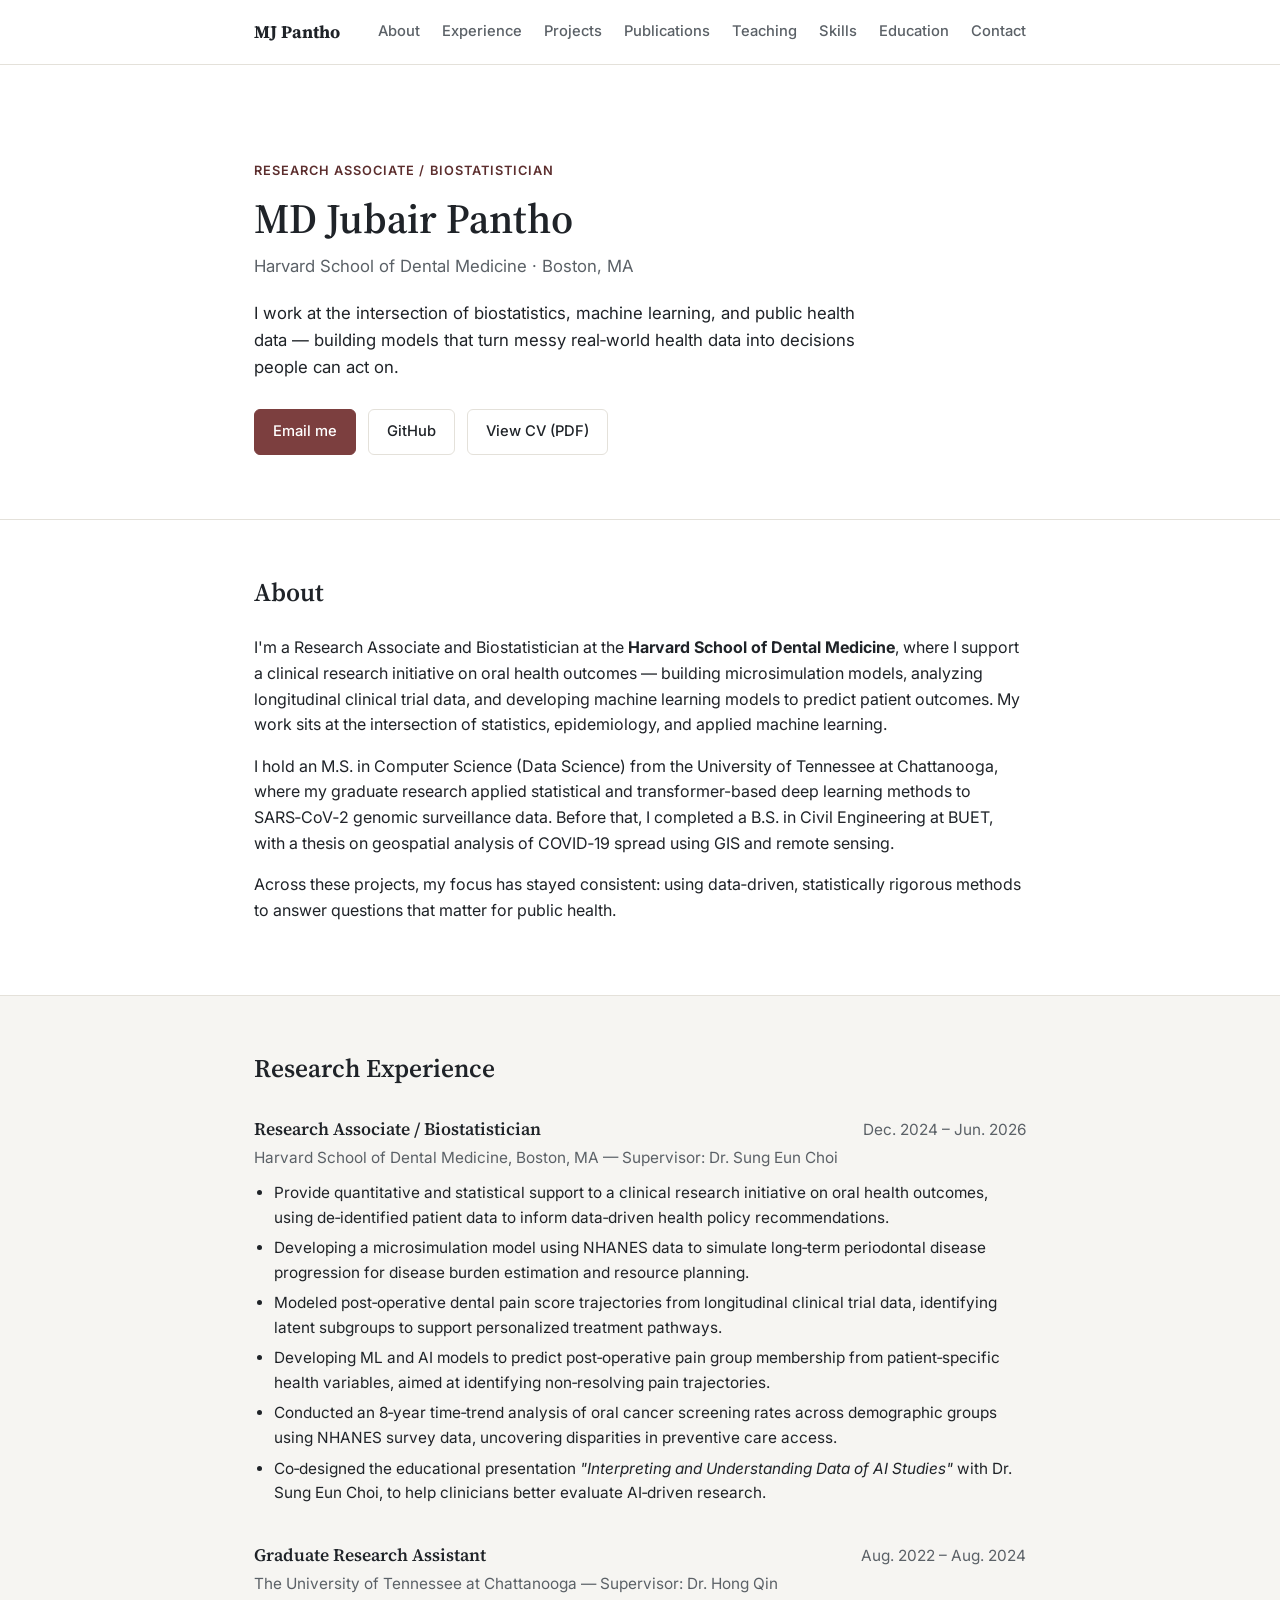
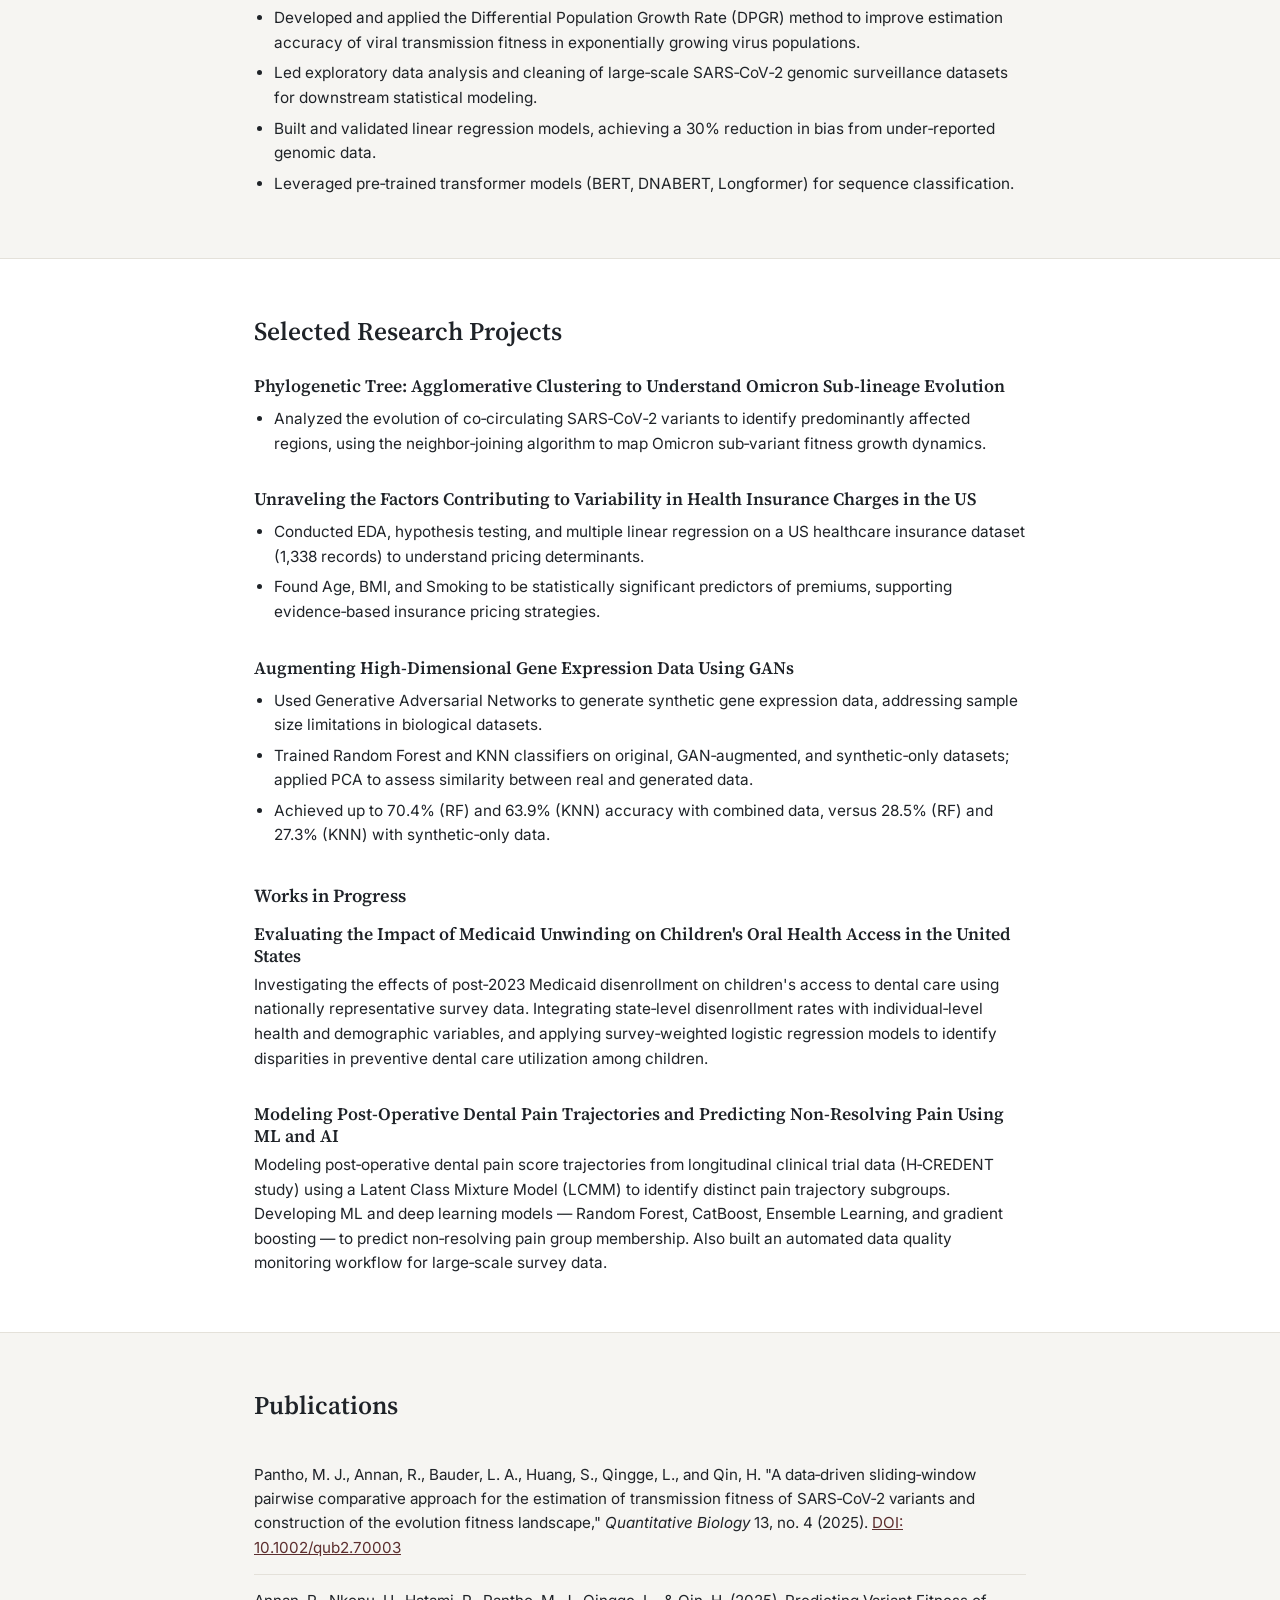
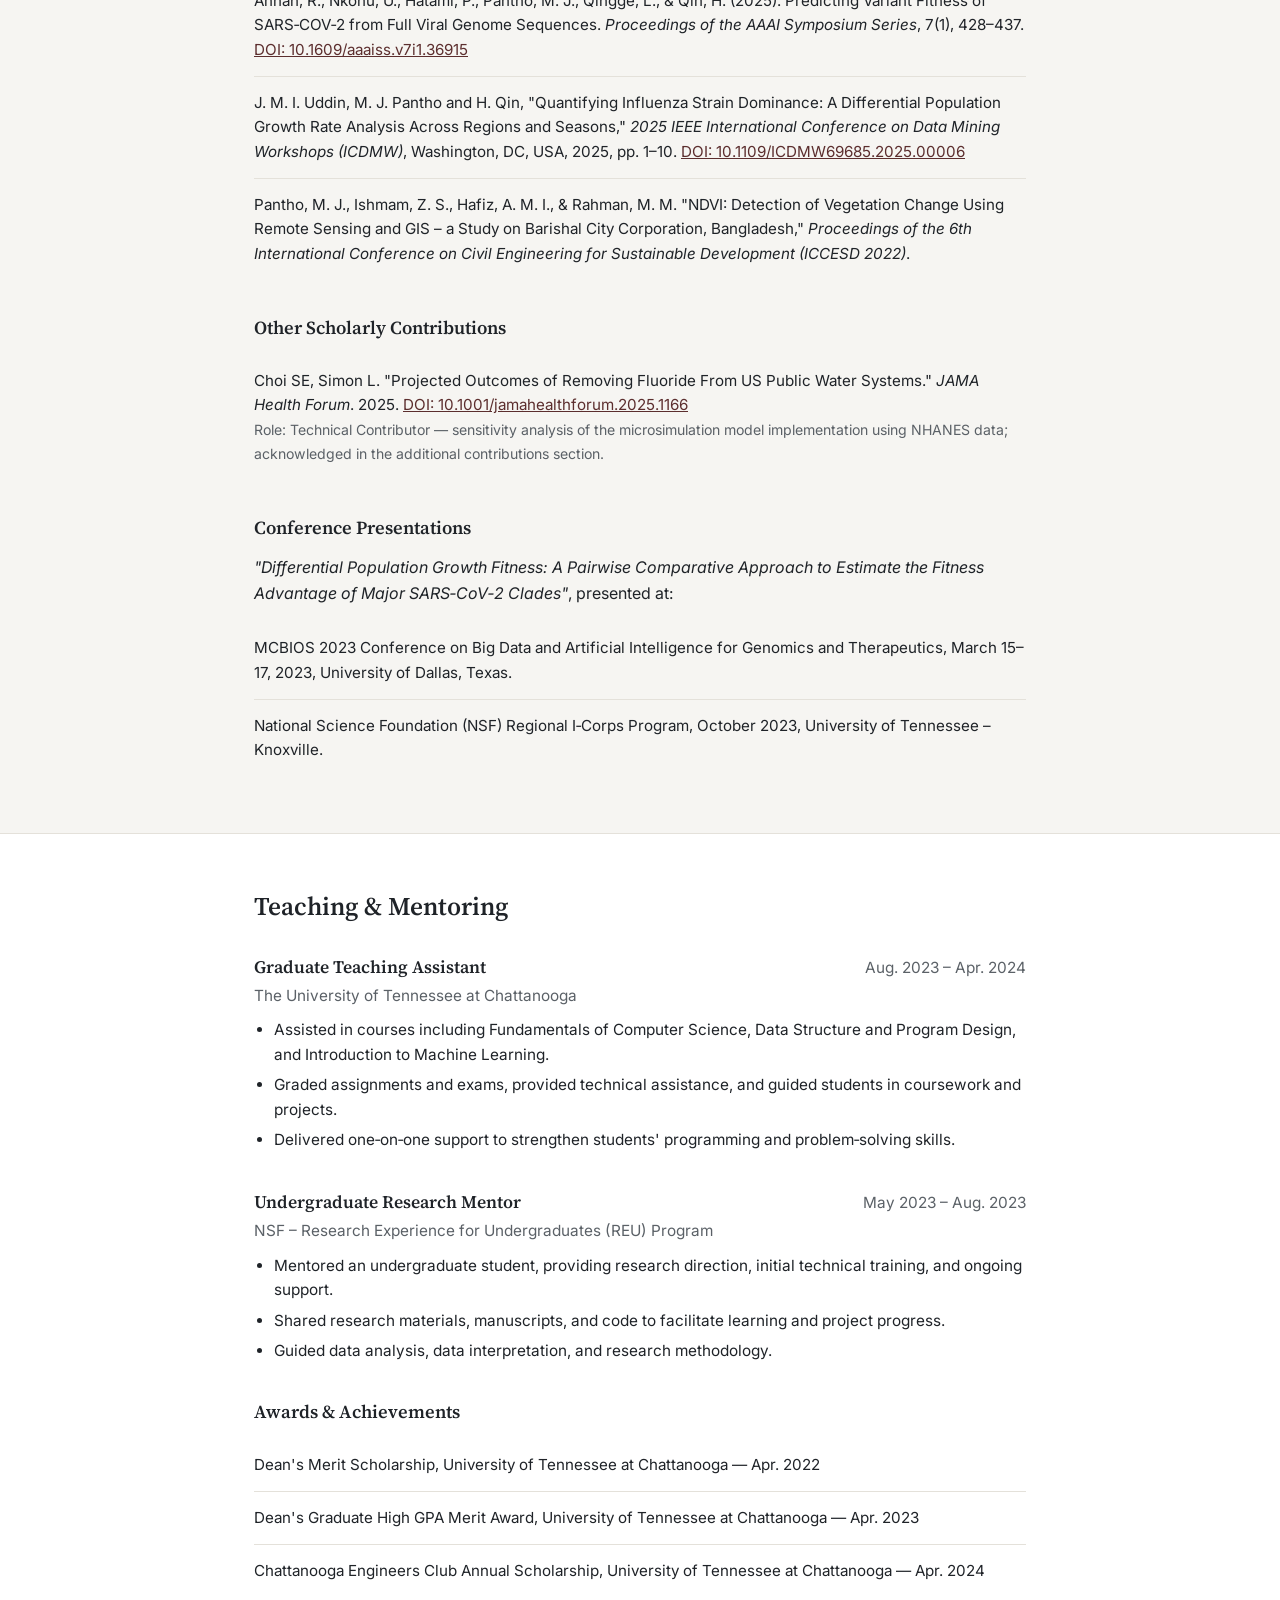
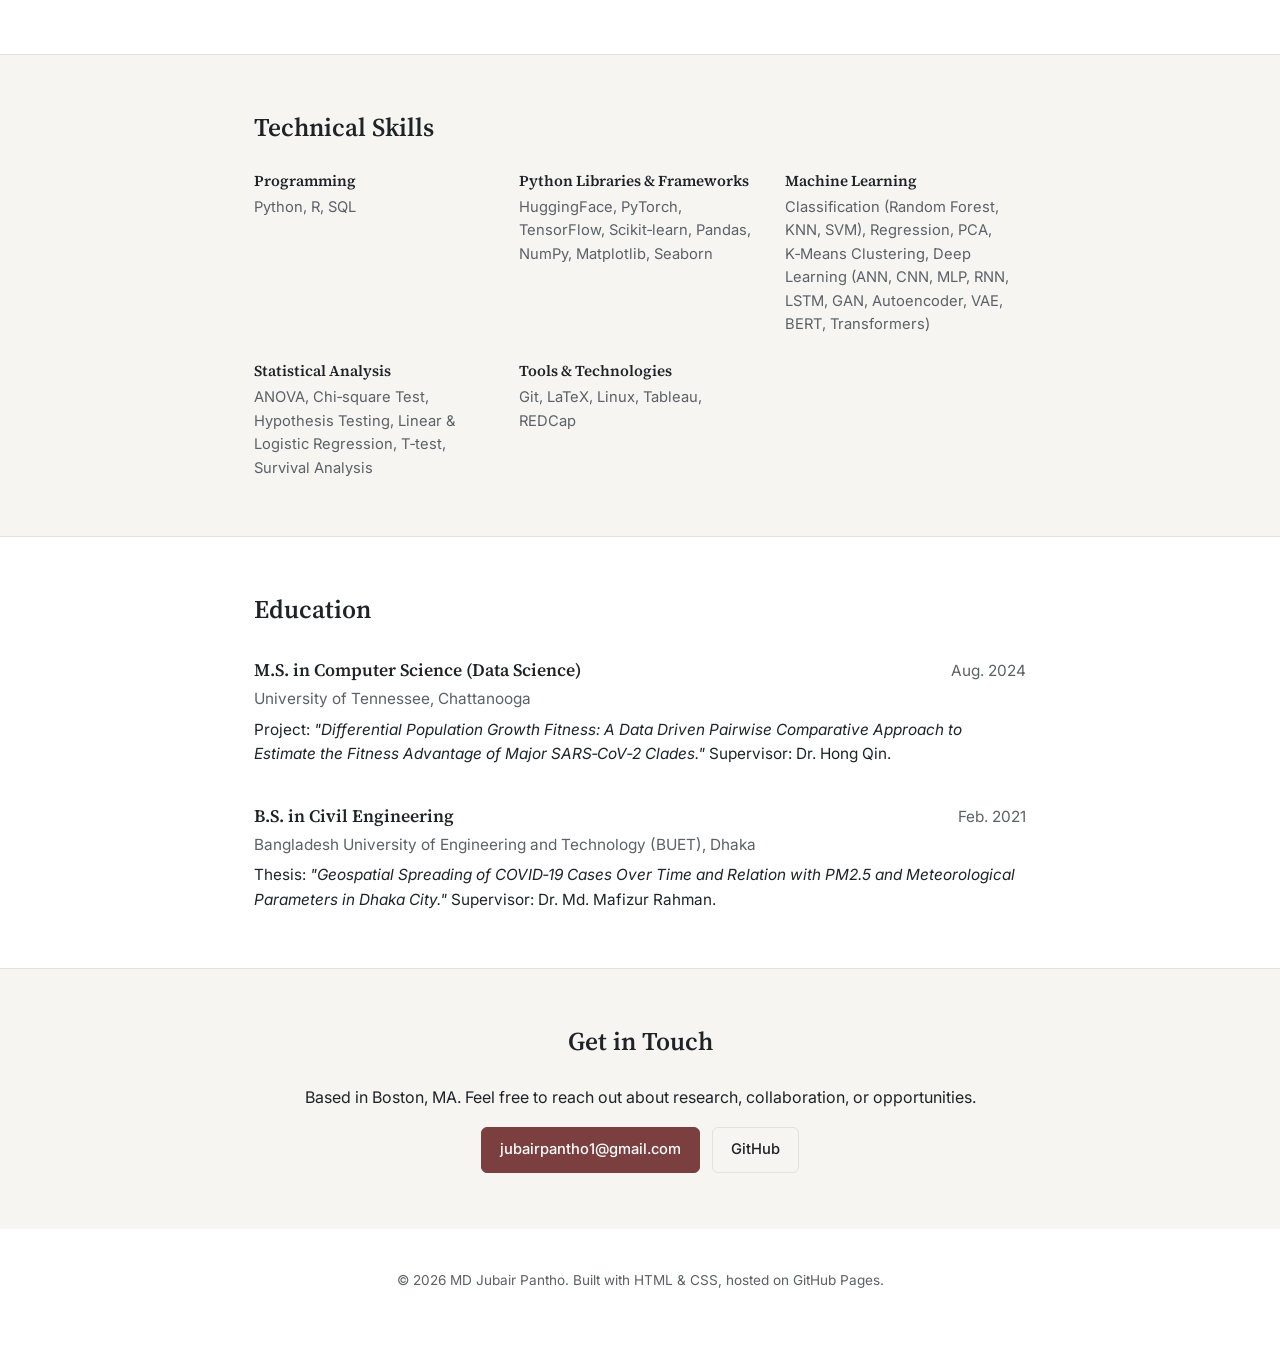
==== index.html @ 078a3878 "Add personal academic portfolio site Co-Authored-By: Claude Sonnet 5 <noreply@anthropic.com>" ====
<!DOCTYPE html>
<html lang="en">
<head>
<meta charset="UTF-8">
<meta name="viewport" content="width=device-width, initial-scale=1.0">
<title>MD Jubair Pantho</title>
<meta name="description" content="MD Jubair Pantho — Research Associate/Biostatistician at Harvard School of Dental Medicine. Data science, biostatistics, and machine learning.">
<link rel="preconnect" href="https://fonts.googleapis.com">
<link rel="preconnect" href="https://fonts.gstatic.com" crossorigin>
<link href="https://fonts.googleapis.com/css2?family=Source+Serif+4:wght@400;600;700&family=Inter:wght@400;500;600;700&display=swap" rel="stylesheet">
<link rel="stylesheet" href="style.css">
</head>
<body>

<header class="site-header">
  <div class="wrap header-inner">
    <a class="brand" href="#top">MJ Pantho</a>
    <button class="nav-toggle" id="navToggle" aria-label="Toggle menu" aria-expanded="false">
      <span></span><span></span><span></span>
    </button>
    <nav id="siteNav">
      <a href="#about">About</a>
      <a href="#experience">Experience</a>
      <a href="#projects">Projects</a>
      <a href="#publications">Publications</a>
      <a href="#teaching">Teaching</a>
      <a href="#skills">Skills</a>
      <a href="#education">Education</a>
      <a href="#contact">Contact</a>
    </nav>
  </div>
</header>

<main>

  <section id="top" class="hero">
    <div class="wrap">
      <p class="eyebrow">Research Associate / Biostatistician</p>
      <h1>MD Jubair Pantho</h1>
      <p class="hero-sub">Harvard School of Dental Medicine · Boston, MA</p>
      <p class="hero-tagline">I work at the intersection of biostatistics, machine learning, and public health data — building models that turn messy real‑world health data into decisions people can act on.</p>
      <div class="hero-links">
        <a class="btn btn-primary" href="mailto:jubairpantho1@gmail.com">Email me</a>
        <a class="btn" href="https://github.com/jubair231dd" target="_blank" rel="noopener">GitHub</a>
        <a class="btn" href="CV.pdf" target="_blank" rel="noopener">View CV (PDF)</a>
      </div>
    </div>
  </section>

  <section id="about" class="section">
    <div class="wrap">
      <h2>About</h2>
      <p>I'm a Research Associate and Biostatistician at the <strong>Harvard School of Dental Medicine</strong>, where I support a clinical research initiative on oral health outcomes — building microsimulation models, analyzing longitudinal clinical trial data, and developing machine learning models to predict patient outcomes. My work sits at the intersection of statistics, epidemiology, and applied machine learning.</p>
      <p>I hold an M.S. in Computer Science (Data Science) from the University of Tennessee at Chattanooga, where my graduate research applied statistical and transformer-based deep learning methods to SARS‑CoV‑2 genomic surveillance data. Before that, I completed a B.S. in Civil Engineering at BUET, with a thesis on geospatial analysis of COVID‑19 spread using GIS and remote sensing.</p>
      <p>Across these projects, my focus has stayed consistent: using data‑driven, statistically rigorous methods to answer questions that matter for public health.</p>
    </div>
  </section>

  <section id="experience" class="section alt">
    <div class="wrap">
      <h2>Research Experience</h2>

      <article class="entry">
        <div class="entry-head">
          <div>
            <h3>Research Associate / Biostatistician</h3>
            <p class="entry-org">Harvard School of Dental Medicine, Boston, MA — Supervisor: Dr. Sung Eun Choi</p>
          </div>
          <p class="entry-date">Dec. 2024 – Jun. 2026</p>
        </div>
        <ul>
          <li>Provide quantitative and statistical support to a clinical research initiative on oral health outcomes, using de‑identified patient data to inform data‑driven health policy recommendations.</li>
          <li>Developing a microsimulation model using NHANES data to simulate long‑term periodontal disease progression for disease burden estimation and resource planning.</li>
          <li>Modeled post‑operative dental pain score trajectories from longitudinal clinical trial data, identifying latent subgroups to support personalized treatment pathways.</li>
          <li>Developing ML and AI models to predict post‑operative pain group membership from patient‑specific health variables, aimed at identifying non‑resolving pain trajectories.</li>
          <li>Conducted an 8‑year time‑trend analysis of oral cancer screening rates across demographic groups using NHANES survey data, uncovering disparities in preventive care access.</li>
          <li>Co‑designed the educational presentation <em>"Interpreting and Understanding Data of AI Studies"</em> with Dr. Sung Eun Choi, to help clinicians better evaluate AI‑driven research.</li>
        </ul>
      </article>

      <article class="entry">
        <div class="entry-head">
          <div>
            <h3>Graduate Research Assistant</h3>
            <p class="entry-org">The University of Tennessee at Chattanooga — Supervisor: Dr. Hong Qin</p>
          </div>
          <p class="entry-date">Aug. 2022 – Aug. 2024</p>
        </div>
        <ul>
          <li>Developed and applied the Differential Population Growth Rate (DPGR) method to improve estimation accuracy of viral transmission fitness in exponentially growing virus populations.</li>
          <li>Led exploratory data analysis and cleaning of large‑scale SARS‑CoV‑2 genomic surveillance datasets for downstream statistical modeling.</li>
          <li>Built and validated linear regression models, achieving a 30% reduction in bias from under‑reported genomic data.</li>
          <li>Leveraged pre‑trained transformer models (BERT, DNABERT, Longformer) for sequence classification.</li>
        </ul>
      </article>
    </div>
  </section>

  <section id="projects" class="section">
    <div class="wrap">
      <h2>Selected Research Projects</h2>

      <article class="entry">
        <h3>Phylogenetic Tree: Agglomerative Clustering to Understand Omicron Sub‑lineage Evolution</h3>
        <ul>
          <li>Analyzed the evolution of co‑circulating SARS‑CoV‑2 variants to identify predominantly affected regions, using the neighbor‑joining algorithm to map Omicron sub‑variant fitness growth dynamics.</li>
        </ul>
      </article>

      <article class="entry">
        <h3>Unraveling the Factors Contributing to Variability in Health Insurance Charges in the US</h3>
        <ul>
          <li>Conducted EDA, hypothesis testing, and multiple linear regression on a US healthcare insurance dataset (1,338 records) to understand pricing determinants.</li>
          <li>Found Age, BMI, and Smoking to be statistically significant predictors of premiums, supporting evidence‑based insurance pricing strategies.</li>
        </ul>
      </article>

      <article class="entry">
        <h3>Augmenting High‑Dimensional Gene Expression Data Using GANs</h3>
        <ul>
          <li>Used Generative Adversarial Networks to generate synthetic gene expression data, addressing sample size limitations in biological datasets.</li>
          <li>Trained Random Forest and KNN classifiers on original, GAN‑augmented, and synthetic‑only datasets; applied PCA to assess similarity between real and generated data.</li>
          <li>Achieved up to 70.4% (RF) and 63.9% (KNN) accuracy with combined data, versus 28.5% (RF) and 27.3% (KNN) with synthetic‑only data.</li>
        </ul>
      </article>

      <h3 class="sub-heading">Works in Progress</h3>

      <article class="entry">
        <h3>Evaluating the Impact of Medicaid Unwinding on Children's Oral Health Access in the United States</h3>
        <p>Investigating the effects of post‑2023 Medicaid disenrollment on children's access to dental care using nationally representative survey data. Integrating state‑level disenrollment rates with individual‑level health and demographic variables, and applying survey‑weighted logistic regression models to identify disparities in preventive dental care utilization among children.</p>
      </article>

      <article class="entry">
        <h3>Modeling Post‑Operative Dental Pain Trajectories and Predicting Non‑Resolving Pain Using ML and AI</h3>
        <p>Modeling post‑operative dental pain score trajectories from longitudinal clinical trial data (H‑CREDENT study) using a Latent Class Mixture Model (LCMM) to identify distinct pain trajectory subgroups. Developing ML and deep learning models — Random Forest, CatBoost, Ensemble Learning, and gradient boosting — to predict non‑resolving pain group membership. Also built an automated data quality monitoring workflow for large‑scale survey data.</p>
      </article>
    </div>
  </section>

  <section id="publications" class="section alt">
    <div class="wrap">
      <h2>Publications</h2>
      <ul class="pub-list">
        <li>Pantho, M. J., Annan, R., Bauder, L. A., Huang, S., Qingge, L., and Qin, H. "A data‑driven sliding‑window pairwise comparative approach for the estimation of transmission fitness of SARS‑CoV‑2 variants and construction of the evolution fitness landscape," <em>Quantitative Biology</em> 13, no. 4 (2025). <a href="https://doi.org/10.1002/qub2.70003" target="_blank" rel="noopener">DOI: 10.1002/qub2.70003</a></li>
        <li>Annan, R., Nkonu, U., Hatami, P., Pantho, M. J., Qingge, L., &amp; Qin, H. (2025). Predicting Variant Fitness of SARS‑COV‑2 from Full Viral Genome Sequences. <em>Proceedings of the AAAI Symposium Series</em>, 7(1), 428–437. <a href="https://doi.org/10.1609/aaaiss.v7i1.36915" target="_blank" rel="noopener">DOI: 10.1609/aaaiss.v7i1.36915</a></li>
        <li>J. M. I. Uddin, M. J. Pantho and H. Qin, "Quantifying Influenza Strain Dominance: A Differential Population Growth Rate Analysis Across Regions and Seasons," <em>2025 IEEE International Conference on Data Mining Workshops (ICDMW)</em>, Washington, DC, USA, 2025, pp. 1–10. <a href="https://doi.org/10.1109/ICDMW69685.2025.00006" target="_blank" rel="noopener">DOI: 10.1109/ICDMW69685.2025.00006</a></li>
        <li>Pantho, M. J., Ishmam, Z. S., Hafiz, A. M. I., &amp; Rahman, M. M. "NDVI: Detection of Vegetation Change Using Remote Sensing and GIS – a Study on Barishal City Corporation, Bangladesh," <em>Proceedings of the 6th International Conference on Civil Engineering for Sustainable Development (ICCESD 2022)</em>.</li>
      </ul>

      <h3 class="sub-heading">Other Scholarly Contributions</h3>
      <ul class="pub-list">
        <li>Choi SE, Simon L. "Projected Outcomes of Removing Fluoride From US Public Water Systems." <em>JAMA Health Forum</em>. 2025. <a href="https://doi.org/10.1001/jamahealthforum.2025.1166" target="_blank" rel="noopener">DOI: 10.1001/jamahealthforum.2025.1166</a><br><span class="muted">Role: Technical Contributor — sensitivity analysis of the microsimulation model implementation using NHANES data; acknowledged in the additional contributions section.</span></li>
      </ul>

      <h3 class="sub-heading">Conference Presentations</h3>
      <p><em>"Differential Population Growth Fitness: A Pairwise Comparative Approach to Estimate the Fitness Advantage of Major SARS‑CoV‑2 Clades"</em>, presented at:</p>
      <ul class="pub-list">
        <li>MCBIOS 2023 Conference on Big Data and Artificial Intelligence for Genomics and Therapeutics, March 15–17, 2023, University of Dallas, Texas.</li>
        <li>National Science Foundation (NSF) Regional I‑Corps Program, October 2023, University of Tennessee – Knoxville.</li>
      </ul>
    </div>
  </section>

  <section id="teaching" class="section">
    <div class="wrap">
      <h2>Teaching &amp; Mentoring</h2>

      <article class="entry">
        <div class="entry-head">
          <div>
            <h3>Graduate Teaching Assistant</h3>
            <p class="entry-org">The University of Tennessee at Chattanooga</p>
          </div>
          <p class="entry-date">Aug. 2023 – Apr. 2024</p>
        </div>
        <ul>
          <li>Assisted in courses including Fundamentals of Computer Science, Data Structure and Program Design, and Introduction to Machine Learning.</li>
          <li>Graded assignments and exams, provided technical assistance, and guided students in coursework and projects.</li>
          <li>Delivered one‑on‑one support to strengthen students' programming and problem‑solving skills.</li>
        </ul>
      </article>

      <article class="entry">
        <div class="entry-head">
          <div>
            <h3>Undergraduate Research Mentor</h3>
            <p class="entry-org">NSF – Research Experience for Undergraduates (REU) Program</p>
          </div>
          <p class="entry-date">May 2023 – Aug. 2023</p>
        </div>
        <ul>
          <li>Mentored an undergraduate student, providing research direction, initial technical training, and ongoing support.</li>
          <li>Shared research materials, manuscripts, and code to facilitate learning and project progress.</li>
          <li>Guided data analysis, data interpretation, and research methodology.</li>
        </ul>
      </article>

      <h3 class="sub-heading">Awards &amp; Achievements</h3>
      <ul class="pub-list">
        <li>Dean's Merit Scholarship, University of Tennessee at Chattanooga — Apr. 2022</li>
        <li>Dean's Graduate High GPA Merit Award, University of Tennessee at Chattanooga — Apr. 2023</li>
        <li>Chattanooga Engineers Club Annual Scholarship, University of Tennessee at Chattanooga — Apr. 2024</li>
      </ul>
    </div>
  </section>

  <section id="skills" class="section alt">
    <div class="wrap">
      <h2>Technical Skills</h2>
      <div class="skills-grid">
        <div class="skill-group">
          <h4>Programming</h4>
          <p>Python, R, SQL</p>
        </div>
        <div class="skill-group">
          <h4>Python Libraries &amp; Frameworks</h4>
          <p>HuggingFace, PyTorch, TensorFlow, Scikit‑learn, Pandas, NumPy, Matplotlib, Seaborn</p>
        </div>
        <div class="skill-group">
          <h4>Machine Learning</h4>
          <p>Classification (Random Forest, KNN, SVM), Regression, PCA, K‑Means Clustering, Deep Learning (ANN, CNN, MLP, RNN, LSTM, GAN, Autoencoder, VAE, BERT, Transformers)</p>
        </div>
        <div class="skill-group">
          <h4>Statistical Analysis</h4>
          <p>ANOVA, Chi‑square Test, Hypothesis Testing, Linear &amp; Logistic Regression, T‑test, Survival Analysis</p>
        </div>
        <div class="skill-group">
          <h4>Tools &amp; Technologies</h4>
          <p>Git, LaTeX, Linux, Tableau, REDCap</p>
        </div>
      </div>
    </div>
  </section>

  <section id="education" class="section">
    <div class="wrap">
      <h2>Education</h2>

      <article class="entry">
        <div class="entry-head">
          <div>
            <h3>M.S. in Computer Science (Data Science)</h3>
            <p class="entry-org">University of Tennessee, Chattanooga</p>
          </div>
          <p class="entry-date">Aug. 2024</p>
        </div>
        <p>Project: <em>"Differential Population Growth Fitness: A Data Driven Pairwise Comparative Approach to Estimate the Fitness Advantage of Major SARS‑CoV‑2 Clades."</em> Supervisor: Dr. Hong Qin.</p>
      </article>

      <article class="entry">
        <div class="entry-head">
          <div>
            <h3>B.S. in Civil Engineering</h3>
            <p class="entry-org">Bangladesh University of Engineering and Technology (BUET), Dhaka</p>
          </div>
          <p class="entry-date">Feb. 2021</p>
        </div>
        <p>Thesis: <em>"Geospatial Spreading of COVID‑19 Cases Over Time and Relation with PM2.5 and Meteorological Parameters in Dhaka City."</em> Supervisor: Dr. Md. Mafizur Rahman.</p>
      </article>
    </div>
  </section>

  <section id="contact" class="section alt">
    <div class="wrap contact-wrap">
      <h2>Get in Touch</h2>
      <p>Based in Boston, MA. Feel free to reach out about research, collaboration, or opportunities.</p>
      <div class="hero-links">
        <a class="btn btn-primary" href="mailto:jubairpantho1@gmail.com">jubairpantho1@gmail.com</a>
        <a class="btn" href="https://github.com/jubair231dd" target="_blank" rel="noopener">GitHub</a>
      </div>
    </div>
  </section>

</main>

<footer class="site-footer">
  <div class="wrap">
    <p>&copy; <span id="year"></span> MD Jubair Pantho. Built with HTML &amp; CSS, hosted on GitHub Pages.</p>
  </div>
</footer>

<script src="script.js"></script>
</body>
</html>
---- style.css ----
:root {
  --bg: #ffffff;
  --bg-alt: #f6f5f2;
  --text: #1f2328;
  --text-muted: #5b6167;
  --accent: #7c3f3f;
  --accent-strong: #5c2e2e;
  --border: #e4e1da;
  --serif: "Source Serif 4", Georgia, serif;
  --sans: "Inter", -apple-system, BlinkMacSystemFont, "Segoe UI", sans-serif;
}

@media (prefers-color-scheme: dark) {
  :root {
    --bg: #14161a;
    --bg-alt: #1b1e23;
    --text: #eceef0;
    --text-muted: #a3a9b0;
    --accent: #d99a9a;
    --accent-strong: #e8b8b8;
    --border: #2c3036;
  }
}

* { box-sizing: border-box; }

html { scroll-behavior: smooth; }

body {
  margin: 0;
  background: var(--bg);
  color: var(--text);
  font-family: var(--sans);
  line-height: 1.6;
  -webkit-font-smoothing: antialiased;
}

.wrap {
  max-width: 820px;
  margin: 0 auto;
  padding: 0 24px;
}

h1, h2, h3, h4 {
  font-family: var(--serif);
  font-weight: 600;
  color: var(--text);
  line-height: 1.25;
}

a { color: var(--accent-strong); }

/* Header */
.site-header {
  position: sticky;
  top: 0;
  z-index: 50;
  background: rgba(255,255,255,0.85);
  backdrop-filter: blur(8px);
  border-bottom: 1px solid var(--border);
}
@media (prefers-color-scheme: dark) {
  .site-header { background: rgba(20,22,26,0.85); }
}

.header-inner {
  display: flex;
  align-items: center;
  justify-content: space-between;
  height: 64px;
}

.brand {
  font-family: var(--serif);
  font-weight: 700;
  font-size: 1.1rem;
  text-decoration: none;
  color: var(--text);
}

#siteNav {
  display: flex;
  gap: 22px;
}

#siteNav a {
  text-decoration: none;
  color: var(--text-muted);
  font-size: 0.92rem;
  font-weight: 500;
}
#siteNav a:hover { color: var(--accent-strong); }

.nav-toggle {
  display: none;
  flex-direction: column;
  gap: 4px;
  background: none;
  border: none;
  cursor: pointer;
  padding: 8px;
}
.nav-toggle span {
  width: 22px;
  height: 2px;
  background: var(--text);
  display: block;
}

/* Hero */
.hero {
  padding: 96px 0 64px;
}
.eyebrow {
  text-transform: uppercase;
  letter-spacing: 0.08em;
  font-size: 0.8rem;
  color: var(--accent-strong);
  font-weight: 600;
  margin: 0 0 12px;
}
.hero h1 {
  font-size: 2.6rem;
  margin: 0 0 8px;
}
.hero-sub {
  color: var(--text-muted);
  font-size: 1.05rem;
  margin: 0 0 20px;
}
.hero-tagline {
  max-width: 620px;
  font-size: 1.05rem;
  color: var(--text);
  margin: 0 0 28px;
}
.hero-links {
  display: flex;
  gap: 12px;
  flex-wrap: wrap;
}

.btn {
  display: inline-block;
  padding: 10px 18px;
  border-radius: 6px;
  border: 1px solid var(--border);
  text-decoration: none;
  color: var(--text);
  font-size: 0.92rem;
  font-weight: 500;
}
.btn:hover { border-color: var(--accent); }
.btn-primary {
  background: var(--accent);
  border-color: var(--accent);
  color: #fff;
}
.btn-primary:hover { background: var(--accent-strong); border-color: var(--accent-strong); }

/* Sections */
.section {
  padding: 56px 0;
  border-top: 1px solid var(--border);
}
.section.alt { background: var(--bg-alt); }

.section h2 {
  font-size: 1.6rem;
  margin: 0 0 28px;
}

.sub-heading {
  font-size: 1.15rem;
  margin: 36px 0 16px;
}

.entry {
  margin-bottom: 32px;
}
.entry:last-child { margin-bottom: 0; }

.entry-head {
  display: flex;
  justify-content: space-between;
  align-items: baseline;
  gap: 16px;
  flex-wrap: wrap;
  margin-bottom: 6px;
}

.entry h3 {
  font-size: 1.1rem;
  margin: 0;
}

.entry-org {
  color: var(--text-muted);
  font-size: 0.92rem;
  margin: 2px 0 0;
}

.entry-date {
  color: var(--text-muted);
  font-size: 0.88rem;
  white-space: nowrap;
  margin: 0;
}

.entry ul {
  margin: 10px 0 0;
  padding-left: 20px;
}
.entry li {
  margin-bottom: 6px;
  font-size: 0.96rem;
}
.entry p {
  font-size: 0.96rem;
  margin: 6px 0 0;
}

.pub-list {
  list-style: none;
  padding: 0;
  margin: 0;
}
.pub-list li {
  padding: 14px 0;
  border-bottom: 1px solid var(--border);
  font-size: 0.95rem;
}
.pub-list li:last-child { border-bottom: none; }
.muted {
  color: var(--text-muted);
  font-size: 0.88rem;
}

.skills-grid {
  display: grid;
  grid-template-columns: repeat(auto-fit, minmax(220px, 1fr));
  gap: 24px;
}
.skill-group h4 {
  font-size: 0.95rem;
  margin: 0 0 6px;
}
.skill-group p {
  margin: 0;
  color: var(--text-muted);
  font-size: 0.92rem;
}

.contact-wrap {
  text-align: center;
}
.contact-wrap .hero-links {
  justify-content: center;
}

.site-footer {
  padding: 28px 0 40px;
  text-align: center;
  color: var(--text-muted);
  font-size: 0.85rem;
}

/* Mobile */
@media (max-width: 700px) {
  .nav-toggle { display: flex; }
  #siteNav {
    position: absolute;
    top: 64px;
    left: 0;
    right: 0;
    background: var(--bg);
    border-bottom: 1px solid var(--border);
    flex-direction: column;
    padding: 12px 24px 20px;
    display: none;
  }
  #siteNav.open { display: flex; }
  .hero { padding: 64px 0 48px; }
  .hero h1 { font-size: 2rem; }
  .entry-head { flex-direction: column; gap: 2px; }
}
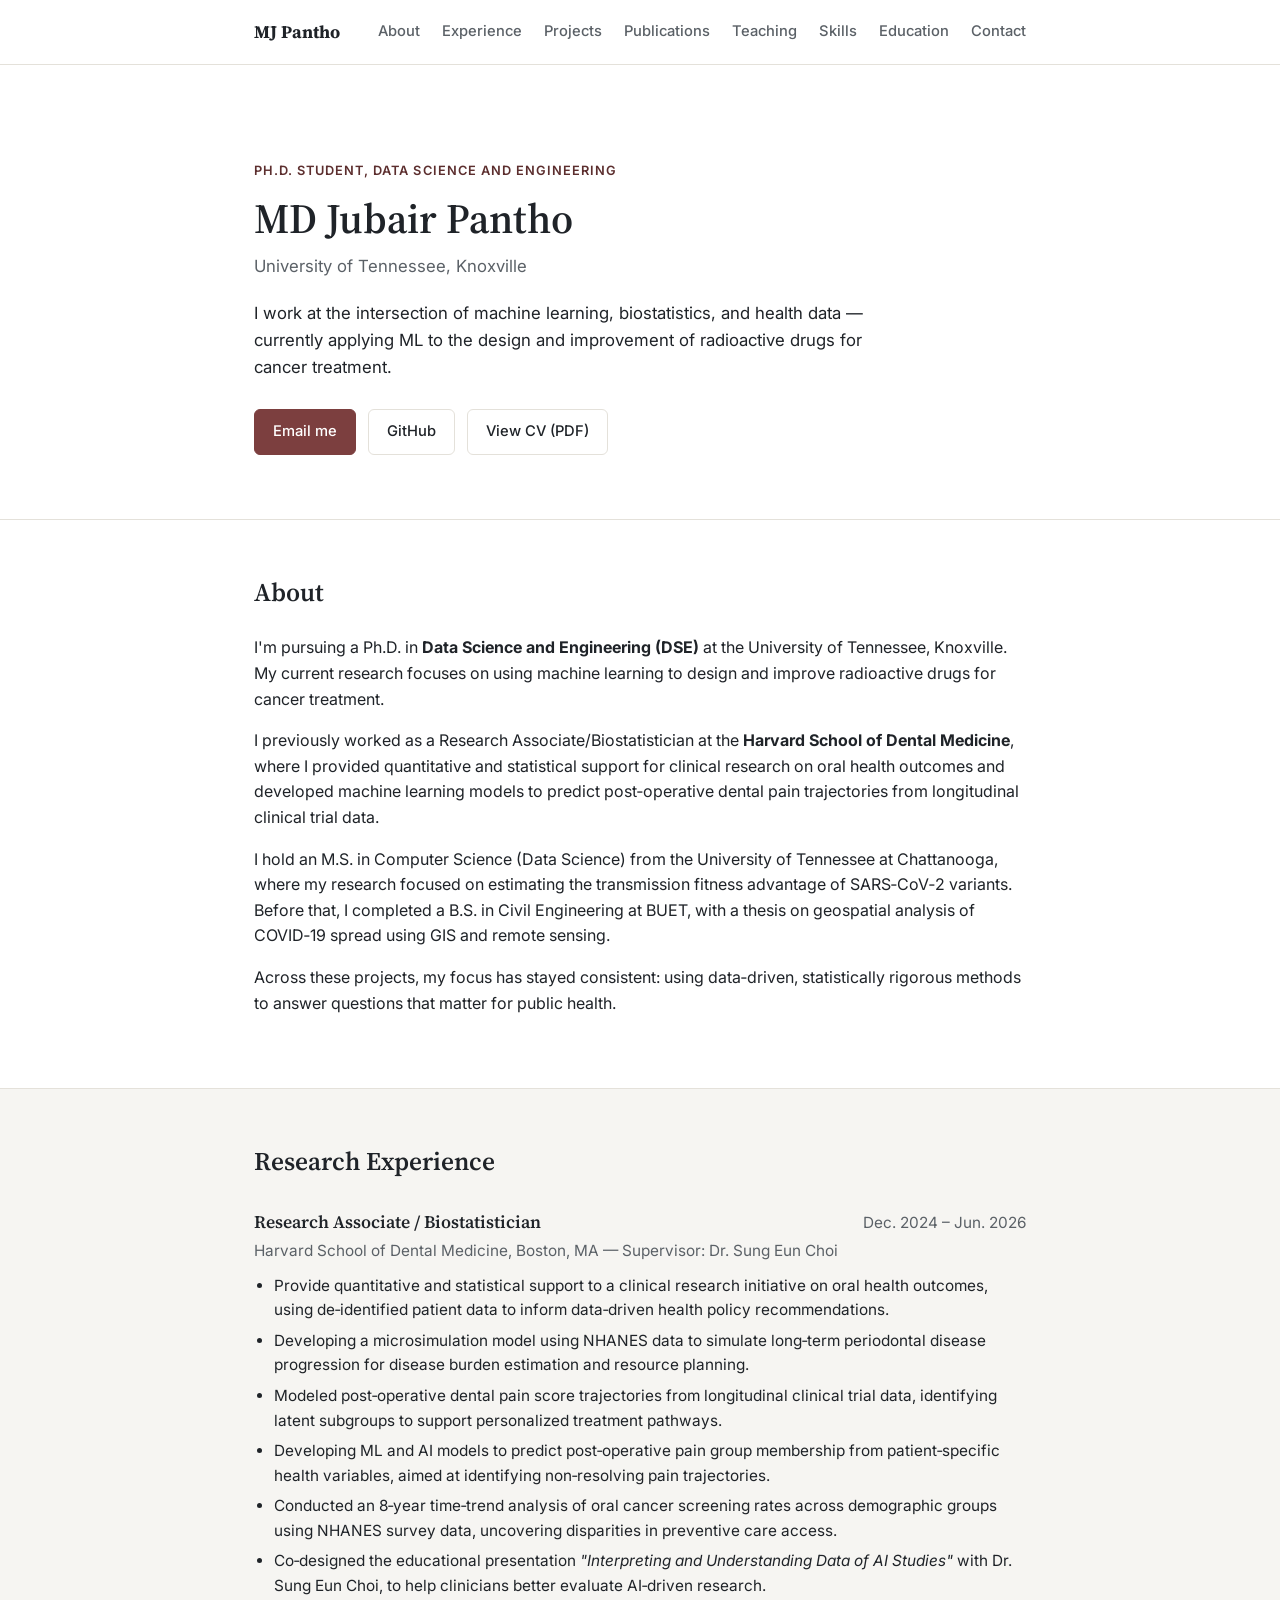
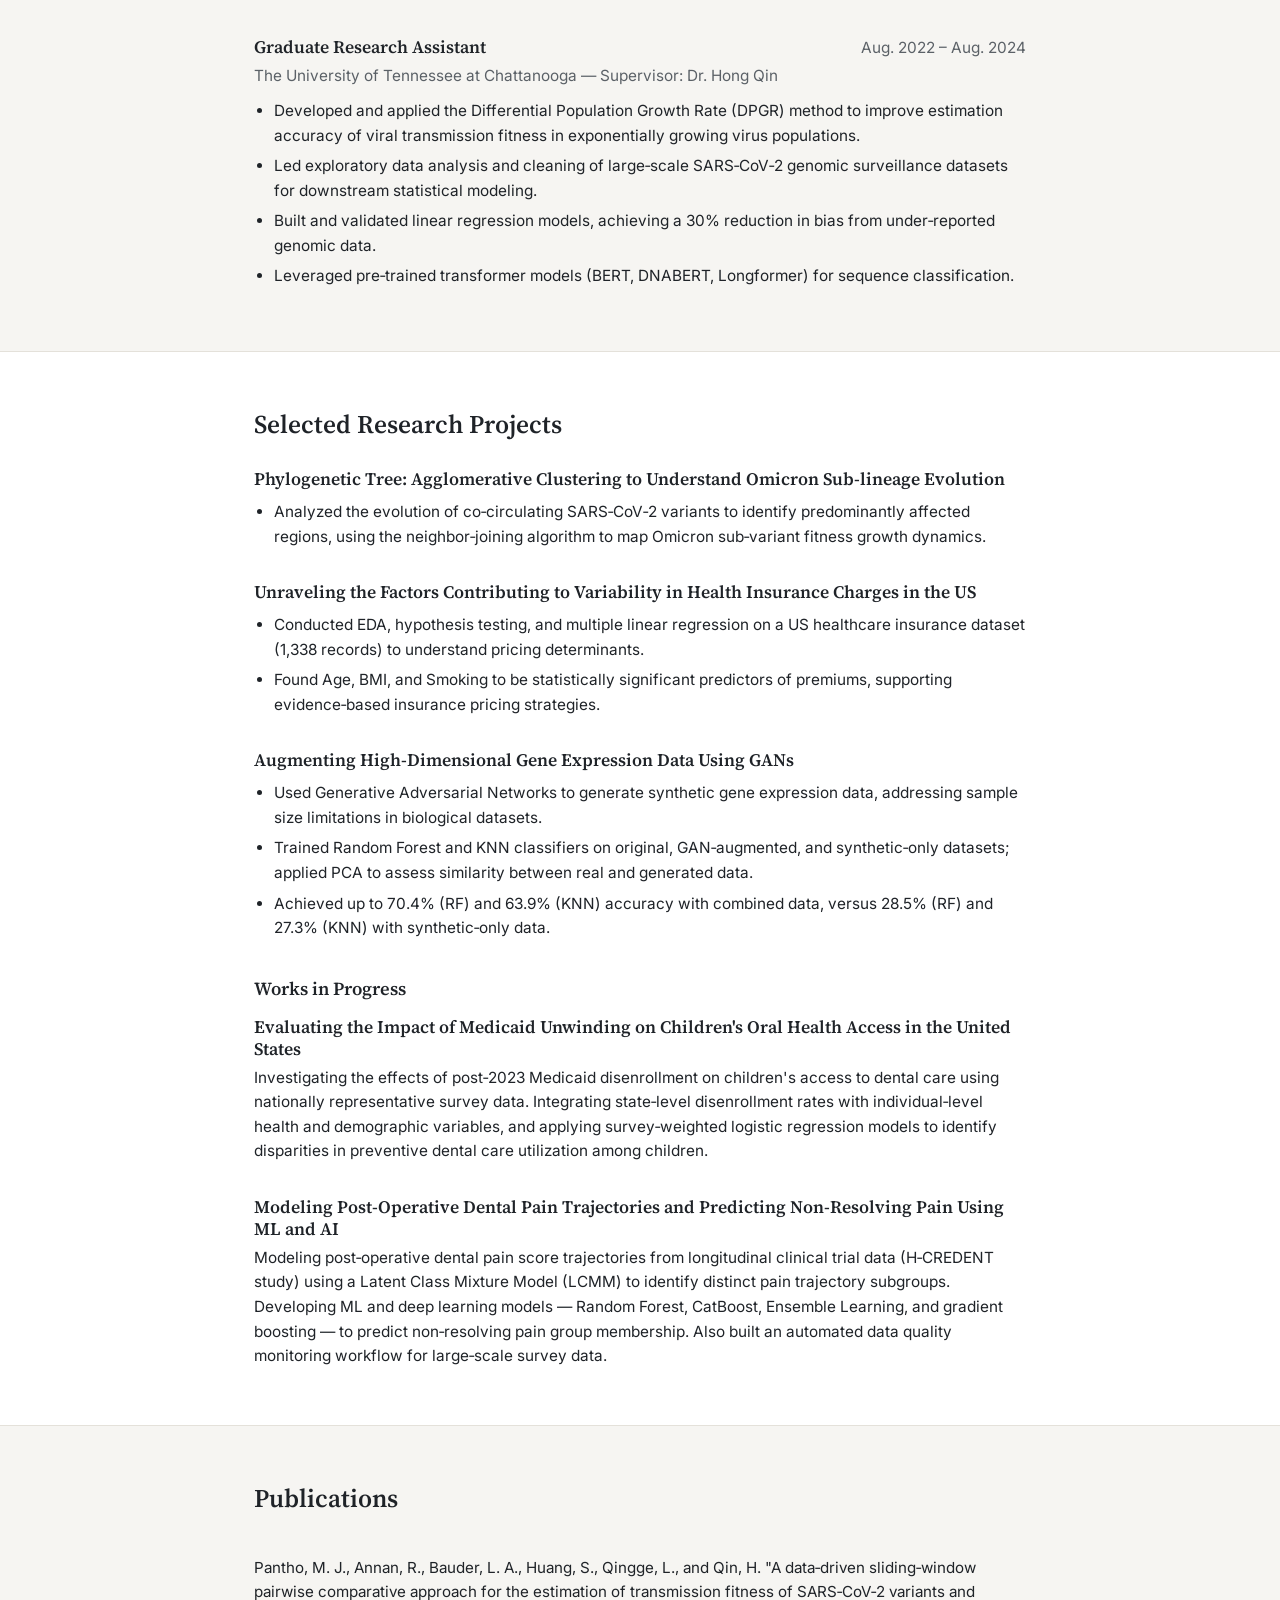
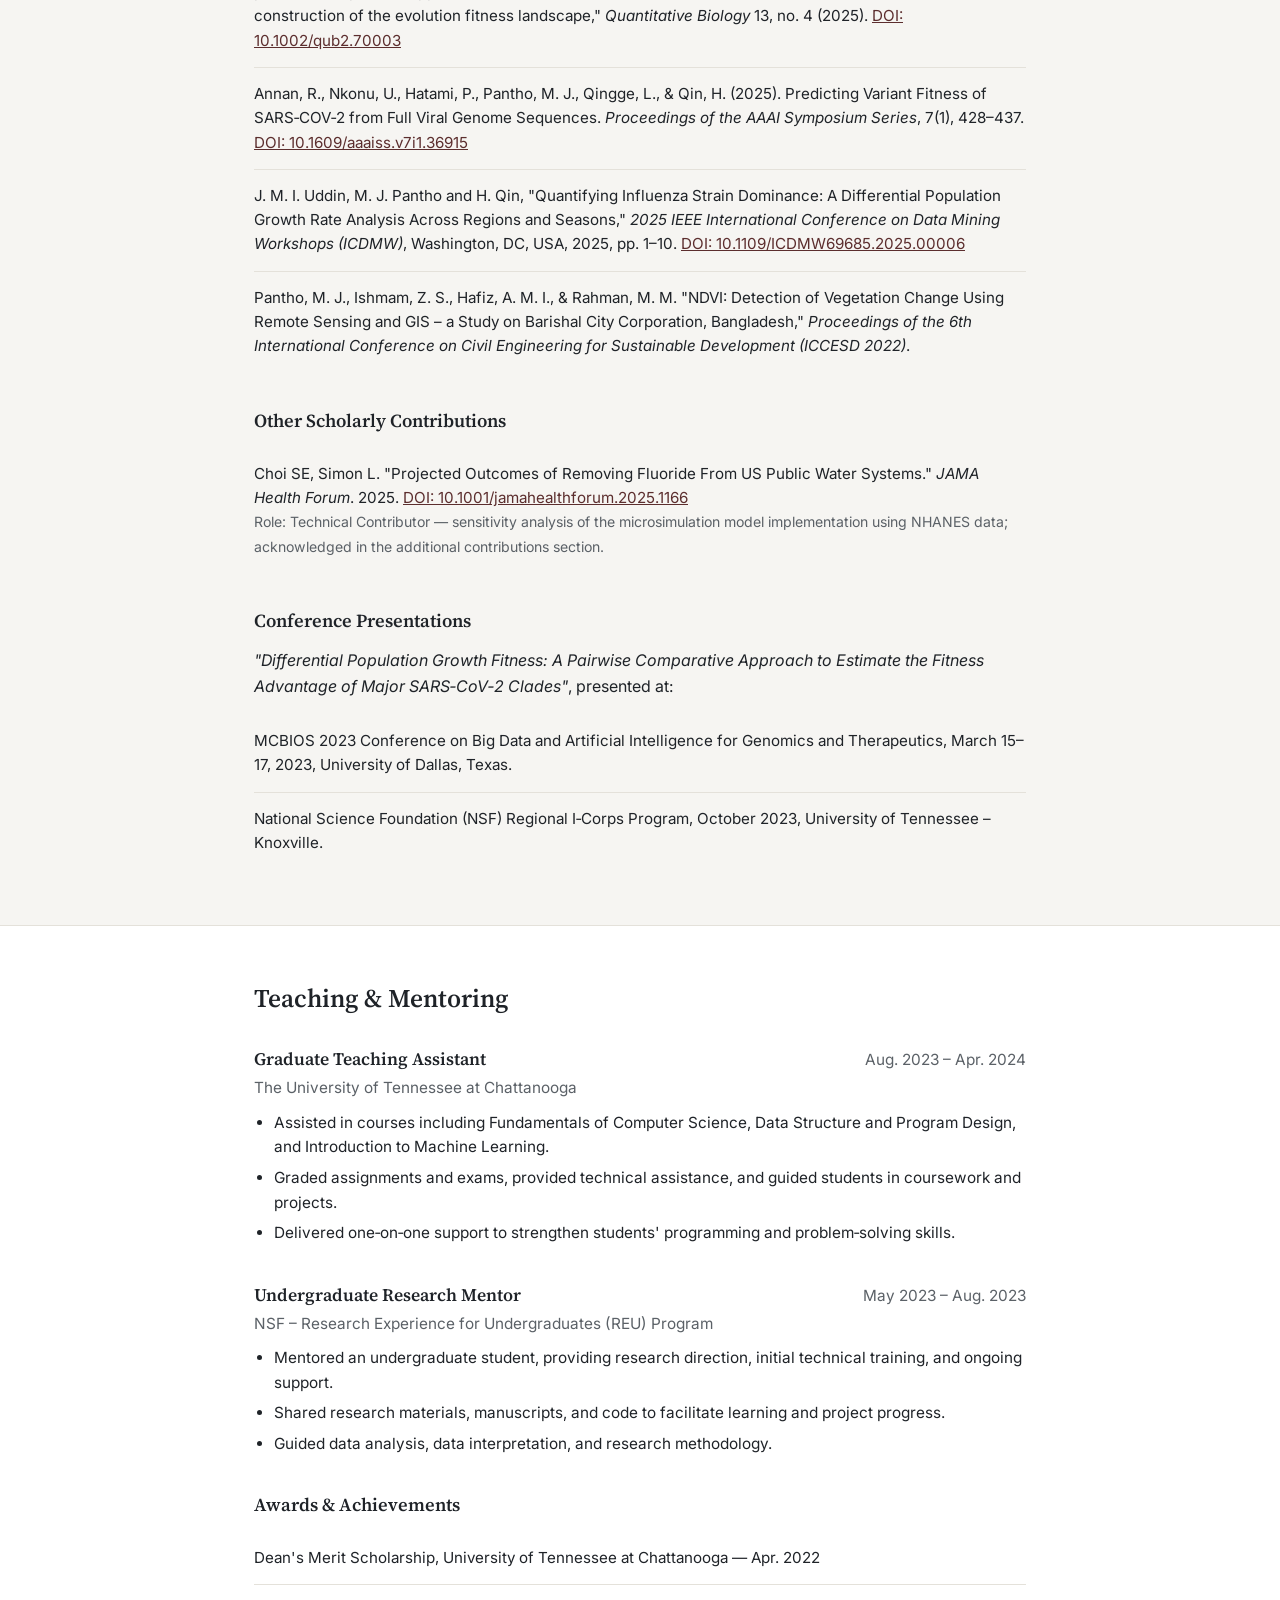
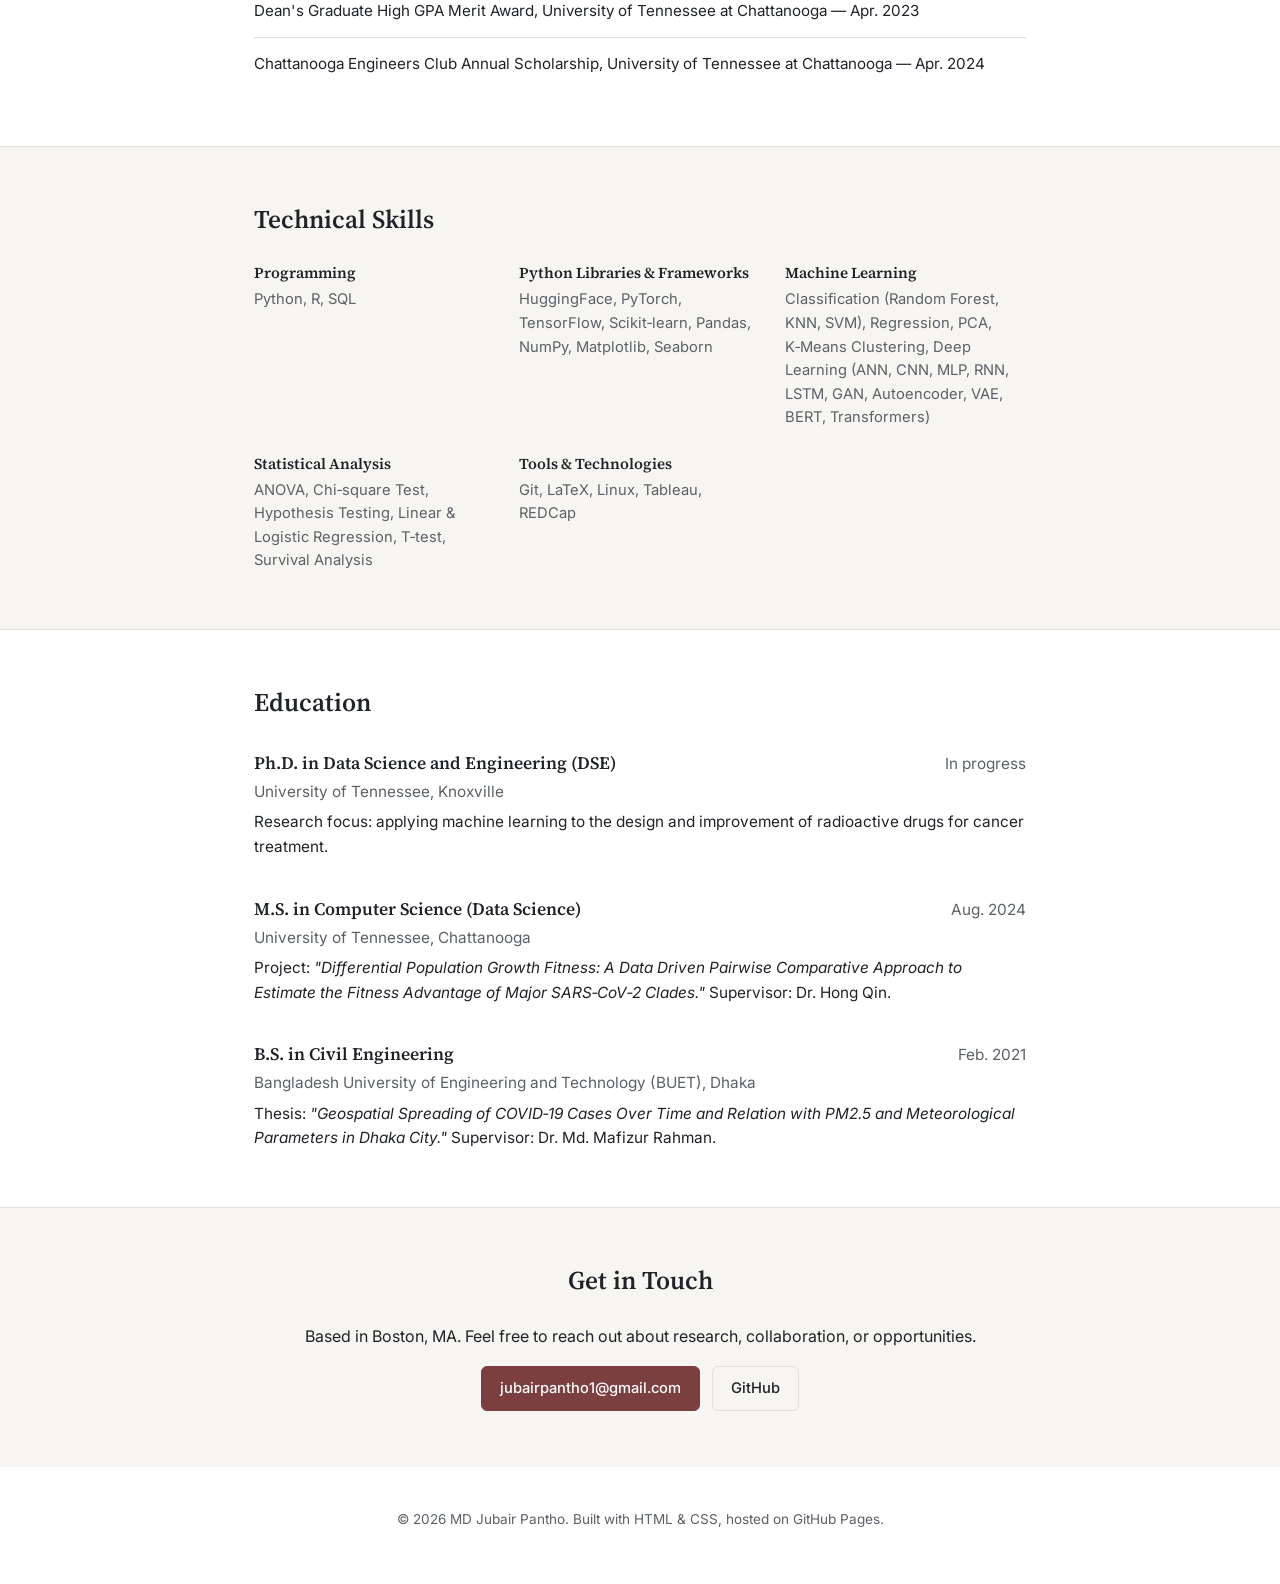
==== commit a291fa28: "Update site to reflect current PhD status and research focus Co-Authored-By: Claude Sonnet 5 <norepl" ====
--- a/index.html
+++ b/index.html
@@ -4,7 +4,7 @@
 <meta charset="UTF-8">
 <meta name="viewport" content="width=device-width, initial-scale=1.0">
 <title>MD Jubair Pantho</title>
-<meta name="description" content="MD Jubair Pantho — Research Associate/Biostatistician at Harvard School of Dental Medicine. Data science, biostatistics, and machine learning.">
+<meta name="description" content="MD Jubair Pantho — Ph.D. student in Data Science and Engineering at UT Knoxville. Machine learning, biostatistics, and radioactive drug design for cancer treatment.">
 <link rel="preconnect" href="https://fonts.googleapis.com">
 <link rel="preconnect" href="https://fonts.gstatic.com" crossorigin>
 <link href="https://fonts.googleapis.com/css2?family=Source+Serif+4:wght@400;600;700&family=Inter:wght@400;500;600;700&display=swap" rel="stylesheet">
@@ -35,10 +35,10 @@
 
   <section id="top" class="hero">
     <div class="wrap">
-      <p class="eyebrow">Research Associate / Biostatistician</p>
+      <p class="eyebrow">Ph.D. Student, Data Science and Engineering</p>
       <h1>MD Jubair Pantho</h1>
-      <p class="hero-sub">Harvard School of Dental Medicine · Boston, MA</p>
-      <p class="hero-tagline">I work at the intersection of biostatistics, machine learning, and public health data — building models that turn messy real‑world health data into decisions people can act on.</p>
+      <p class="hero-sub">University of Tennessee, Knoxville</p>
+      <p class="hero-tagline">I work at the intersection of machine learning, biostatistics, and health data — currently applying ML to the design and improvement of radioactive drugs for cancer treatment.</p>
       <div class="hero-links">
         <a class="btn btn-primary" href="mailto:jubairpantho1@gmail.com">Email me</a>
         <a class="btn" href="https://github.com/jubair231dd" target="_blank" rel="noopener">GitHub</a>
@@ -50,8 +50,9 @@
   <section id="about" class="section">
     <div class="wrap">
       <h2>About</h2>
-      <p>I'm a Research Associate and Biostatistician at the <strong>Harvard School of Dental Medicine</strong>, where I support a clinical research initiative on oral health outcomes — building microsimulation models, analyzing longitudinal clinical trial data, and developing machine learning models to predict patient outcomes. My work sits at the intersection of statistics, epidemiology, and applied machine learning.</p>
-      <p>I hold an M.S. in Computer Science (Data Science) from the University of Tennessee at Chattanooga, where my graduate research applied statistical and transformer-based deep learning methods to SARS‑CoV‑2 genomic surveillance data. Before that, I completed a B.S. in Civil Engineering at BUET, with a thesis on geospatial analysis of COVID‑19 spread using GIS and remote sensing.</p>
+      <p>I'm pursuing a Ph.D. in <strong>Data Science and Engineering (DSE)</strong> at the University of Tennessee, Knoxville. My current research focuses on using machine learning to design and improve radioactive drugs for cancer treatment.</p>
+      <p>I previously worked as a Research Associate/Biostatistician at the <strong>Harvard School of Dental Medicine</strong>, where I provided quantitative and statistical support for clinical research on oral health outcomes and developed machine learning models to predict post‑operative dental pain trajectories from longitudinal clinical trial data.</p>
+      <p>I hold an M.S. in Computer Science (Data Science) from the University of Tennessee at Chattanooga, where my research focused on estimating the transmission fitness advantage of SARS‑CoV‑2 variants. Before that, I completed a B.S. in Civil Engineering at BUET, with a thesis on geospatial analysis of COVID‑19 spread using GIS and remote sensing.</p>
       <p>Across these projects, my focus has stayed consistent: using data‑driven, statistically rigorous methods to answer questions that matter for public health.</p>
     </div>
   </section>
@@ -236,6 +237,17 @@
   <section id="education" class="section">
     <div class="wrap">
       <h2>Education</h2>
+
+      <article class="entry">
+        <div class="entry-head">
+          <div>
+            <h3>Ph.D. in Data Science and Engineering (DSE)</h3>
+            <p class="entry-org">University of Tennessee, Knoxville</p>
+          </div>
+          <p class="entry-date">In progress</p>
+        </div>
+        <p>Research focus: applying machine learning to the design and improvement of radioactive drugs for cancer treatment.</p>
+      </article>
 
       <article class="entry">
         <div class="entry-head">
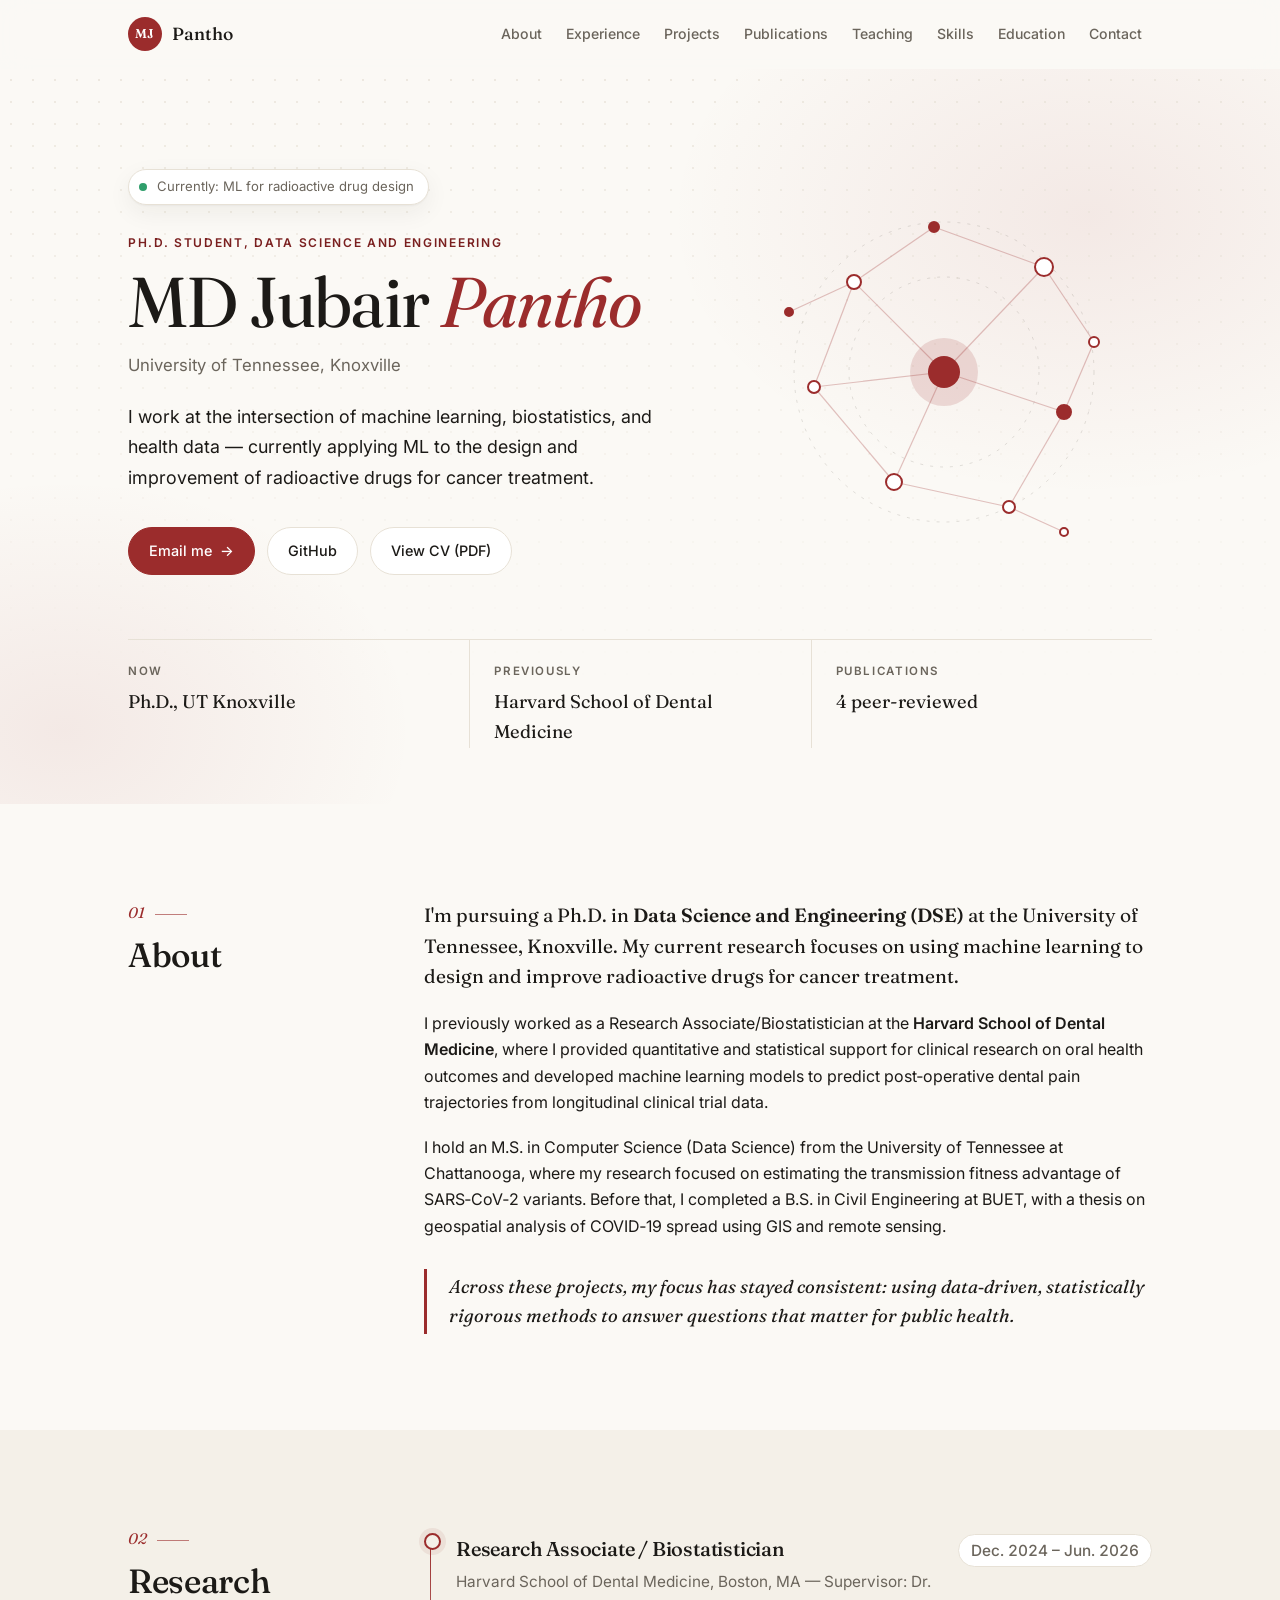
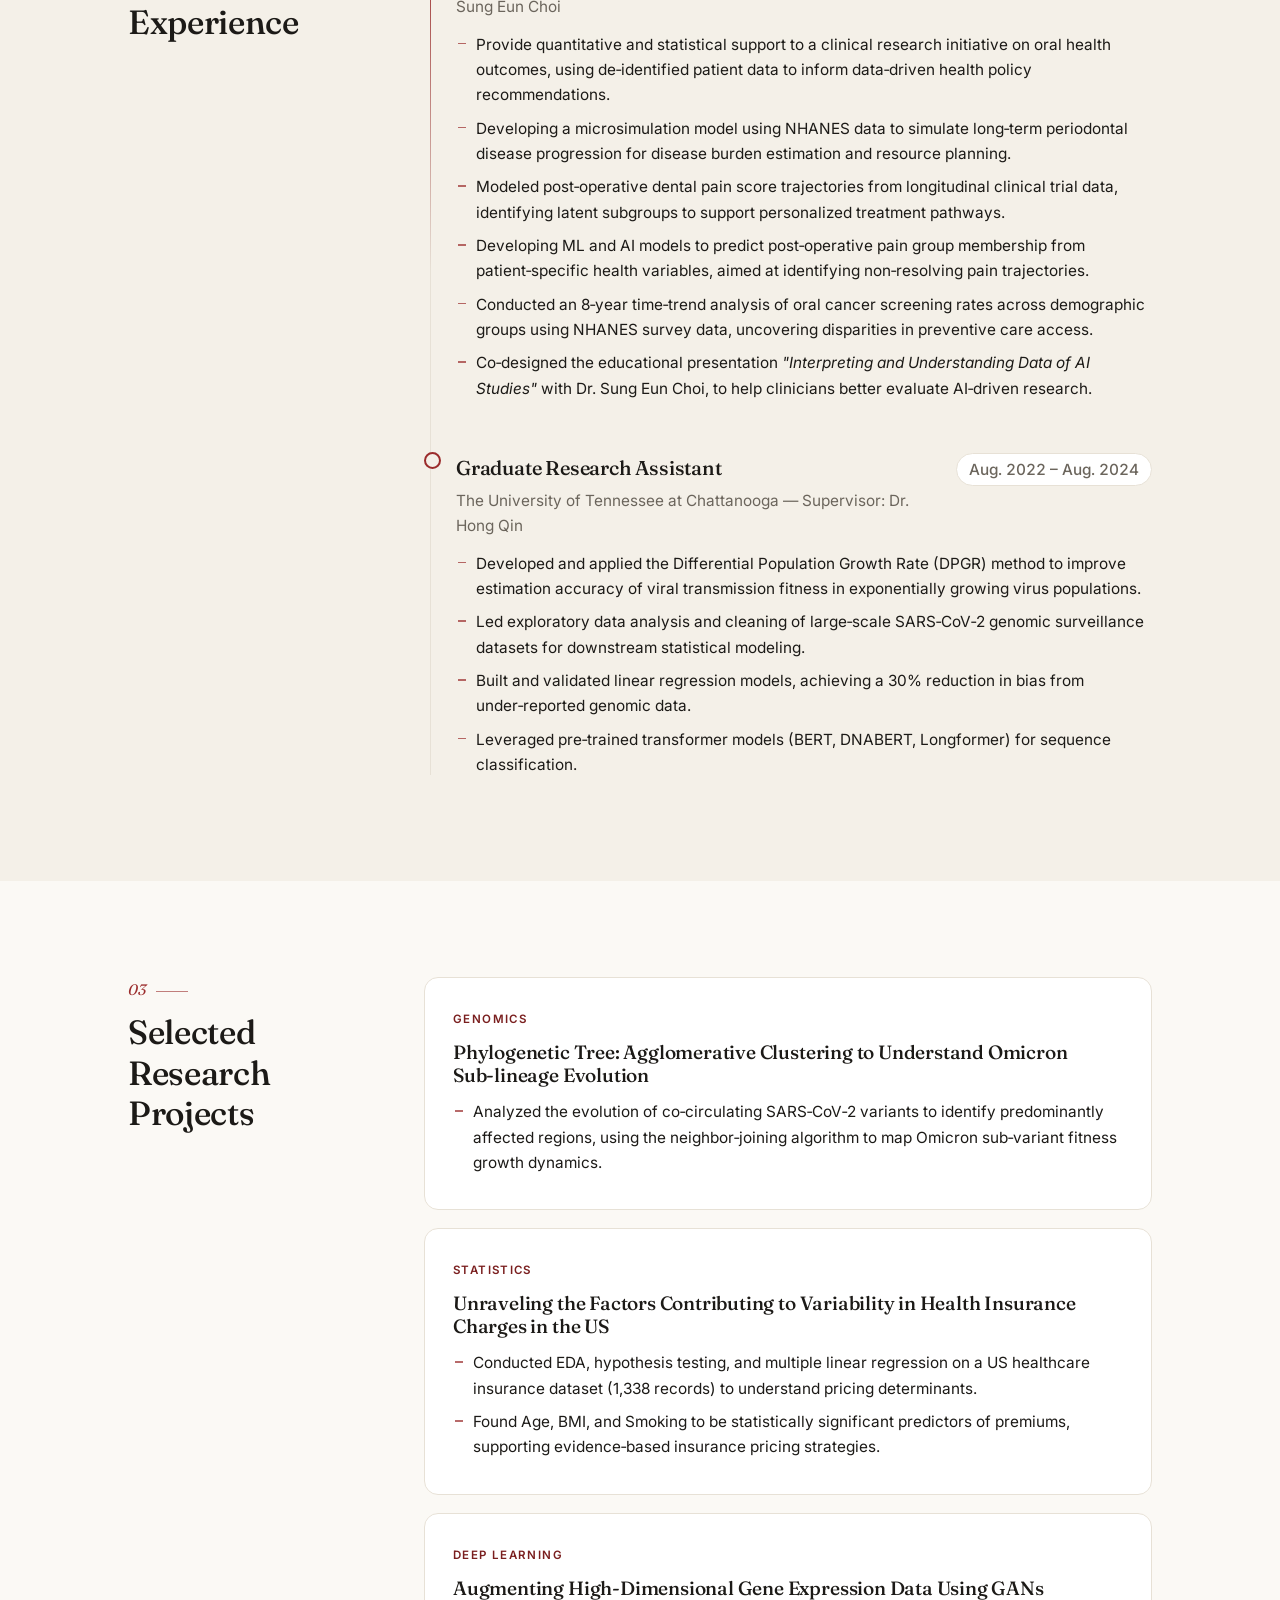
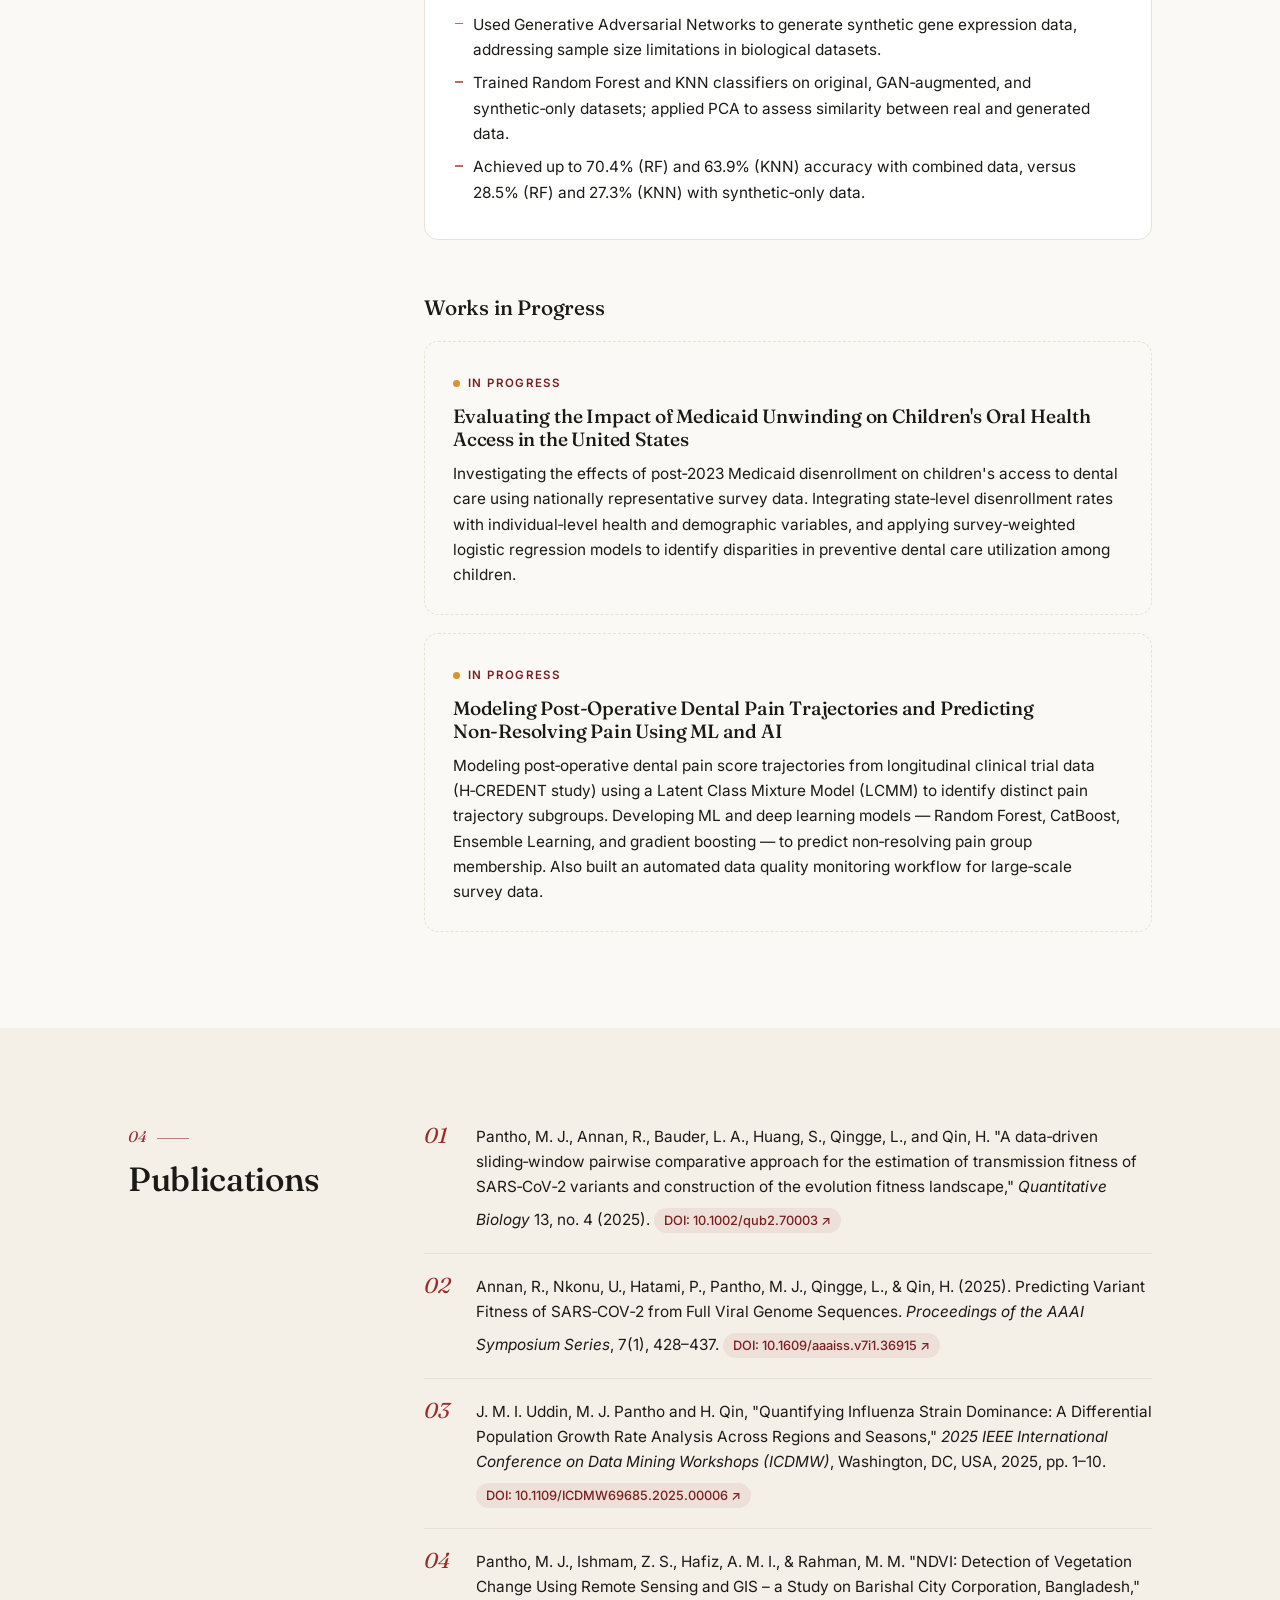
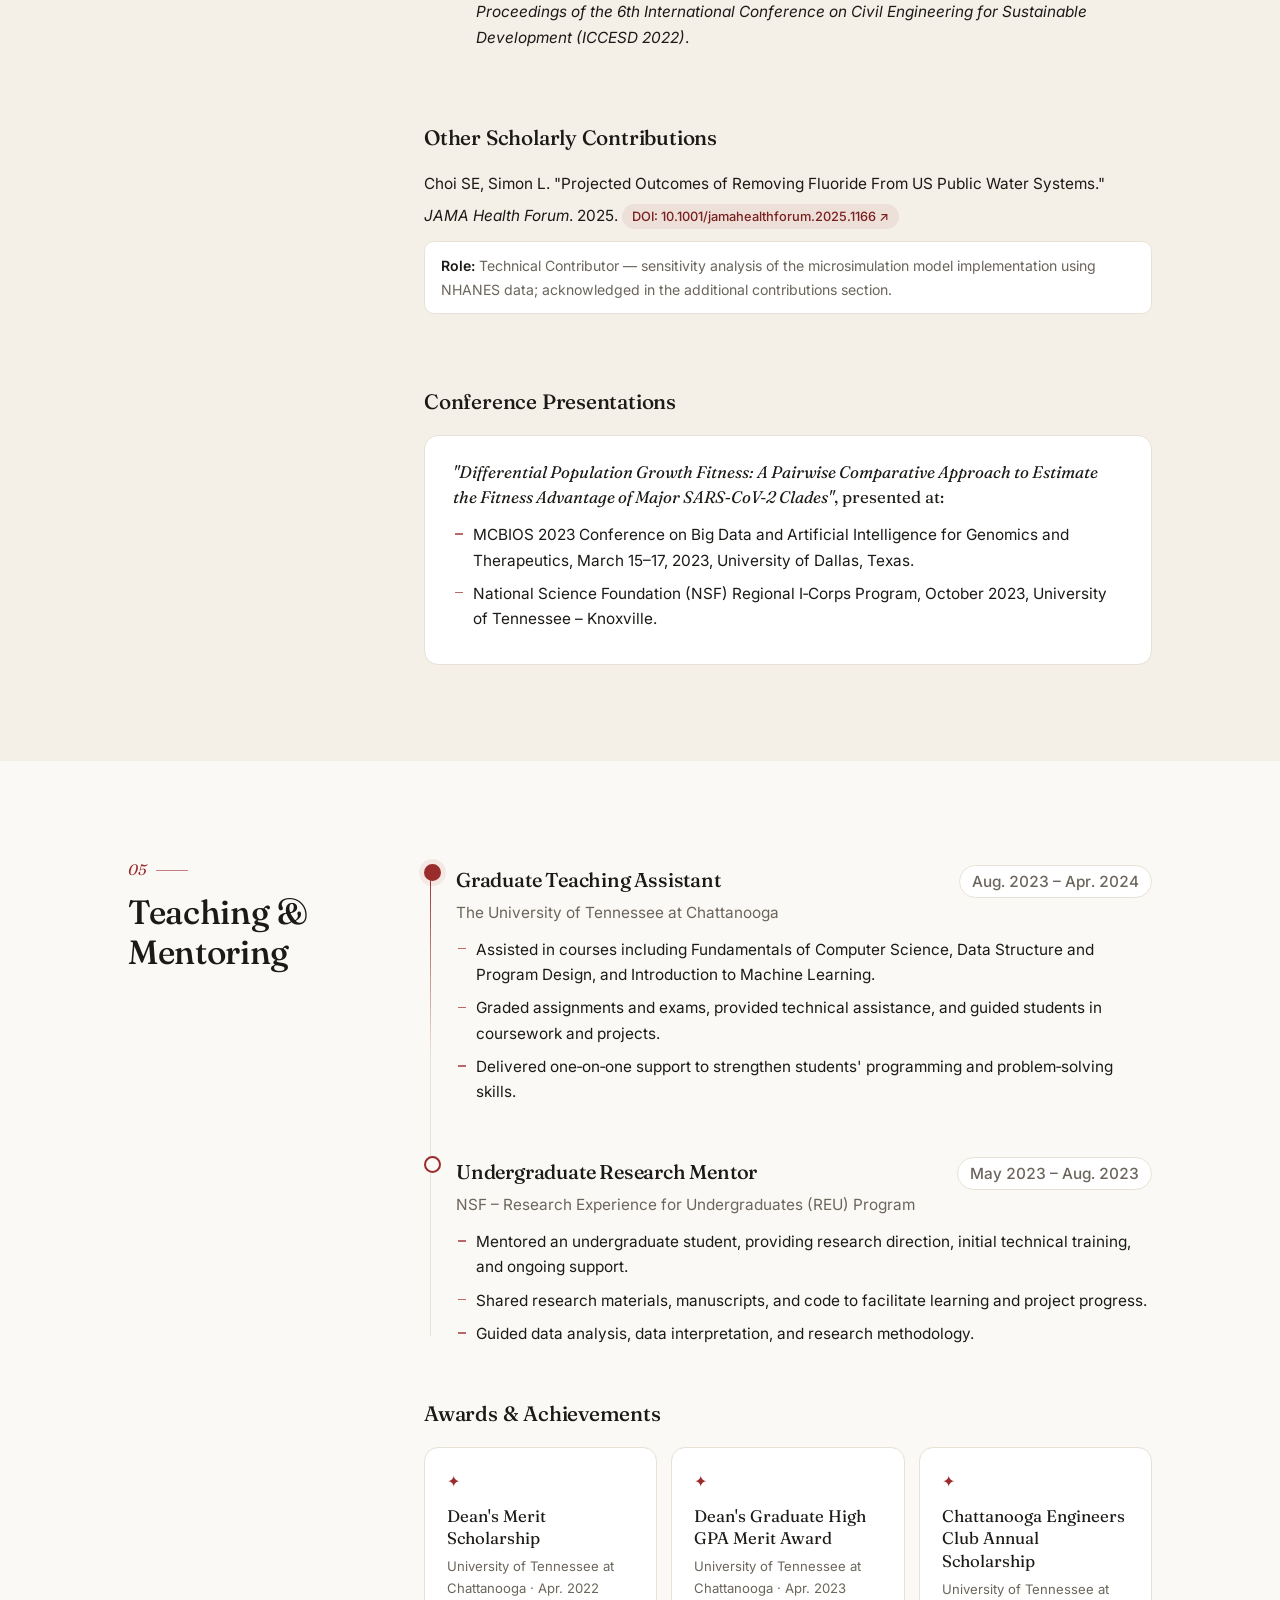
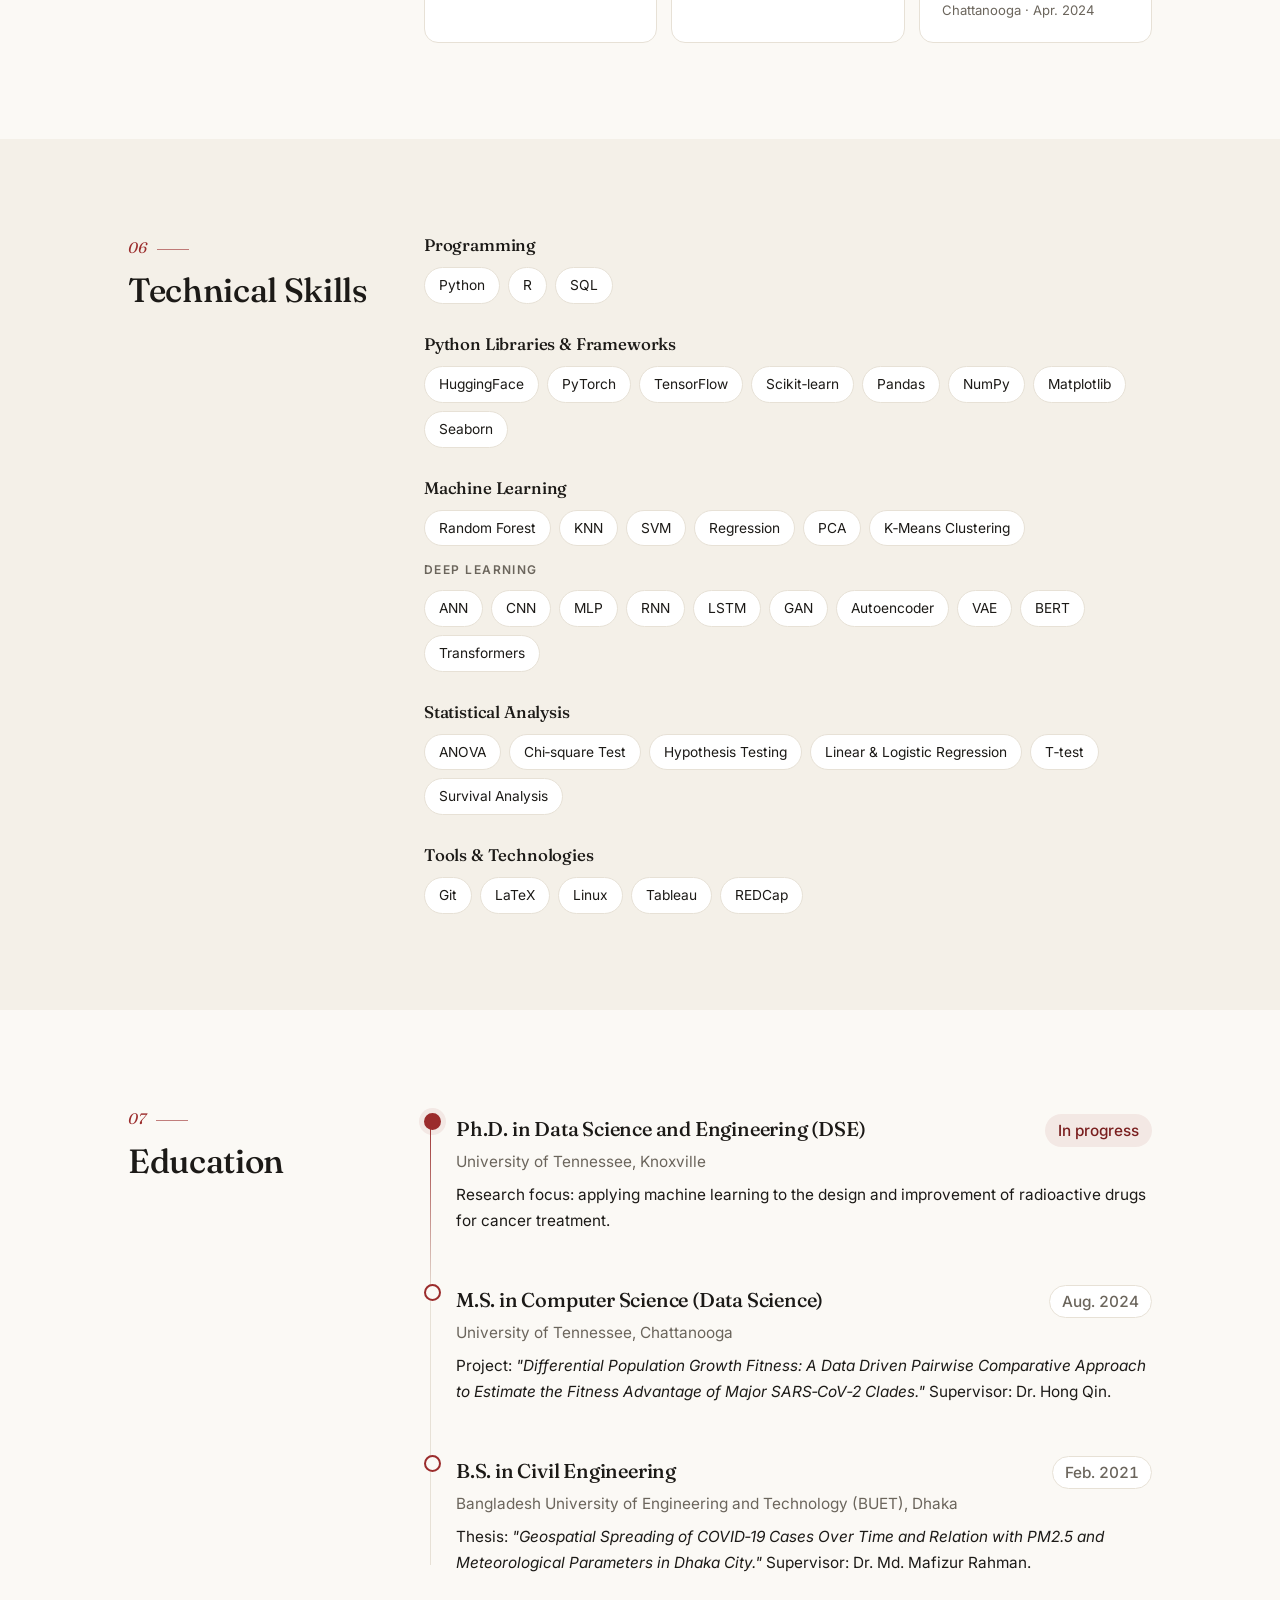
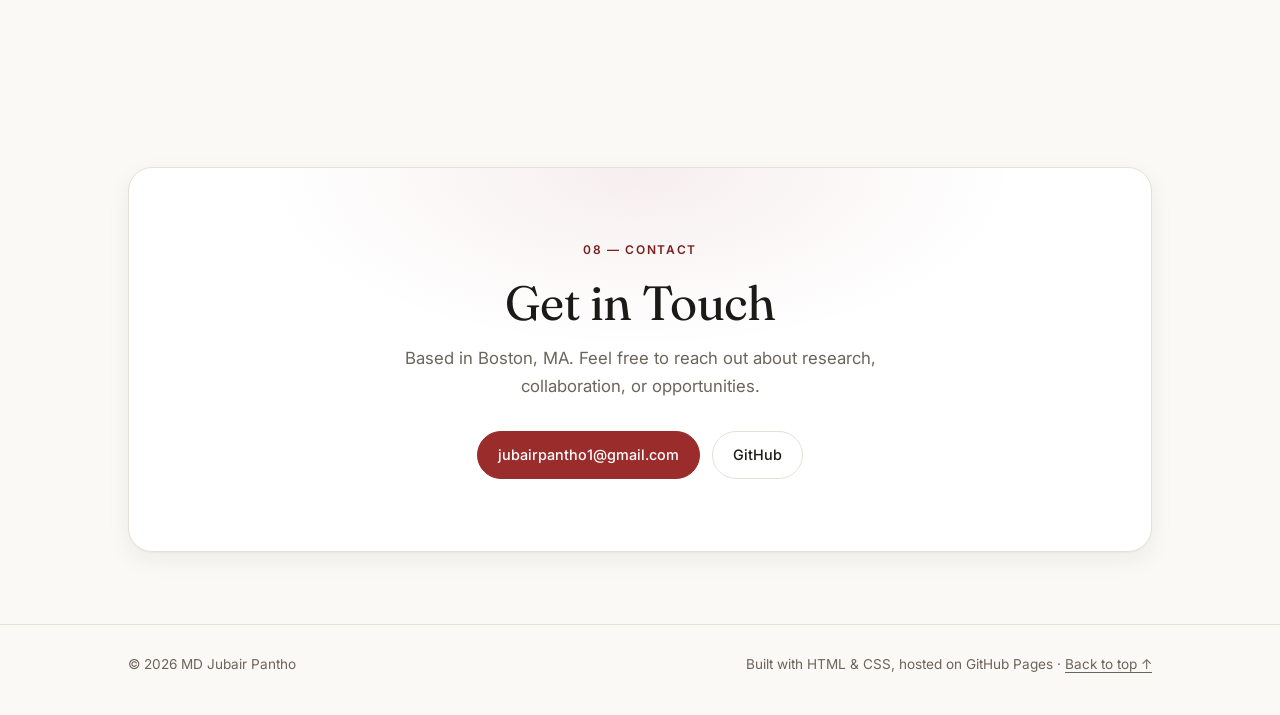
==== commit fc761aea: "Redesign site with refined typography, timelines, and cards Co-Authored-By: Claude Opus 5.5 <noreply" ====
--- a/index.html
+++ b/index.html
@@ -5,16 +5,19 @@
 <meta name="viewport" content="width=device-width, initial-scale=1.0">
 <title>MD Jubair Pantho</title>
 <meta name="description" content="MD Jubair Pantho — Ph.D. student in Data Science and Engineering at UT Knoxville. Machine learning, biostatistics, and radioactive drug design for cancer treatment.">
+<meta name="theme-color" content="#fbf9f5" media="(prefers-color-scheme: light)">
+<meta name="theme-color" content="#141311" media="(prefers-color-scheme: dark)">
 <link rel="preconnect" href="https://fonts.googleapis.com">
 <link rel="preconnect" href="https://fonts.gstatic.com" crossorigin>
-<link href="https://fonts.googleapis.com/css2?family=Source+Serif+4:wght@400;600;700&family=Inter:wght@400;500;600;700&display=swap" rel="stylesheet">
+<link href="https://fonts.googleapis.com/css2?family=Fraunces:opsz,wght@9..144,400;9..144,500;9..144,600&family=Inter:wght@400;500;600&display=swap" rel="stylesheet">
 <link rel="stylesheet" href="style.css">
+<script>document.documentElement.classList.add("js");</script>
 </head>
 <body>
 
-<header class="site-header">
+<header class="site-header" id="siteHeader">
   <div class="wrap header-inner">
-    <a class="brand" href="#top">MJ Pantho</a>
+    <a class="brand" href="#top"><span class="brand-mark">MJ</span> Pantho</a>
     <button class="nav-toggle" id="navToggle" aria-label="Toggle menu" aria-expanded="false">
       <span></span><span></span><span></span>
     </button>
@@ -34,252 +37,331 @@
 <main>
 
   <section id="top" class="hero">
+    <div class="wrap hero-grid">
+      <div class="hero-text">
+        <p class="status"><span class="status-dot"></span>Currently: ML for radioactive drug design</p>
+        <p class="eyebrow">Ph.D. Student, Data Science and Engineering</p>
+        <h1>MD Jubair <em>Pantho</em></h1>
+        <p class="hero-sub">University of Tennessee, Knoxville</p>
+        <p class="hero-tagline">I work at the intersection of machine learning, biostatistics, and health data — currently applying ML to the design and improvement of radioactive drugs for cancer treatment.</p>
+        <div class="hero-links">
+          <a class="btn btn-primary" href="mailto:jubairpantho1@gmail.com">Email me <span aria-hidden="true">→</span></a>
+          <a class="btn" href="https://github.com/jubair231dd" target="_blank" rel="noopener">GitHub</a>
+          <a class="btn" href="CV.pdf" target="_blank" rel="noopener">View CV (PDF)</a>
+        </div>
+      </div>
+
+      <div class="hero-art" aria-hidden="true">
+        <svg viewBox="0 0 400 400" class="network">
+          <g class="edges">
+            <line x1="200" y1="200" x2="110" y2="110"/>
+            <line x1="200" y1="200" x2="300" y2="95"/>
+            <line x1="200" y1="200" x2="320" y2="240"/>
+            <line x1="200" y1="200" x2="150" y2="310"/>
+            <line x1="200" y1="200" x2="70" y2="215"/>
+            <line x1="110" y1="110" x2="190" y2="55"/>
+            <line x1="190" y1="55" x2="300" y2="95"/>
+            <line x1="300" y1="95" x2="350" y2="170"/>
+            <line x1="350" y1="170" x2="320" y2="240"/>
+            <line x1="320" y1="240" x2="265" y2="335"/>
+            <line x1="265" y1="335" x2="150" y2="310"/>
+            <line x1="150" y1="310" x2="70" y2="215"/>
+            <line x1="70" y1="215" x2="110" y2="110"/>
+            <line x1="110" y1="110" x2="45" y2="140"/>
+            <line x1="265" y1="335" x2="320" y2="360"/>
+          </g>
+          <g class="rings">
+            <circle cx="200" cy="200" r="150"/>
+            <circle cx="200" cy="200" r="95"/>
+          </g>
+          <g class="nodes">
+            <circle cx="110" cy="110" r="7"/>
+            <circle cx="300" cy="95" r="9"/>
+            <circle cx="320" cy="240" r="7"/>
+            <circle cx="150" cy="310" r="8"/>
+            <circle cx="70" cy="215" r="6"/>
+            <circle cx="190" cy="55" r="5"/>
+            <circle cx="350" cy="170" r="5"/>
+            <circle cx="265" cy="335" r="6"/>
+            <circle cx="45" cy="140" r="4"/>
+            <circle cx="320" cy="360" r="4"/>
+          </g>
+          <circle class="core-glow" cx="200" cy="200" r="34"/>
+          <circle class="core" cx="200" cy="200" r="16"/>
+        </svg>
+      </div>
+    </div>
+
     <div class="wrap">
-      <p class="eyebrow">Ph.D. Student, Data Science and Engineering</p>
-      <h1>MD Jubair Pantho</h1>
-      <p class="hero-sub">University of Tennessee, Knoxville</p>
-      <p class="hero-tagline">I work at the intersection of machine learning, biostatistics, and health data — currently applying ML to the design and improvement of radioactive drugs for cancer treatment.</p>
-      <div class="hero-links">
-        <a class="btn btn-primary" href="mailto:jubairpantho1@gmail.com">Email me</a>
-        <a class="btn" href="https://github.com/jubair231dd" target="_blank" rel="noopener">GitHub</a>
-        <a class="btn" href="CV.pdf" target="_blank" rel="noopener">View CV (PDF)</a>
-      </div>
+      <dl class="facts">
+        <div><dt>Now</dt><dd>Ph.D., UT Knoxville</dd></div>
+        <div><dt>Previously</dt><dd>Harvard School of Dental Medicine</dd></div>
+        <div><dt>Publications</dt><dd>4 peer‑reviewed</dd></div>
+      </dl>
     </div>
   </section>
 
   <section id="about" class="section">
+    <div class="wrap section-grid">
+      <header class="section-head"><span class="section-num">01</span><h2>About</h2></header>
+      <div class="section-body prose reveal">
+        <p class="lead">I'm pursuing a Ph.D. in <strong>Data Science and Engineering (DSE)</strong> at the University of Tennessee, Knoxville. My current research focuses on using machine learning to design and improve radioactive drugs for cancer treatment.</p>
+        <p>I previously worked as a Research Associate/Biostatistician at the <strong>Harvard School of Dental Medicine</strong>, where I provided quantitative and statistical support for clinical research on oral health outcomes and developed machine learning models to predict post‑operative dental pain trajectories from longitudinal clinical trial data.</p>
+        <p>I hold an M.S. in Computer Science (Data Science) from the University of Tennessee at Chattanooga, where my research focused on estimating the transmission fitness advantage of SARS‑CoV‑2 variants. Before that, I completed a B.S. in Civil Engineering at BUET, with a thesis on geospatial analysis of COVID‑19 spread using GIS and remote sensing.</p>
+        <blockquote>Across these projects, my focus has stayed consistent: using data‑driven, statistically rigorous methods to answer questions that matter for public health.</blockquote>
+      </div>
+    </div>
+  </section>
+
+  <section id="experience" class="section alt">
+    <div class="wrap section-grid">
+      <header class="section-head"><span class="section-num">02</span><h2>Research Experience</h2></header>
+      <div class="section-body timeline">
+
+        <article class="entry reveal">
+          <div class="entry-head">
+            <div>
+              <h3>Research Associate / Biostatistician</h3>
+              <p class="entry-org">Harvard School of Dental Medicine, Boston, MA — Supervisor: Dr. Sung Eun Choi</p>
+            </div>
+            <p class="entry-date">Dec. 2024 – Jun. 2026</p>
+          </div>
+          <ul>
+            <li>Provide quantitative and statistical support to a clinical research initiative on oral health outcomes, using de‑identified patient data to inform data‑driven health policy recommendations.</li>
+            <li>Developing a microsimulation model using NHANES data to simulate long‑term periodontal disease progression for disease burden estimation and resource planning.</li>
+            <li>Modeled post‑operative dental pain score trajectories from longitudinal clinical trial data, identifying latent subgroups to support personalized treatment pathways.</li>
+            <li>Developing ML and AI models to predict post‑operative pain group membership from patient‑specific health variables, aimed at identifying non‑resolving pain trajectories.</li>
+            <li>Conducted an 8‑year time‑trend analysis of oral cancer screening rates across demographic groups using NHANES survey data, uncovering disparities in preventive care access.</li>
+            <li>Co‑designed the educational presentation <em>"Interpreting and Understanding Data of AI Studies"</em> with Dr. Sung Eun Choi, to help clinicians better evaluate AI‑driven research.</li>
+          </ul>
+        </article>
+
+        <article class="entry reveal">
+          <div class="entry-head">
+            <div>
+              <h3>Graduate Research Assistant</h3>
+              <p class="entry-org">The University of Tennessee at Chattanooga — Supervisor: Dr. Hong Qin</p>
+            </div>
+            <p class="entry-date">Aug. 2022 – Aug. 2024</p>
+          </div>
+          <ul>
+            <li>Developed and applied the Differential Population Growth Rate (DPGR) method to improve estimation accuracy of viral transmission fitness in exponentially growing virus populations.</li>
+            <li>Led exploratory data analysis and cleaning of large‑scale SARS‑CoV‑2 genomic surveillance datasets for downstream statistical modeling.</li>
+            <li>Built and validated linear regression models, achieving a 30% reduction in bias from under‑reported genomic data.</li>
+            <li>Leveraged pre‑trained transformer models (BERT, DNABERT, Longformer) for sequence classification.</li>
+          </ul>
+        </article>
+      </div>
+    </div>
+  </section>
+
+  <section id="projects" class="section">
+    <div class="wrap section-grid">
+      <header class="section-head"><span class="section-num">03</span><h2>Selected Research Projects</h2></header>
+      <div class="section-body">
+        <div class="cards">
+          <article class="card reveal">
+            <p class="card-tag">Genomics</p>
+            <h3>Phylogenetic Tree: Agglomerative Clustering to Understand Omicron Sub‑lineage Evolution</h3>
+            <ul>
+              <li>Analyzed the evolution of co‑circulating SARS‑CoV‑2 variants to identify predominantly affected regions, using the neighbor‑joining algorithm to map Omicron sub‑variant fitness growth dynamics.</li>
+            </ul>
+          </article>
+
+          <article class="card reveal">
+            <p class="card-tag">Statistics</p>
+            <h3>Unraveling the Factors Contributing to Variability in Health Insurance Charges in the US</h3>
+            <ul>
+              <li>Conducted EDA, hypothesis testing, and multiple linear regression on a US healthcare insurance dataset (1,338 records) to understand pricing determinants.</li>
+              <li>Found Age, BMI, and Smoking to be statistically significant predictors of premiums, supporting evidence‑based insurance pricing strategies.</li>
+            </ul>
+          </article>
+
+          <article class="card reveal">
+            <p class="card-tag">Deep Learning</p>
+            <h3>Augmenting High‑Dimensional Gene Expression Data Using GANs</h3>
+            <ul>
+              <li>Used Generative Adversarial Networks to generate synthetic gene expression data, addressing sample size limitations in biological datasets.</li>
+              <li>Trained Random Forest and KNN classifiers on original, GAN‑augmented, and synthetic‑only datasets; applied PCA to assess similarity between real and generated data.</li>
+              <li>Achieved up to 70.4% (RF) and 63.9% (KNN) accuracy with combined data, versus 28.5% (RF) and 27.3% (KNN) with synthetic‑only data.</li>
+            </ul>
+          </article>
+        </div>
+
+        <h3 class="sub-heading">Works in Progress</h3>
+
+        <div class="cards">
+          <article class="card card-wip reveal">
+            <p class="card-tag"><span class="pulse"></span>In progress</p>
+            <h3>Evaluating the Impact of Medicaid Unwinding on Children's Oral Health Access in the United States</h3>
+            <p>Investigating the effects of post‑2023 Medicaid disenrollment on children's access to dental care using nationally representative survey data. Integrating state‑level disenrollment rates with individual‑level health and demographic variables, and applying survey‑weighted logistic regression models to identify disparities in preventive dental care utilization among children.</p>
+          </article>
+
+          <article class="card card-wip reveal">
+            <p class="card-tag"><span class="pulse"></span>In progress</p>
+            <h3>Modeling Post‑Operative Dental Pain Trajectories and Predicting Non‑Resolving Pain Using ML and AI</h3>
+            <p>Modeling post‑operative dental pain score trajectories from longitudinal clinical trial data (H‑CREDENT study) using a Latent Class Mixture Model (LCMM) to identify distinct pain trajectory subgroups. Developing ML and deep learning models — Random Forest, CatBoost, Ensemble Learning, and gradient boosting — to predict non‑resolving pain group membership. Also built an automated data quality monitoring workflow for large‑scale survey data.</p>
+          </article>
+        </div>
+      </div>
+    </div>
+  </section>
+
+  <section id="publications" class="section alt">
+    <div class="wrap section-grid">
+      <header class="section-head"><span class="section-num">04</span><h2>Publications</h2></header>
+      <div class="section-body">
+        <ol class="pub-list numbered">
+          <li class="reveal">Pantho, M. J., Annan, R., Bauder, L. A., Huang, S., Qingge, L., and Qin, H. "A data‑driven sliding‑window pairwise comparative approach for the estimation of transmission fitness of SARS‑CoV‑2 variants and construction of the evolution fitness landscape," <em>Quantitative Biology</em> 13, no. 4 (2025). <a class="doi" href="https://doi.org/10.1002/qub2.70003" target="_blank" rel="noopener">DOI: 10.1002/qub2.70003</a></li>
+          <li class="reveal">Annan, R., Nkonu, U., Hatami, P., Pantho, M. J., Qingge, L., &amp; Qin, H. (2025). Predicting Variant Fitness of SARS‑COV‑2 from Full Viral Genome Sequences. <em>Proceedings of the AAAI Symposium Series</em>, 7(1), 428–437. <a class="doi" href="https://doi.org/10.1609/aaaiss.v7i1.36915" target="_blank" rel="noopener">DOI: 10.1609/aaaiss.v7i1.36915</a></li>
+          <li class="reveal">J. M. I. Uddin, M. J. Pantho and H. Qin, "Quantifying Influenza Strain Dominance: A Differential Population Growth Rate Analysis Across Regions and Seasons," <em>2025 IEEE International Conference on Data Mining Workshops (ICDMW)</em>, Washington, DC, USA, 2025, pp. 1–10. <a class="doi" href="https://doi.org/10.1109/ICDMW69685.2025.00006" target="_blank" rel="noopener">DOI: 10.1109/ICDMW69685.2025.00006</a></li>
+          <li class="reveal">Pantho, M. J., Ishmam, Z. S., Hafiz, A. M. I., &amp; Rahman, M. M. "NDVI: Detection of Vegetation Change Using Remote Sensing and GIS – a Study on Barishal City Corporation, Bangladesh," <em>Proceedings of the 6th International Conference on Civil Engineering for Sustainable Development (ICCESD 2022)</em>.</li>
+        </ol>
+
+        <h3 class="sub-heading">Other Scholarly Contributions</h3>
+        <ul class="pub-list">
+          <li class="reveal">Choi SE, Simon L. "Projected Outcomes of Removing Fluoride From US Public Water Systems." <em>JAMA Health Forum</em>. 2025. <a class="doi" href="https://doi.org/10.1001/jamahealthforum.2025.1166" target="_blank" rel="noopener">DOI: 10.1001/jamahealthforum.2025.1166</a><span class="role"><strong>Role:</strong> Technical Contributor — sensitivity analysis of the microsimulation model implementation using NHANES data; acknowledged in the additional contributions section.</span></li>
+        </ul>
+
+        <h3 class="sub-heading">Conference Presentations</h3>
+        <div class="talk reveal">
+          <p class="talk-title"><em>"Differential Population Growth Fitness: A Pairwise Comparative Approach to Estimate the Fitness Advantage of Major SARS‑CoV‑2 Clades"</em>, presented at:</p>
+          <ul>
+            <li>MCBIOS 2023 Conference on Big Data and Artificial Intelligence for Genomics and Therapeutics, March 15–17, 2023, University of Dallas, Texas.</li>
+            <li>National Science Foundation (NSF) Regional I‑Corps Program, October 2023, University of Tennessee – Knoxville.</li>
+          </ul>
+        </div>
+      </div>
+    </div>
+  </section>
+
+  <section id="teaching" class="section">
+    <div class="wrap section-grid">
+      <header class="section-head"><span class="section-num">05</span><h2>Teaching &amp; Mentoring</h2></header>
+      <div class="section-body">
+        <div class="timeline">
+          <article class="entry reveal">
+            <div class="entry-head">
+              <div>
+                <h3>Graduate Teaching Assistant</h3>
+                <p class="entry-org">The University of Tennessee at Chattanooga</p>
+              </div>
+              <p class="entry-date">Aug. 2023 – Apr. 2024</p>
+            </div>
+            <ul>
+              <li>Assisted in courses including Fundamentals of Computer Science, Data Structure and Program Design, and Introduction to Machine Learning.</li>
+              <li>Graded assignments and exams, provided technical assistance, and guided students in coursework and projects.</li>
+              <li>Delivered one‑on‑one support to strengthen students' programming and problem‑solving skills.</li>
+            </ul>
+          </article>
+
+          <article class="entry reveal">
+            <div class="entry-head">
+              <div>
+                <h3>Undergraduate Research Mentor</h3>
+                <p class="entry-org">NSF – Research Experience for Undergraduates (REU) Program</p>
+              </div>
+              <p class="entry-date">May 2023 – Aug. 2023</p>
+            </div>
+            <ul>
+              <li>Mentored an undergraduate student, providing research direction, initial technical training, and ongoing support.</li>
+              <li>Shared research materials, manuscripts, and code to facilitate learning and project progress.</li>
+              <li>Guided data analysis, data interpretation, and research methodology.</li>
+            </ul>
+          </article>
+        </div>
+
+        <h3 class="sub-heading">Awards &amp; Achievements</h3>
+        <ul class="awards">
+          <li class="reveal"><span class="award-name">Dean's Merit Scholarship</span><span class="award-meta">University of Tennessee at Chattanooga · Apr. 2022</span></li>
+          <li class="reveal"><span class="award-name">Dean's Graduate High GPA Merit Award</span><span class="award-meta">University of Tennessee at Chattanooga · Apr. 2023</span></li>
+          <li class="reveal"><span class="award-name">Chattanooga Engineers Club Annual Scholarship</span><span class="award-meta">University of Tennessee at Chattanooga · Apr. 2024</span></li>
+        </ul>
+      </div>
+    </div>
+  </section>
+
+  <section id="skills" class="section alt">
+    <div class="wrap section-grid">
+      <header class="section-head"><span class="section-num">06</span><h2>Technical Skills</h2></header>
+      <div class="section-body skills">
+        <div class="skill-group reveal">
+          <h4>Programming</h4>
+          <ul class="chips"><li>Python</li><li>R</li><li>SQL</li></ul>
+        </div>
+        <div class="skill-group reveal">
+          <h4>Python Libraries &amp; Frameworks</h4>
+          <ul class="chips"><li>HuggingFace</li><li>PyTorch</li><li>TensorFlow</li><li>Scikit‑learn</li><li>Pandas</li><li>NumPy</li><li>Matplotlib</li><li>Seaborn</li></ul>
+        </div>
+        <div class="skill-group reveal">
+          <h4>Machine Learning</h4>
+          <ul class="chips"><li>Random Forest</li><li>KNN</li><li>SVM</li><li>Regression</li><li>PCA</li><li>K‑Means Clustering</li></ul>
+          <p class="chips-label">Deep Learning</p>
+          <ul class="chips"><li>ANN</li><li>CNN</li><li>MLP</li><li>RNN</li><li>LSTM</li><li>GAN</li><li>Autoencoder</li><li>VAE</li><li>BERT</li><li>Transformers</li></ul>
+        </div>
+        <div class="skill-group reveal">
+          <h4>Statistical Analysis</h4>
+          <ul class="chips"><li>ANOVA</li><li>Chi‑square Test</li><li>Hypothesis Testing</li><li>Linear &amp; Logistic Regression</li><li>T‑test</li><li>Survival Analysis</li></ul>
+        </div>
+        <div class="skill-group reveal">
+          <h4>Tools &amp; Technologies</h4>
+          <ul class="chips"><li>Git</li><li>LaTeX</li><li>Linux</li><li>Tableau</li><li>REDCap</li></ul>
+        </div>
+      </div>
+    </div>
+  </section>
+
+  <section id="education" class="section">
+    <div class="wrap section-grid">
+      <header class="section-head"><span class="section-num">07</span><h2>Education</h2></header>
+      <div class="section-body timeline">
+
+        <article class="entry is-current reveal">
+          <div class="entry-head">
+            <div>
+              <h3>Ph.D. in Data Science and Engineering (DSE)</h3>
+              <p class="entry-org">University of Tennessee, Knoxville</p>
+            </div>
+            <p class="entry-date badge">In progress</p>
+          </div>
+          <p>Research focus: applying machine learning to the design and improvement of radioactive drugs for cancer treatment.</p>
+        </article>
+
+        <article class="entry reveal">
+          <div class="entry-head">
+            <div>
+              <h3>M.S. in Computer Science (Data Science)</h3>
+              <p class="entry-org">University of Tennessee, Chattanooga</p>
+            </div>
+            <p class="entry-date">Aug. 2024</p>
+          </div>
+          <p>Project: <em>"Differential Population Growth Fitness: A Data Driven Pairwise Comparative Approach to Estimate the Fitness Advantage of Major SARS‑CoV‑2 Clades."</em> Supervisor: Dr. Hong Qin.</p>
+        </article>
+
+        <article class="entry reveal">
+          <div class="entry-head">
+            <div>
+              <h3>B.S. in Civil Engineering</h3>
+              <p class="entry-org">Bangladesh University of Engineering and Technology (BUET), Dhaka</p>
+            </div>
+            <p class="entry-date">Feb. 2021</p>
+          </div>
+          <p>Thesis: <em>"Geospatial Spreading of COVID‑19 Cases Over Time and Relation with PM2.5 and Meteorological Parameters in Dhaka City."</em> Supervisor: Dr. Md. Mafizur Rahman.</p>
+        </article>
+      </div>
+    </div>
+  </section>
+
+  <section id="contact" class="section contact">
     <div class="wrap">
-      <h2>About</h2>
-      <p>I'm pursuing a Ph.D. in <strong>Data Science and Engineering (DSE)</strong> at the University of Tennessee, Knoxville. My current research focuses on using machine learning to design and improve radioactive drugs for cancer treatment.</p>
-      <p>I previously worked as a Research Associate/Biostatistician at the <strong>Harvard School of Dental Medicine</strong>, where I provided quantitative and statistical support for clinical research on oral health outcomes and developed machine learning models to predict post‑operative dental pain trajectories from longitudinal clinical trial data.</p>
-      <p>I hold an M.S. in Computer Science (Data Science) from the University of Tennessee at Chattanooga, where my research focused on estimating the transmission fitness advantage of SARS‑CoV‑2 variants. Before that, I completed a B.S. in Civil Engineering at BUET, with a thesis on geospatial analysis of COVID‑19 spread using GIS and remote sensing.</p>
-      <p>Across these projects, my focus has stayed consistent: using data‑driven, statistically rigorous methods to answer questions that matter for public health.</p>
-    </div>
-  </section>
-
-  <section id="experience" class="section alt">
-    <div class="wrap">
-      <h2>Research Experience</h2>
-
-      <article class="entry">
-        <div class="entry-head">
-          <div>
-            <h3>Research Associate / Biostatistician</h3>
-            <p class="entry-org">Harvard School of Dental Medicine, Boston, MA — Supervisor: Dr. Sung Eun Choi</p>
-          </div>
-          <p class="entry-date">Dec. 2024 – Jun. 2026</p>
-        </div>
-        <ul>
-          <li>Provide quantitative and statistical support to a clinical research initiative on oral health outcomes, using de‑identified patient data to inform data‑driven health policy recommendations.</li>
-          <li>Developing a microsimulation model using NHANES data to simulate long‑term periodontal disease progression for disease burden estimation and resource planning.</li>
-          <li>Modeled post‑operative dental pain score trajectories from longitudinal clinical trial data, identifying latent subgroups to support personalized treatment pathways.</li>
-          <li>Developing ML and AI models to predict post‑operative pain group membership from patient‑specific health variables, aimed at identifying non‑resolving pain trajectories.</li>
-          <li>Conducted an 8‑year time‑trend analysis of oral cancer screening rates across demographic groups using NHANES survey data, uncovering disparities in preventive care access.</li>
-          <li>Co‑designed the educational presentation <em>"Interpreting and Understanding Data of AI Studies"</em> with Dr. Sung Eun Choi, to help clinicians better evaluate AI‑driven research.</li>
-        </ul>
-      </article>
-
-      <article class="entry">
-        <div class="entry-head">
-          <div>
-            <h3>Graduate Research Assistant</h3>
-            <p class="entry-org">The University of Tennessee at Chattanooga — Supervisor: Dr. Hong Qin</p>
-          </div>
-          <p class="entry-date">Aug. 2022 – Aug. 2024</p>
-        </div>
-        <ul>
-          <li>Developed and applied the Differential Population Growth Rate (DPGR) method to improve estimation accuracy of viral transmission fitness in exponentially growing virus populations.</li>
-          <li>Led exploratory data analysis and cleaning of large‑scale SARS‑CoV‑2 genomic surveillance datasets for downstream statistical modeling.</li>
-          <li>Built and validated linear regression models, achieving a 30% reduction in bias from under‑reported genomic data.</li>
-          <li>Leveraged pre‑trained transformer models (BERT, DNABERT, Longformer) for sequence classification.</li>
-        </ul>
-      </article>
-    </div>
-  </section>
-
-  <section id="projects" class="section">
-    <div class="wrap">
-      <h2>Selected Research Projects</h2>
-
-      <article class="entry">
-        <h3>Phylogenetic Tree: Agglomerative Clustering to Understand Omicron Sub‑lineage Evolution</h3>
-        <ul>
-          <li>Analyzed the evolution of co‑circulating SARS‑CoV‑2 variants to identify predominantly affected regions, using the neighbor‑joining algorithm to map Omicron sub‑variant fitness growth dynamics.</li>
-        </ul>
-      </article>
-
-      <article class="entry">
-        <h3>Unraveling the Factors Contributing to Variability in Health Insurance Charges in the US</h3>
-        <ul>
-          <li>Conducted EDA, hypothesis testing, and multiple linear regression on a US healthcare insurance dataset (1,338 records) to understand pricing determinants.</li>
-          <li>Found Age, BMI, and Smoking to be statistically significant predictors of premiums, supporting evidence‑based insurance pricing strategies.</li>
-        </ul>
-      </article>
-
-      <article class="entry">
-        <h3>Augmenting High‑Dimensional Gene Expression Data Using GANs</h3>
-        <ul>
-          <li>Used Generative Adversarial Networks to generate synthetic gene expression data, addressing sample size limitations in biological datasets.</li>
-          <li>Trained Random Forest and KNN classifiers on original, GAN‑augmented, and synthetic‑only datasets; applied PCA to assess similarity between real and generated data.</li>
-          <li>Achieved up to 70.4% (RF) and 63.9% (KNN) accuracy with combined data, versus 28.5% (RF) and 27.3% (KNN) with synthetic‑only data.</li>
-        </ul>
-      </article>
-
-      <h3 class="sub-heading">Works in Progress</h3>
-
-      <article class="entry">
-        <h3>Evaluating the Impact of Medicaid Unwinding on Children's Oral Health Access in the United States</h3>
-        <p>Investigating the effects of post‑2023 Medicaid disenrollment on children's access to dental care using nationally representative survey data. Integrating state‑level disenrollment rates with individual‑level health and demographic variables, and applying survey‑weighted logistic regression models to identify disparities in preventive dental care utilization among children.</p>
-      </article>
-
-      <article class="entry">
-        <h3>Modeling Post‑Operative Dental Pain Trajectories and Predicting Non‑Resolving Pain Using ML and AI</h3>
-        <p>Modeling post‑operative dental pain score trajectories from longitudinal clinical trial data (H‑CREDENT study) using a Latent Class Mixture Model (LCMM) to identify distinct pain trajectory subgroups. Developing ML and deep learning models — Random Forest, CatBoost, Ensemble Learning, and gradient boosting — to predict non‑resolving pain group membership. Also built an automated data quality monitoring workflow for large‑scale survey data.</p>
-      </article>
-    </div>
-  </section>
-
-  <section id="publications" class="section alt">
-    <div class="wrap">
-      <h2>Publications</h2>
-      <ul class="pub-list">
-        <li>Pantho, M. J., Annan, R., Bauder, L. A., Huang, S., Qingge, L., and Qin, H. "A data‑driven sliding‑window pairwise comparative approach for the estimation of transmission fitness of SARS‑CoV‑2 variants and construction of the evolution fitness landscape," <em>Quantitative Biology</em> 13, no. 4 (2025). <a href="https://doi.org/10.1002/qub2.70003" target="_blank" rel="noopener">DOI: 10.1002/qub2.70003</a></li>
-        <li>Annan, R., Nkonu, U., Hatami, P., Pantho, M. J., Qingge, L., &amp; Qin, H. (2025). Predicting Variant Fitness of SARS‑COV‑2 from Full Viral Genome Sequences. <em>Proceedings of the AAAI Symposium Series</em>, 7(1), 428–437. <a href="https://doi.org/10.1609/aaaiss.v7i1.36915" target="_blank" rel="noopener">DOI: 10.1609/aaaiss.v7i1.36915</a></li>
-        <li>J. M. I. Uddin, M. J. Pantho and H. Qin, "Quantifying Influenza Strain Dominance: A Differential Population Growth Rate Analysis Across Regions and Seasons," <em>2025 IEEE International Conference on Data Mining Workshops (ICDMW)</em>, Washington, DC, USA, 2025, pp. 1–10. <a href="https://doi.org/10.1109/ICDMW69685.2025.00006" target="_blank" rel="noopener">DOI: 10.1109/ICDMW69685.2025.00006</a></li>
-        <li>Pantho, M. J., Ishmam, Z. S., Hafiz, A. M. I., &amp; Rahman, M. M. "NDVI: Detection of Vegetation Change Using Remote Sensing and GIS – a Study on Barishal City Corporation, Bangladesh," <em>Proceedings of the 6th International Conference on Civil Engineering for Sustainable Development (ICCESD 2022)</em>.</li>
-      </ul>
-
-      <h3 class="sub-heading">Other Scholarly Contributions</h3>
-      <ul class="pub-list">
-        <li>Choi SE, Simon L. "Projected Outcomes of Removing Fluoride From US Public Water Systems." <em>JAMA Health Forum</em>. 2025. <a href="https://doi.org/10.1001/jamahealthforum.2025.1166" target="_blank" rel="noopener">DOI: 10.1001/jamahealthforum.2025.1166</a><br><span class="muted">Role: Technical Contributor — sensitivity analysis of the microsimulation model implementation using NHANES data; acknowledged in the additional contributions section.</span></li>
-      </ul>
-
-      <h3 class="sub-heading">Conference Presentations</h3>
-      <p><em>"Differential Population Growth Fitness: A Pairwise Comparative Approach to Estimate the Fitness Advantage of Major SARS‑CoV‑2 Clades"</em>, presented at:</p>
-      <ul class="pub-list">
-        <li>MCBIOS 2023 Conference on Big Data and Artificial Intelligence for Genomics and Therapeutics, March 15–17, 2023, University of Dallas, Texas.</li>
-        <li>National Science Foundation (NSF) Regional I‑Corps Program, October 2023, University of Tennessee – Knoxville.</li>
-      </ul>
-    </div>
-  </section>
-
-  <section id="teaching" class="section">
-    <div class="wrap">
-      <h2>Teaching &amp; Mentoring</h2>
-
-      <article class="entry">
-        <div class="entry-head">
-          <div>
-            <h3>Graduate Teaching Assistant</h3>
-            <p class="entry-org">The University of Tennessee at Chattanooga</p>
-          </div>
-          <p class="entry-date">Aug. 2023 – Apr. 2024</p>
-        </div>
-        <ul>
-          <li>Assisted in courses including Fundamentals of Computer Science, Data Structure and Program Design, and Introduction to Machine Learning.</li>
-          <li>Graded assignments and exams, provided technical assistance, and guided students in coursework and projects.</li>
-          <li>Delivered one‑on‑one support to strengthen students' programming and problem‑solving skills.</li>
-        </ul>
-      </article>
-
-      <article class="entry">
-        <div class="entry-head">
-          <div>
-            <h3>Undergraduate Research Mentor</h3>
-            <p class="entry-org">NSF – Research Experience for Undergraduates (REU) Program</p>
-          </div>
-          <p class="entry-date">May 2023 – Aug. 2023</p>
-        </div>
-        <ul>
-          <li>Mentored an undergraduate student, providing research direction, initial technical training, and ongoing support.</li>
-          <li>Shared research materials, manuscripts, and code to facilitate learning and project progress.</li>
-          <li>Guided data analysis, data interpretation, and research methodology.</li>
-        </ul>
-      </article>
-
-      <h3 class="sub-heading">Awards &amp; Achievements</h3>
-      <ul class="pub-list">
-        <li>Dean's Merit Scholarship, University of Tennessee at Chattanooga — Apr. 2022</li>
-        <li>Dean's Graduate High GPA Merit Award, University of Tennessee at Chattanooga — Apr. 2023</li>
-        <li>Chattanooga Engineers Club Annual Scholarship, University of Tennessee at Chattanooga — Apr. 2024</li>
-      </ul>
-    </div>
-  </section>
-
-  <section id="skills" class="section alt">
-    <div class="wrap">
-      <h2>Technical Skills</h2>
-      <div class="skills-grid">
-        <div class="skill-group">
-          <h4>Programming</h4>
-          <p>Python, R, SQL</p>
-        </div>
-        <div class="skill-group">
-          <h4>Python Libraries &amp; Frameworks</h4>
-          <p>HuggingFace, PyTorch, TensorFlow, Scikit‑learn, Pandas, NumPy, Matplotlib, Seaborn</p>
-        </div>
-        <div class="skill-group">
-          <h4>Machine Learning</h4>
-          <p>Classification (Random Forest, KNN, SVM), Regression, PCA, K‑Means Clustering, Deep Learning (ANN, CNN, MLP, RNN, LSTM, GAN, Autoencoder, VAE, BERT, Transformers)</p>
-        </div>
-        <div class="skill-group">
-          <h4>Statistical Analysis</h4>
-          <p>ANOVA, Chi‑square Test, Hypothesis Testing, Linear &amp; Logistic Regression, T‑test, Survival Analysis</p>
-        </div>
-        <div class="skill-group">
-          <h4>Tools &amp; Technologies</h4>
-          <p>Git, LaTeX, Linux, Tableau, REDCap</p>
-        </div>
-      </div>
-    </div>
-  </section>
-
-  <section id="education" class="section">
-    <div class="wrap">
-      <h2>Education</h2>
-
-      <article class="entry">
-        <div class="entry-head">
-          <div>
-            <h3>Ph.D. in Data Science and Engineering (DSE)</h3>
-            <p class="entry-org">University of Tennessee, Knoxville</p>
-          </div>
-          <p class="entry-date">In progress</p>
-        </div>
-        <p>Research focus: applying machine learning to the design and improvement of radioactive drugs for cancer treatment.</p>
-      </article>
-
-      <article class="entry">
-        <div class="entry-head">
-          <div>
-            <h3>M.S. in Computer Science (Data Science)</h3>
-            <p class="entry-org">University of Tennessee, Chattanooga</p>
-          </div>
-          <p class="entry-date">Aug. 2024</p>
-        </div>
-        <p>Project: <em>"Differential Population Growth Fitness: A Data Driven Pairwise Comparative Approach to Estimate the Fitness Advantage of Major SARS‑CoV‑2 Clades."</em> Supervisor: Dr. Hong Qin.</p>
-      </article>
-
-      <article class="entry">
-        <div class="entry-head">
-          <div>
-            <h3>B.S. in Civil Engineering</h3>
-            <p class="entry-org">Bangladesh University of Engineering and Technology (BUET), Dhaka</p>
-          </div>
-          <p class="entry-date">Feb. 2021</p>
-        </div>
-        <p>Thesis: <em>"Geospatial Spreading of COVID‑19 Cases Over Time and Relation with PM2.5 and Meteorological Parameters in Dhaka City."</em> Supervisor: Dr. Md. Mafizur Rahman.</p>
-      </article>
-    </div>
-  </section>
-
-  <section id="contact" class="section alt">
-    <div class="wrap contact-wrap">
-      <h2>Get in Touch</h2>
-      <p>Based in Boston, MA. Feel free to reach out about research, collaboration, or opportunities.</p>
-      <div class="hero-links">
-        <a class="btn btn-primary" href="mailto:jubairpantho1@gmail.com">jubairpantho1@gmail.com</a>
-        <a class="btn" href="https://github.com/jubair231dd" target="_blank" rel="noopener">GitHub</a>
+      <div class="contact-card reveal">
+        <p class="eyebrow">08 — Contact</p>
+        <h2>Get in Touch</h2>
+        <p>Based in Boston, MA. Feel free to reach out about research, collaboration, or opportunities.</p>
+        <div class="hero-links">
+          <a class="btn btn-primary" href="mailto:jubairpantho1@gmail.com">jubairpantho1@gmail.com</a>
+          <a class="btn" href="https://github.com/jubair231dd" target="_blank" rel="noopener">GitHub</a>
+        </div>
       </div>
     </div>
   </section>
@@ -287,8 +369,9 @@
 </main>
 
 <footer class="site-footer">
-  <div class="wrap">
-    <p>&copy; <span id="year"></span> MD Jubair Pantho. Built with HTML &amp; CSS, hosted on GitHub Pages.</p>
+  <div class="wrap footer-inner">
+    <p>&copy; <span id="year"></span> MD Jubair Pantho</p>
+    <p>Built with HTML &amp; CSS, hosted on GitHub Pages · <a href="#top">Back to top ↑</a></p>
   </div>
 </footer>
 
--- a/style.css
+++ b/style.css
@@ -1,138 +1,258 @@
 :root {
-  --bg: #ffffff;
-  --bg-alt: #f6f5f2;
-  --text: #1f2328;
-  --text-muted: #5b6167;
-  --accent: #7c3f3f;
-  --accent-strong: #5c2e2e;
-  --border: #e4e1da;
-  --serif: "Source Serif 4", Georgia, serif;
+  --bg: #fbf9f5;
+  --bg-alt: #f4f0e8;
+  --surface: #ffffff;
+  --text: #1c1a17;
+  --text-muted: #6b655c;
+  --accent: #9b2c2c;
+  --accent-strong: #7a1f1f;
+  --accent-soft: rgba(155, 44, 44, 0.08);
+  --border: #e7e1d6;
+  --shadow: 0 1px 2px rgba(28, 26, 23, 0.04), 0 8px 24px rgba(28, 26, 23, 0.06);
+  --shadow-lg: 0 2px 4px rgba(28, 26, 23, 0.04), 0 18px 40px rgba(28, 26, 23, 0.1);
+  --header-bg: rgba(251, 249, 245, 0.8);
+  --serif: "Fraunces", "Source Serif 4", Georgia, serif;
   --sans: "Inter", -apple-system, BlinkMacSystemFont, "Segoe UI", sans-serif;
+  --radius: 14px;
+  --ease: cubic-bezier(0.22, 1, 0.36, 1);
 }
 
 @media (prefers-color-scheme: dark) {
   :root {
-    --bg: #14161a;
-    --bg-alt: #1b1e23;
-    --text: #eceef0;
-    --text-muted: #a3a9b0;
-    --accent: #d99a9a;
-    --accent-strong: #e8b8b8;
-    --border: #2c3036;
+    --bg: #141311;
+    --bg-alt: #1a1916;
+    --surface: #201e1b;
+    --text: #efebe4;
+    --text-muted: #a8a196;
+    --accent: #e8907f;
+    --accent-strong: #f2ad9f;
+    --accent-soft: rgba(232, 144, 127, 0.1);
+    --border: #2f2c28;
+    --shadow: 0 1px 2px rgba(0, 0, 0, 0.3), 0 8px 24px rgba(0, 0, 0, 0.25);
+    --shadow-lg: 0 2px 4px rgba(0, 0, 0, 0.3), 0 18px 40px rgba(0, 0, 0, 0.4);
+    --header-bg: rgba(20, 19, 17, 0.78);
   }
 }
 
 * { box-sizing: border-box; }
 
-html { scroll-behavior: smooth; }
+html {
+  scroll-behavior: smooth;
+  scroll-padding-top: 80px;
+}
 
 body {
   margin: 0;
   background: var(--bg);
   color: var(--text);
   font-family: var(--sans);
-  line-height: 1.6;
+  font-size: 16px;
+  line-height: 1.65;
   -webkit-font-smoothing: antialiased;
-}
+  text-rendering: optimizeLegibility;
+}
+
+::selection { background: var(--accent); color: #fff; }
 
 .wrap {
-  max-width: 820px;
+  max-width: 1080px;
   margin: 0 auto;
-  padding: 0 24px;
+  padding: 0 28px;
 }
 
 h1, h2, h3, h4 {
   font-family: var(--serif);
-  font-weight: 600;
+  font-weight: 500;
   color: var(--text);
-  line-height: 1.25;
-}
-
-a { color: var(--accent-strong); }
-
-/* Header */
+  line-height: 1.2;
+  letter-spacing: -0.01em;
+}
+
+a {
+  color: var(--accent-strong);
+  text-decoration-thickness: 1px;
+  text-underline-offset: 3px;
+}
+
+/* ---------- Header ---------- */
 .site-header {
   position: sticky;
   top: 0;
   z-index: 50;
-  background: rgba(255,255,255,0.85);
-  backdrop-filter: blur(8px);
-  border-bottom: 1px solid var(--border);
-}
-@media (prefers-color-scheme: dark) {
-  .site-header { background: rgba(20,22,26,0.85); }
+  background: var(--header-bg);
+  backdrop-filter: saturate(180%) blur(14px);
+  -webkit-backdrop-filter: saturate(180%) blur(14px);
+  border-bottom: 1px solid transparent;
+  transition: border-color 0.3s, box-shadow 0.3s;
+}
+.site-header.scrolled {
+  border-bottom-color: var(--border);
+  box-shadow: 0 4px 20px rgba(0, 0, 0, 0.04);
 }
 
 .header-inner {
   display: flex;
   align-items: center;
   justify-content: space-between;
-  height: 64px;
+  height: 68px;
 }
 
 .brand {
+  display: inline-flex;
+  align-items: center;
+  gap: 10px;
   font-family: var(--serif);
-  font-weight: 700;
+  font-weight: 500;
   font-size: 1.1rem;
   text-decoration: none;
   color: var(--text);
 }
+.brand-mark {
+  display: inline-grid;
+  place-items: center;
+  width: 34px;
+  height: 34px;
+  border-radius: 50%;
+  background: var(--accent);
+  color: #fff;
+  font-size: 0.8rem;
+  font-weight: 600;
+  letter-spacing: 0.02em;
+}
+@media (prefers-color-scheme: dark) {
+  .brand-mark { color: #1a1916; }
+}
 
 #siteNav {
   display: flex;
-  gap: 22px;
+  gap: 4px;
 }
 
 #siteNav a {
+  position: relative;
   text-decoration: none;
   color: var(--text-muted);
-  font-size: 0.92rem;
+  font-size: 0.88rem;
   font-weight: 500;
-}
-#siteNav a:hover { color: var(--accent-strong); }
+  padding: 6px 10px;
+  border-radius: 999px;
+  transition: color 0.2s, background 0.2s;
+}
+#siteNav a:hover { color: var(--text); background: var(--accent-soft); }
+#siteNav a.active { color: var(--accent-strong); background: var(--accent-soft); }
 
 .nav-toggle {
   display: none;
   flex-direction: column;
-  gap: 4px;
+  gap: 5px;
   background: none;
   border: none;
   cursor: pointer;
-  padding: 8px;
+  padding: 10px;
 }
 .nav-toggle span {
   width: 22px;
   height: 2px;
+  border-radius: 2px;
   background: var(--text);
   display: block;
-}
-
-/* Hero */
+  transition: transform 0.3s var(--ease), opacity 0.2s;
+}
+.nav-toggle[aria-expanded="true"] span:nth-child(1) { transform: translateY(7px) rotate(45deg); }
+.nav-toggle[aria-expanded="true"] span:nth-child(2) { opacity: 0; }
+.nav-toggle[aria-expanded="true"] span:nth-child(3) { transform: translateY(-7px) rotate(-45deg); }
+
+/* ---------- Hero ---------- */
 .hero {
-  padding: 96px 0 64px;
-}
+  position: relative;
+  overflow: hidden;
+  padding: 100px 0 56px;
+}
+.hero::before {
+  content: "";
+  position: absolute;
+  inset: 0;
+  background:
+    radial-gradient(600px 400px at 85% 20%, var(--accent-soft), transparent 70%),
+    radial-gradient(500px 360px at 5% 90%, var(--accent-soft), transparent 70%);
+  pointer-events: none;
+}
+.hero::after {
+  content: "";
+  position: absolute;
+  inset: 0;
+  background-image: radial-gradient(var(--border) 1px, transparent 1px);
+  background-size: 22px 22px;
+  mask-image: linear-gradient(180deg, rgba(0,0,0,0.7), transparent 85%);
+  -webkit-mask-image: linear-gradient(180deg, rgba(0,0,0,0.7), transparent 85%);
+  pointer-events: none;
+}
+.hero .wrap { position: relative; z-index: 1; }
+
+.hero-grid {
+  display: grid;
+  grid-template-columns: 1.35fr 1fr;
+  gap: 48px;
+  align-items: center;
+}
+
+.status {
+  display: inline-flex;
+  align-items: center;
+  gap: 10px;
+  margin: 0 0 28px;
+  padding: 6px 14px 6px 10px;
+  border: 1px solid var(--border);
+  border-radius: 999px;
+  background: var(--surface);
+  font-size: 0.82rem;
+  color: var(--text-muted);
+  box-shadow: var(--shadow);
+}
+.status-dot {
+  width: 8px;
+  height: 8px;
+  border-radius: 50%;
+  background: #2f9e6b;
+  box-shadow: 0 0 0 0 rgba(47, 158, 107, 0.5);
+  animation: ping 2.4s infinite;
+}
+@keyframes ping {
+  0% { box-shadow: 0 0 0 0 rgba(47, 158, 107, 0.5); }
+  70%, 100% { box-shadow: 0 0 0 8px rgba(47, 158, 107, 0); }
+}
+
 .eyebrow {
   text-transform: uppercase;
-  letter-spacing: 0.08em;
-  font-size: 0.8rem;
+  letter-spacing: 0.14em;
+  font-size: 0.75rem;
   color: var(--accent-strong);
   font-weight: 600;
-  margin: 0 0 12px;
-}
+  margin: 0 0 14px;
+}
+
 .hero h1 {
-  font-size: 2.6rem;
-  margin: 0 0 8px;
+  font-size: clamp(2.6rem, 6vw, 4.4rem);
+  font-weight: 400;
+  letter-spacing: -0.025em;
+  line-height: 1.02;
+  margin: 0 0 14px;
+}
+.hero h1 em {
+  font-style: italic;
+  color: var(--accent);
 }
 .hero-sub {
   color: var(--text-muted);
   font-size: 1.05rem;
-  margin: 0 0 20px;
+  margin: 0 0 22px;
 }
 .hero-tagline {
-  max-width: 620px;
-  font-size: 1.05rem;
+  max-width: 560px;
+  font-size: 1.12rem;
+  line-height: 1.7;
   color: var(--text);
-  margin: 0 0 28px;
+  margin: 0 0 34px;
 }
 .hero-links {
   display: flex;
@@ -141,146 +261,640 @@
 }
 
 .btn {
-  display: inline-block;
-  padding: 10px 18px;
-  border-radius: 6px;
+  display: inline-flex;
+  align-items: center;
+  gap: 8px;
+  padding: 11px 20px;
+  border-radius: 999px;
   border: 1px solid var(--border);
+  background: var(--surface);
   text-decoration: none;
   color: var(--text);
-  font-size: 0.92rem;
+  font-size: 0.9rem;
   font-weight: 500;
-}
-.btn:hover { border-color: var(--accent); }
+  transition: transform 0.25s var(--ease), box-shadow 0.25s, border-color 0.2s, background 0.2s;
+}
+.btn:hover {
+  border-color: var(--accent);
+  transform: translateY(-2px);
+  box-shadow: var(--shadow);
+}
 .btn-primary {
   background: var(--accent);
   border-color: var(--accent);
   color: #fff;
 }
+@media (prefers-color-scheme: dark) {
+  .btn-primary { color: #1a1916; }
+}
 .btn-primary:hover { background: var(--accent-strong); border-color: var(--accent-strong); }
-
-/* Sections */
+.btn-primary span { transition: transform 0.25s var(--ease); }
+.btn-primary:hover span { transform: translateX(3px); }
+
+/* Hero art */
+.hero-art {
+  display: flex;
+  justify-content: center;
+}
+.network {
+  width: 100%;
+  max-width: 400px;
+  overflow: visible;
+  animation: float 9s ease-in-out infinite;
+}
+.network .edges line {
+  stroke: var(--accent);
+  stroke-opacity: 0.28;
+  stroke-width: 1.2;
+  stroke-dasharray: 300;
+  stroke-dashoffset: 300;
+  animation: draw 2.2s var(--ease) forwards;
+}
+.network .edges line:nth-child(odd) { animation-delay: 0.25s; }
+.network .rings circle {
+  fill: none;
+  stroke: var(--text-muted);
+  stroke-opacity: 0.18;
+  stroke-dasharray: 3 7;
+  transform-origin: 200px 200px;
+  animation: spin 80s linear infinite;
+}
+.network .rings circle:nth-child(2) { animation-direction: reverse; animation-duration: 60s; }
+.network .nodes circle {
+  fill: var(--surface);
+  stroke: var(--accent);
+  stroke-width: 2;
+  transform-box: fill-box;
+  transform-origin: center;
+  animation: pop 0.6s var(--ease) both;
+}
+.network .nodes circle:nth-child(3n) { fill: var(--accent); animation-delay: 0.9s; }
+.network .nodes circle:nth-child(3n+1) { animation-delay: 1.1s; }
+.network .nodes circle:nth-child(3n+2) { animation-delay: 1.3s; }
+.network .core { fill: var(--accent); }
+.network .core-glow {
+  fill: var(--accent);
+  opacity: 0.15;
+  transform-box: fill-box;
+  transform-origin: center;
+  animation: breathe 3.6s ease-in-out infinite;
+}
+
+@keyframes draw { to { stroke-dashoffset: 0; } }
+@keyframes spin { to { transform: rotate(360deg); } }
+@keyframes pop { from { transform: scale(0); } to { transform: scale(1); } }
+@keyframes breathe { 50% { transform: scale(1.35); opacity: 0.06; } }
+@keyframes float { 50% { transform: translateY(-10px); } }
+
+/* Facts */
+.facts {
+  display: grid;
+  grid-template-columns: repeat(3, 1fr);
+  margin: 64px 0 0;
+  border-top: 1px solid var(--border);
+}
+.facts div {
+  padding: 22px 24px 0 0;
+}
+.facts div + div {
+  padding-left: 24px;
+  border-left: 1px solid var(--border);
+}
+.facts dt {
+  font-size: 0.72rem;
+  text-transform: uppercase;
+  letter-spacing: 0.14em;
+  color: var(--text-muted);
+  font-weight: 600;
+  margin-bottom: 6px;
+}
+.facts dd {
+  margin: 0;
+  font-family: var(--serif);
+  font-size: 1.15rem;
+}
+
+/* ---------- Sections ---------- */
 .section {
-  padding: 56px 0;
-  border-top: 1px solid var(--border);
+  padding: 96px 0;
 }
 .section.alt { background: var(--bg-alt); }
 
+.section-grid {
+  display: grid;
+  grid-template-columns: 240px 1fr;
+  gap: 56px;
+}
+
+.section-head {
+  position: sticky;
+  top: 100px;
+  align-self: start;
+}
+.section-num {
+  display: block;
+  font-family: var(--serif);
+  font-size: 0.95rem;
+  font-style: italic;
+  color: var(--accent);
+  margin-bottom: 10px;
+}
+.section-num::after {
+  content: "";
+  display: inline-block;
+  width: 32px;
+  height: 1px;
+  background: var(--accent);
+  vertical-align: middle;
+  margin-left: 10px;
+  opacity: 0.6;
+}
 .section h2 {
-  font-size: 1.6rem;
-  margin: 0 0 28px;
+  font-size: clamp(1.7rem, 3vw, 2.1rem);
+  margin: 0;
+}
+
+.section-body { min-width: 0; }
+
+.prose p { margin: 0 0 18px; color: var(--text); }
+.prose .lead {
+  font-size: 1.2rem;
+  line-height: 1.6;
+  font-family: var(--serif);
+  font-weight: 400;
+}
+.prose strong { font-weight: 600; }
+.prose blockquote {
+  margin: 30px 0 0;
+  padding: 4px 0 4px 22px;
+  border-left: 3px solid var(--accent);
+  font-family: var(--serif);
+  font-style: italic;
+  font-size: 1.15rem;
+  line-height: 1.55;
+  color: var(--text);
 }
 
 .sub-heading {
-  font-size: 1.15rem;
-  margin: 36px 0 16px;
+  font-size: 1.3rem;
+  margin: 56px 0 20px;
+}
+
+/* ---------- Timeline entries ---------- */
+.timeline {
+  position: relative;
+  padding-left: 32px;
+}
+.timeline::before {
+  content: "";
+  position: absolute;
+  left: 6px;
+  top: 10px;
+  bottom: 10px;
+  width: 1px;
+  background: linear-gradient(var(--accent), var(--border) 40%);
 }
 
 .entry {
-  margin-bottom: 32px;
+  position: relative;
+  margin-bottom: 44px;
 }
 .entry:last-child { margin-bottom: 0; }
+.timeline .entry::before {
+  content: "";
+  position: absolute;
+  left: -32px;
+  top: 7px;
+  width: 13px;
+  height: 13px;
+  border-radius: 50%;
+  background: var(--bg);
+  border: 2px solid var(--accent);
+}
+.section.alt .timeline .entry::before { background: var(--bg-alt); }
+.timeline .entry.is-current::before,
+.timeline .entry:first-child::before {
+  background: var(--accent);
+  box-shadow: 0 0 0 5px var(--accent-soft);
+}
 
 .entry-head {
   display: flex;
   justify-content: space-between;
   align-items: baseline;
   gap: 16px;
-  flex-wrap: wrap;
-  margin-bottom: 6px;
+  margin-bottom: 8px;
 }
 
 .entry h3 {
-  font-size: 1.1rem;
+  font-size: 1.25rem;
   margin: 0;
 }
 
 .entry-org {
   color: var(--text-muted);
   font-size: 0.92rem;
-  margin: 2px 0 0;
+  margin: 4px 0 0;
 }
 
 .entry-date {
-  color: var(--text-muted);
-  font-size: 0.88rem;
+  flex-shrink: 0;
+  color: var(--text-muted);
+  font-size: 0.8rem;
+  font-weight: 500;
   white-space: nowrap;
   margin: 0;
-}
-
-.entry ul {
-  margin: 10px 0 0;
+  padding: 3px 12px;
+  border: 1px solid var(--border);
+  border-radius: 999px;
+  background: var(--surface);
+  font-variant-numeric: tabular-nums;
+}
+.entry-date.badge {
+  color: var(--accent-strong);
+  border-color: transparent;
+  background: var(--accent-soft);
+}
+
+.entry ul,
+.card ul,
+.talk ul {
+  margin: 12px 0 0;
+  padding: 0;
+  list-style: none;
+}
+.entry li,
+.card li,
+.talk li {
+  position: relative;
   padding-left: 20px;
-}
-.entry li {
-  margin-bottom: 6px;
+  margin-bottom: 8px;
   font-size: 0.96rem;
+  color: var(--text);
+}
+.entry li::before,
+.card li::before,
+.talk li::before {
+  content: "";
+  position: absolute;
+  left: 2px;
+  top: 0.72em;
+  width: 8px;
+  height: 1.5px;
+  background: var(--accent);
+  opacity: 0.7;
 }
 .entry p {
   font-size: 0.96rem;
-  margin: 6px 0 0;
-}
-
+  margin: 8px 0 0;
+}
+
+/* ---------- Cards ---------- */
+.cards {
+  display: grid;
+  gap: 18px;
+}
+.card {
+  position: relative;
+  padding: 26px 28px;
+  background: var(--surface);
+  border: 1px solid var(--border);
+  border-radius: var(--radius);
+  transition: transform 0.35s var(--ease), box-shadow 0.35s var(--ease), border-color 0.3s;
+}
+.card:hover {
+  transform: translateY(-3px);
+  box-shadow: var(--shadow-lg);
+  border-color: transparent;
+}
+.card::after {
+  content: "";
+  position: absolute;
+  left: 28px;
+  right: 28px;
+  top: -1px;
+  height: 2px;
+  background: var(--accent);
+  border-radius: 2px;
+  transform: scaleX(0);
+  transform-origin: left;
+  transition: transform 0.45s var(--ease);
+}
+.card:hover::after { transform: scaleX(1); }
+.card h3 {
+  font-size: 1.2rem;
+  margin: 0 0 4px;
+}
+.card p {
+  font-size: 0.96rem;
+  margin: 10px 0 0;
+  color: var(--text);
+}
+.card .card-tag {
+  display: inline-flex;
+  align-items: center;
+  gap: 8px;
+  margin: 0 0 12px;
+  font-size: 0.72rem;
+  font-weight: 600;
+  text-transform: uppercase;
+  letter-spacing: 0.12em;
+  color: var(--accent-strong);
+}
+.card-wip {
+  background: transparent;
+  border-style: dashed;
+}
+.pulse {
+  width: 7px;
+  height: 7px;
+  border-radius: 50%;
+  background: #d9922e;
+  animation: ping-amber 2.4s infinite;
+}
+@keyframes ping-amber {
+  0% { box-shadow: 0 0 0 0 rgba(217, 146, 46, 0.5); }
+  70%, 100% { box-shadow: 0 0 0 7px rgba(217, 146, 46, 0); }
+}
+
+/* ---------- Publications ---------- */
 .pub-list {
   list-style: none;
   padding: 0;
   margin: 0;
 }
 .pub-list li {
-  padding: 14px 0;
+  position: relative;
+  padding: 20px 0;
   border-bottom: 1px solid var(--border);
-  font-size: 0.95rem;
-}
+  font-size: 0.96rem;
+}
+.pub-list li:first-child { padding-top: 0; }
 .pub-list li:last-child { border-bottom: none; }
-.muted {
+
+.pub-list.numbered { counter-reset: pub; }
+.pub-list.numbered li {
+  counter-increment: pub;
+  padding-left: 52px;
+}
+.pub-list.numbered li::before {
+  content: counter(pub, decimal-leading-zero);
+  position: absolute;
+  left: 0;
+  top: 20px;
+  font-family: var(--serif);
+  font-style: italic;
+  font-size: 1.35rem;
+  line-height: 1.1;
+  color: var(--accent);
+}
+.pub-list.numbered li:first-child::before { top: 0; }
+
+.doi {
+  display: inline-block;
+  margin-top: 8px;
+  padding: 2px 10px;
+  border-radius: 999px;
+  background: var(--accent-soft);
+  font-size: 0.8rem;
+  font-weight: 500;
+  text-decoration: none;
+  transition: background 0.2s, color 0.2s;
+}
+.doi::after { content: " ↗"; }
+.doi:hover { background: var(--accent); color: #fff; }
+@media (prefers-color-scheme: dark) {
+  .doi:hover { color: #1a1916; }
+}
+
+.role {
+  display: block;
+  margin-top: 12px;
+  padding: 12px 16px;
+  border-radius: 10px;
+  background: var(--surface);
+  border: 1px solid var(--border);
   color: var(--text-muted);
   font-size: 0.88rem;
 }
-
-.skills-grid {
+.role strong { color: var(--text); font-weight: 600; }
+
+.talk {
+  padding: 24px 28px;
+  border-radius: var(--radius);
+  background: var(--surface);
+  border: 1px solid var(--border);
+}
+.talk-title {
+  margin: 0;
+  font-family: var(--serif);
+  font-size: 1.05rem;
+  line-height: 1.5;
+}
+
+/* ---------- Awards ---------- */
+.awards {
+  list-style: none;
+  margin: 0;
+  padding: 0;
   display: grid;
-  grid-template-columns: repeat(auto-fit, minmax(220px, 1fr));
-  gap: 24px;
+  grid-template-columns: repeat(auto-fit, minmax(210px, 1fr));
+  gap: 14px;
+}
+.awards li {
+  padding: 20px 22px;
+  border-radius: var(--radius);
+  background: var(--surface);
+  border: 1px solid var(--border);
+  transition: transform 0.35s var(--ease), box-shadow 0.35s;
+}
+.awards li:hover { transform: translateY(-3px); box-shadow: var(--shadow); }
+.awards li::before {
+  content: "✦";
+  display: block;
+  color: var(--accent);
+  margin-bottom: 10px;
+}
+.award-name {
+  display: block;
+  font-family: var(--serif);
+  font-size: 1.05rem;
+  line-height: 1.35;
+  margin-bottom: 6px;
+}
+.award-meta {
+  display: block;
+  font-size: 0.82rem;
+  color: var(--text-muted);
+}
+
+/* ---------- Skills ---------- */
+.skills {
+  display: grid;
+  gap: 30px;
 }
 .skill-group h4 {
-  font-size: 0.95rem;
-  margin: 0 0 6px;
-}
-.skill-group p {
+  font-size: 1.05rem;
+  margin: 0 0 12px;
+}
+.chips-label {
+  margin: 14px 0 10px;
+  font-size: 0.75rem;
+  font-weight: 600;
+  text-transform: uppercase;
+  letter-spacing: 0.12em;
+  color: var(--text-muted);
+}
+.chips {
+  list-style: none;
   margin: 0;
-  color: var(--text-muted);
-  font-size: 0.92rem;
-}
-
-.contact-wrap {
+  padding: 0;
+  display: flex;
+  flex-wrap: wrap;
+  gap: 8px;
+}
+.chips li {
+  padding: 6px 14px;
+  border-radius: 999px;
+  background: var(--surface);
+  border: 1px solid var(--border);
+  font-size: 0.86rem;
+  transition: border-color 0.2s, color 0.2s, transform 0.2s;
+}
+.chips li:hover {
+  border-color: var(--accent);
+  color: var(--accent-strong);
+  transform: translateY(-1px);
+}
+
+/* ---------- Contact ---------- */
+.contact { padding-bottom: 72px; }
+.contact-card {
+  position: relative;
+  overflow: hidden;
   text-align: center;
-}
-.contact-wrap .hero-links {
-  justify-content: center;
-}
-
+  padding: 72px 32px;
+  border-radius: 24px;
+  background: var(--surface);
+  border: 1px solid var(--border);
+  box-shadow: var(--shadow);
+}
+.contact-card::before {
+  content: "";
+  position: absolute;
+  inset: 0;
+  background: radial-gradient(500px 240px at 50% 0%, var(--accent-soft), transparent 75%);
+  pointer-events: none;
+}
+.contact-card > * { position: relative; }
+.contact-card h2 {
+  font-size: clamp(2rem, 5vw, 3rem);
+  font-weight: 400;
+  margin: 0 0 14px;
+}
+.contact-card p:not(.eyebrow) {
+  max-width: 480px;
+  margin: 0 auto 30px;
+  color: var(--text-muted);
+  font-size: 1.05rem;
+}
+.contact-card .hero-links { justify-content: center; }
+
+/* ---------- Footer ---------- */
 .site-footer {
   padding: 28px 0 40px;
-  text-align: center;
   color: var(--text-muted);
   font-size: 0.85rem;
-}
-
-/* Mobile */
-@media (max-width: 700px) {
+  border-top: 1px solid var(--border);
+}
+.footer-inner {
+  display: flex;
+  justify-content: space-between;
+  gap: 12px;
+  flex-wrap: wrap;
+}
+.footer-inner p { margin: 0; }
+.site-footer a { color: var(--text-muted); }
+.site-footer a:hover { color: var(--accent-strong); }
+
+/* ---------- Reveal on scroll ---------- */
+.js .reveal {
+  opacity: 0;
+  transform: translateY(18px);
+  transition: opacity 0.8s var(--ease), transform 0.8s var(--ease);
+}
+.js .reveal.visible {
+  opacity: 1;
+  transform: none;
+}
+
+.js .hero-text > * {
+  opacity: 0;
+  transform: translateY(14px);
+  animation: rise 0.9s var(--ease) forwards;
+}
+.js .hero-text > *:nth-child(2) { animation-delay: 0.08s; }
+.js .hero-text > *:nth-child(3) { animation-delay: 0.16s; }
+.js .hero-text > *:nth-child(4) { animation-delay: 0.24s; }
+.js .hero-text > *:nth-child(5) { animation-delay: 0.32s; }
+.js .hero-text > *:nth-child(6) { animation-delay: 0.4s; }
+@keyframes rise { to { opacity: 1; transform: none; } }
+
+@media (prefers-reduced-motion: reduce) {
+  *, *::before, *::after {
+    animation: none !important;
+    transition: none !important;
+  }
+  .js .reveal, .js .hero-text > * { opacity: 1; transform: none; }
+  .network .edges line { stroke-dashoffset: 0; }
+  html { scroll-behavior: auto; }
+}
+
+/* ---------- Responsive ---------- */
+@media (max-width: 980px) {
+  #siteNav a { padding: 6px 7px; font-size: 0.84rem; }
+}
+
+@media (max-width: 880px) {
   .nav-toggle { display: flex; }
   #siteNav {
     position: absolute;
-    top: 64px;
+    top: 68px;
     left: 0;
     right: 0;
     background: var(--bg);
     border-bottom: 1px solid var(--border);
+    box-shadow: var(--shadow);
     flex-direction: column;
-    padding: 12px 24px 20px;
+    gap: 2px;
+    padding: 12px 20px 20px;
     display: none;
   }
   #siteNav.open { display: flex; }
-  .hero { padding: 64px 0 48px; }
-  .hero h1 { font-size: 2rem; }
-  .entry-head { flex-direction: column; gap: 2px; }
-}
+  #siteNav a { padding: 10px 14px; font-size: 0.95rem; }
+
+  .hero-grid { grid-template-columns: 1fr; }
+  .hero-art { display: none; }
+
+  .section { padding: 72px 0; }
+  .section-grid { grid-template-columns: 1fr; gap: 28px; }
+  .section-head { position: static; }
+}
+
+@media (max-width: 600px) {
+  .wrap { padding: 0 20px; }
+  .hero { padding: 64px 0 40px; }
+  .hero-tagline { font-size: 1.02rem; }
+  .facts { grid-template-columns: 1fr; margin-top: 44px; }
+  .facts div, .facts div + div {
+    padding: 16px 0;
+    border-left: none;
+    border-bottom: 1px solid var(--border);
+  }
+  .facts div:last-child { border-bottom: none; }
+  .entry-head { flex-direction: column; gap: 8px; }
+  .card, .talk { padding: 22px 20px; }
+  .pub-list.numbered li { padding-left: 40px; }
+  .contact-card { padding: 52px 22px; }
+  .footer-inner { flex-direction: column; text-align: center; }
+}
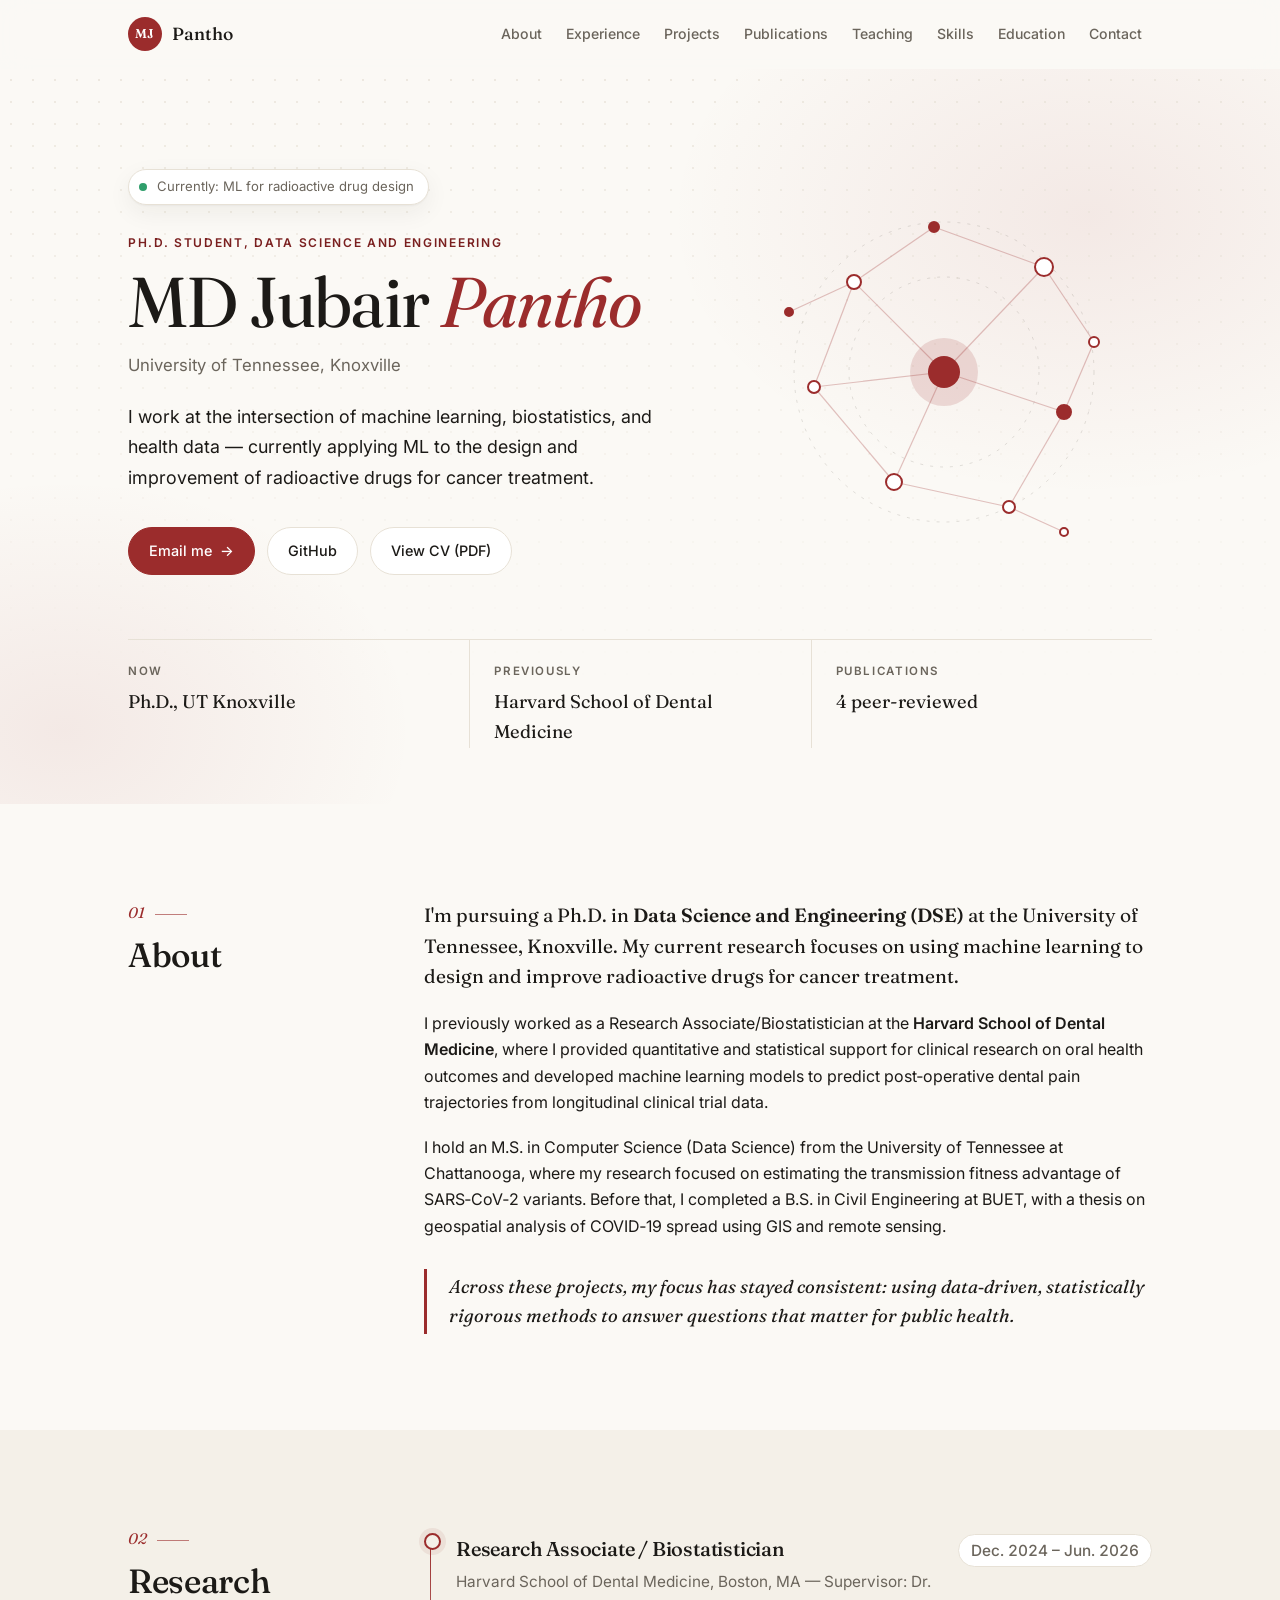
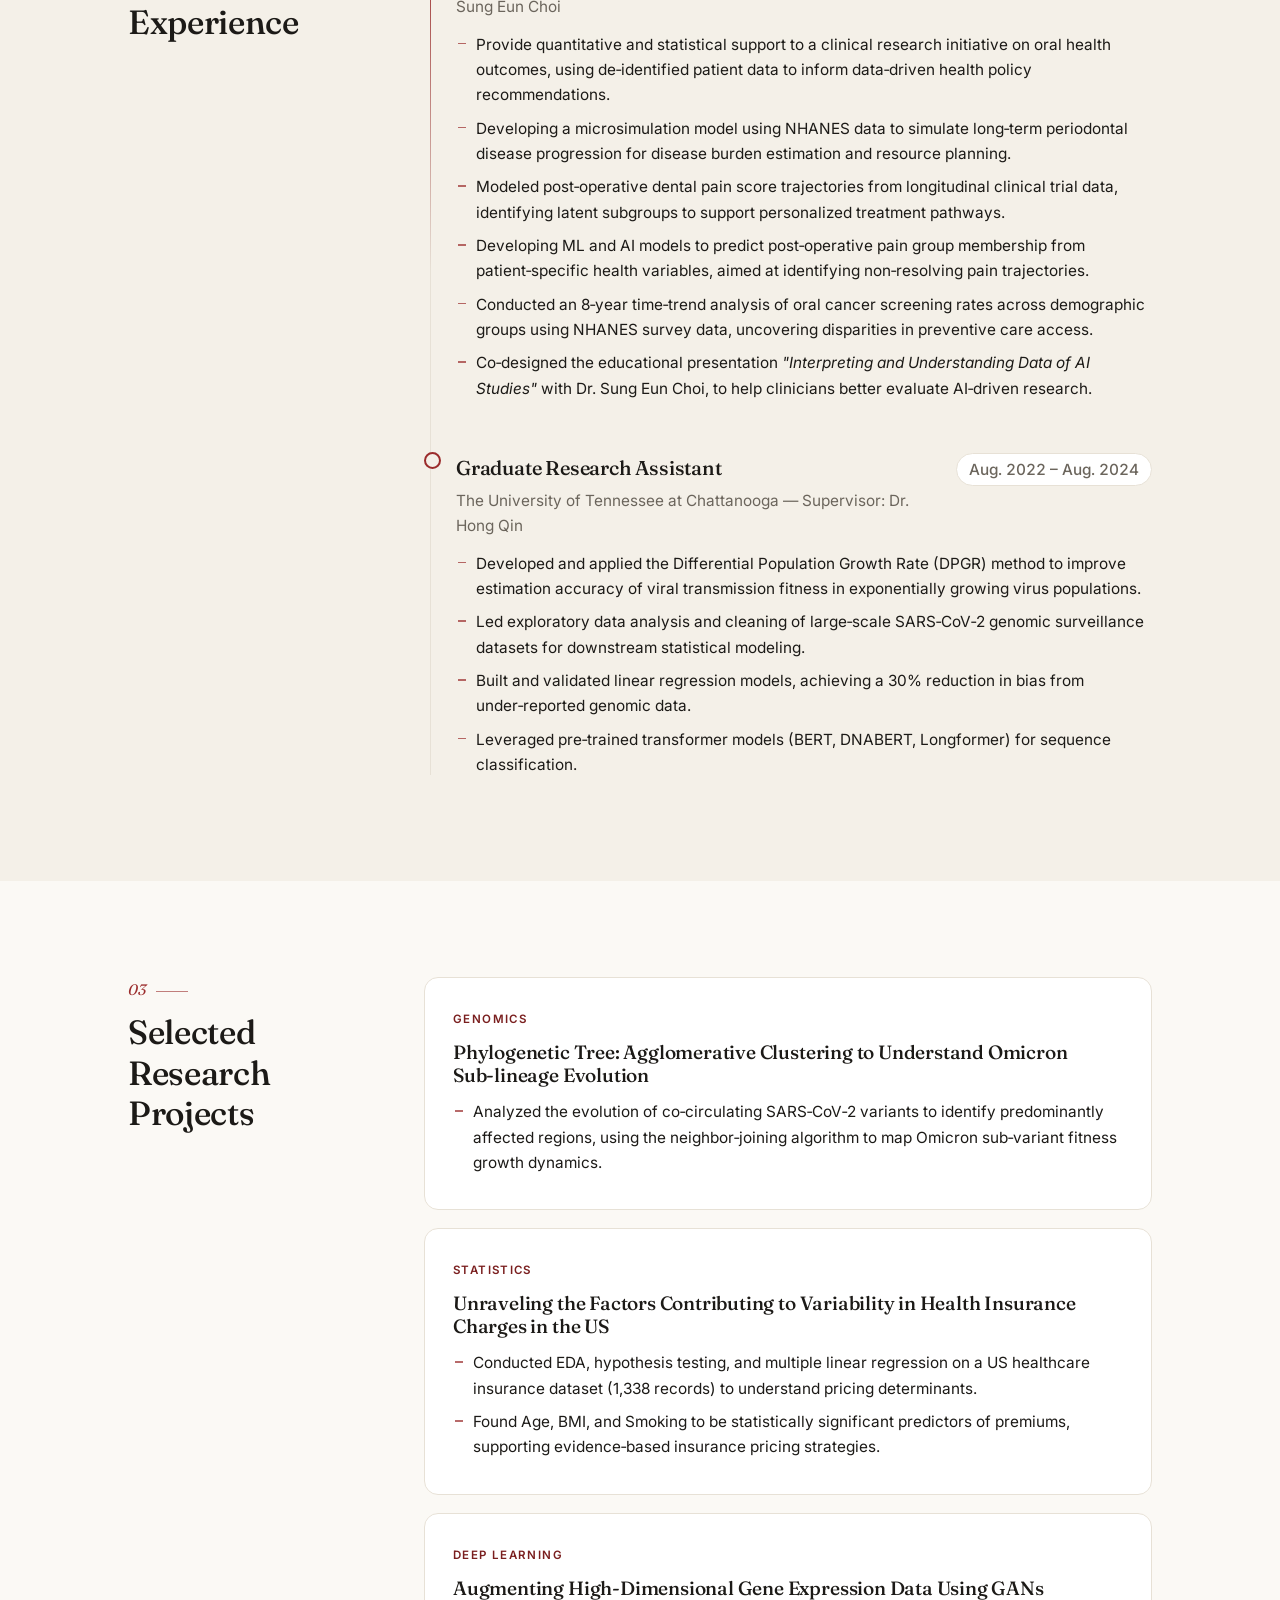
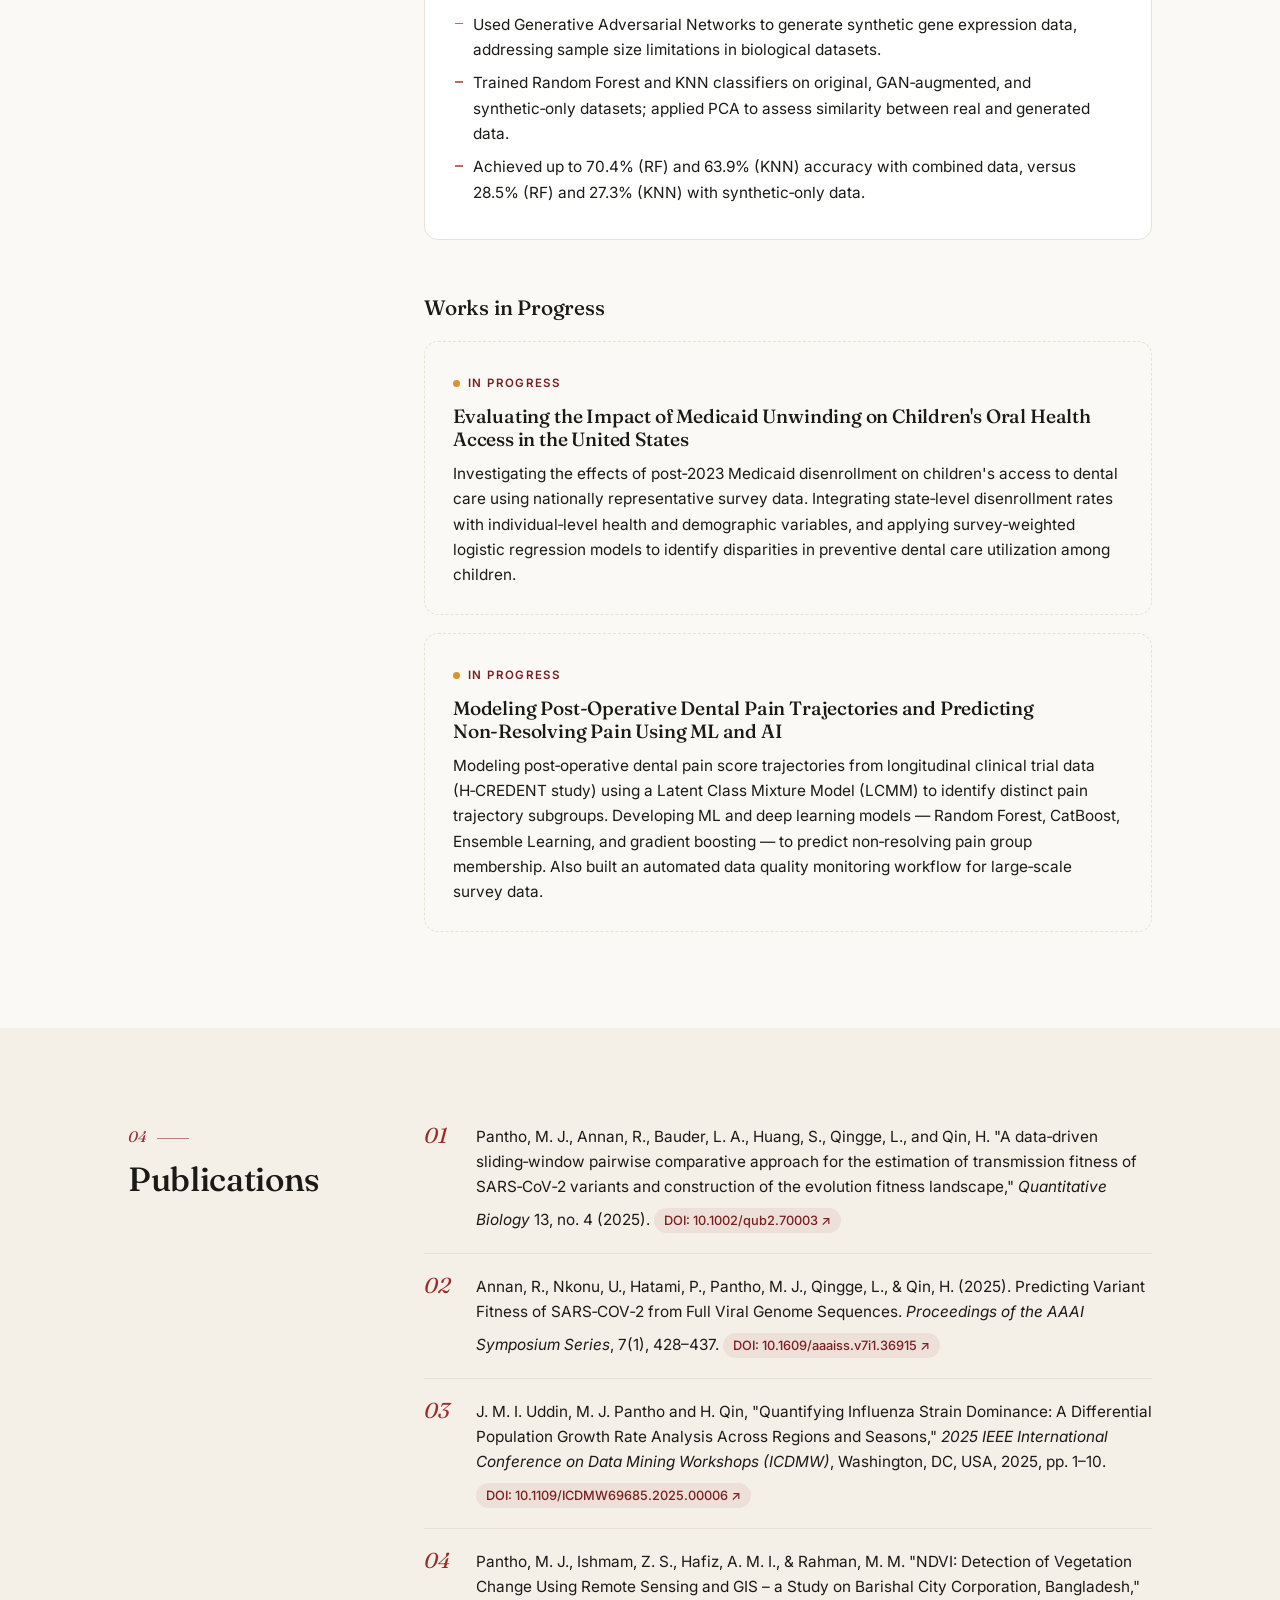
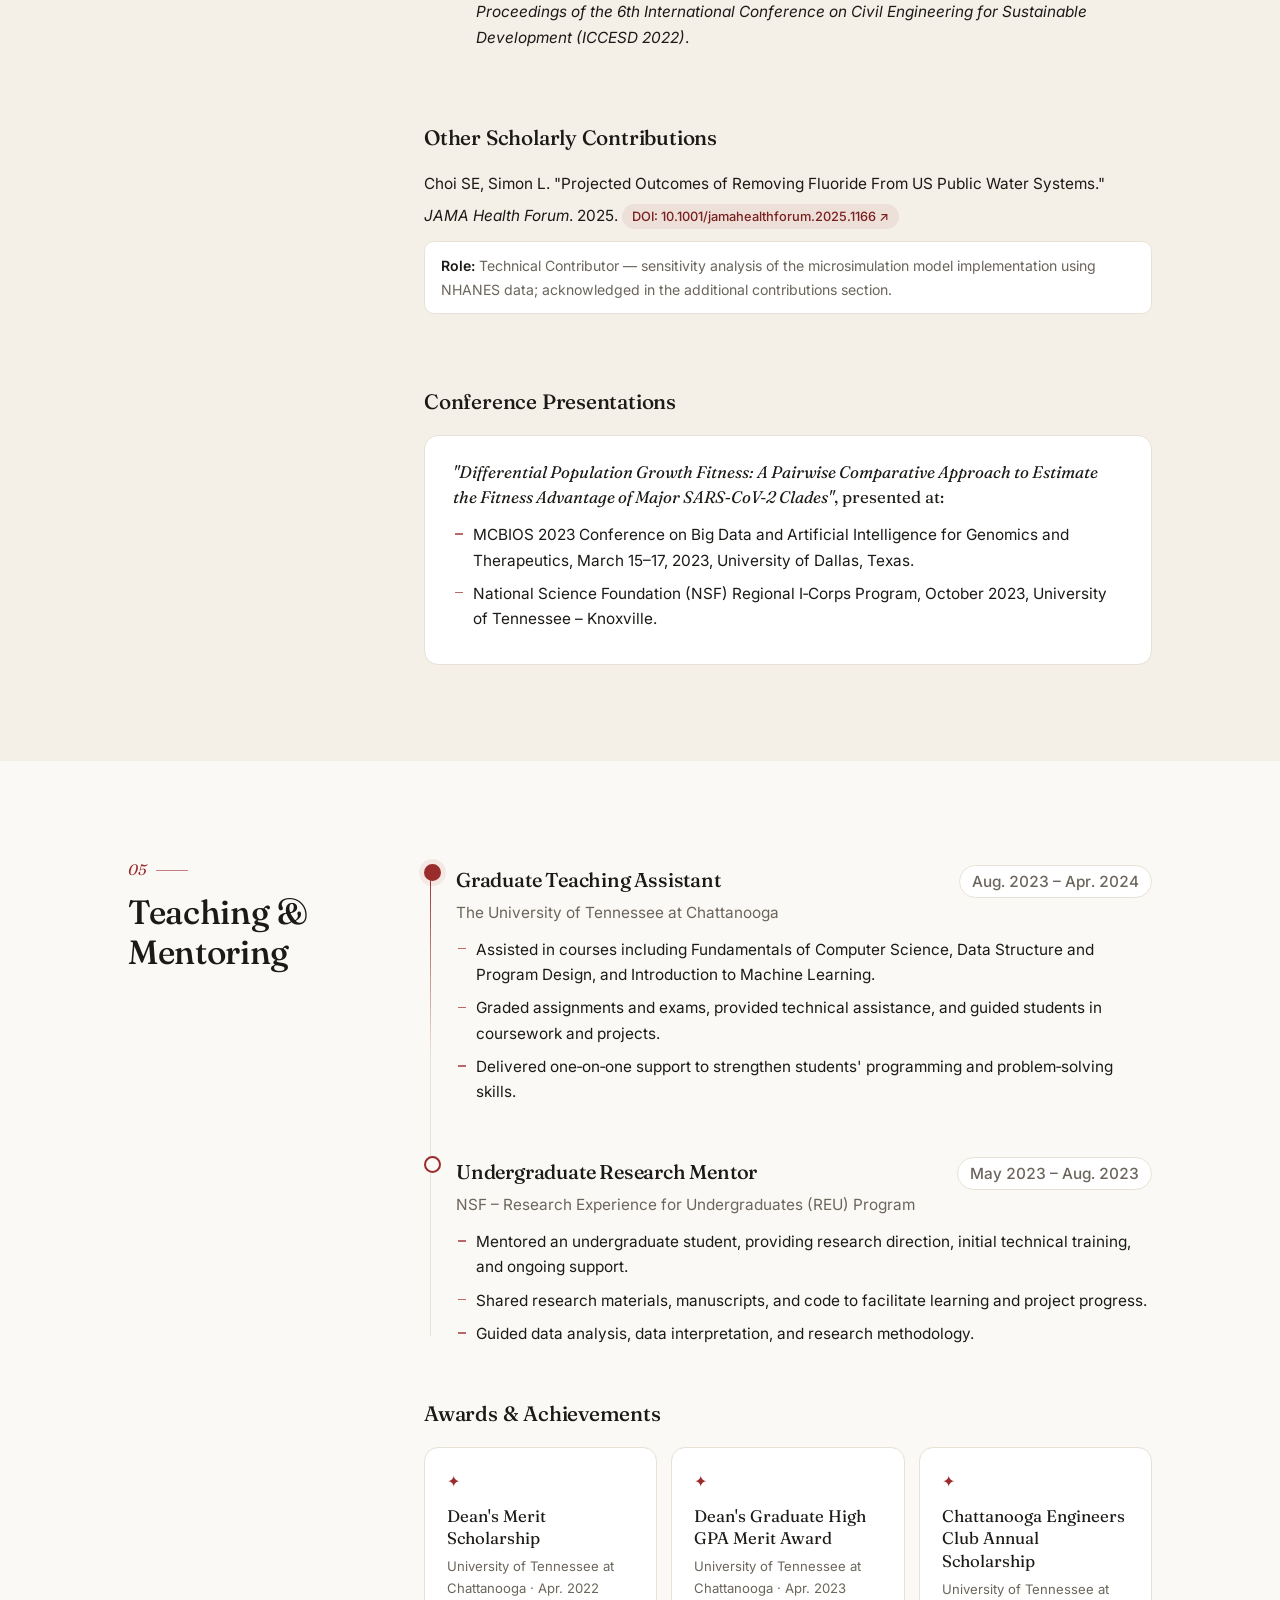
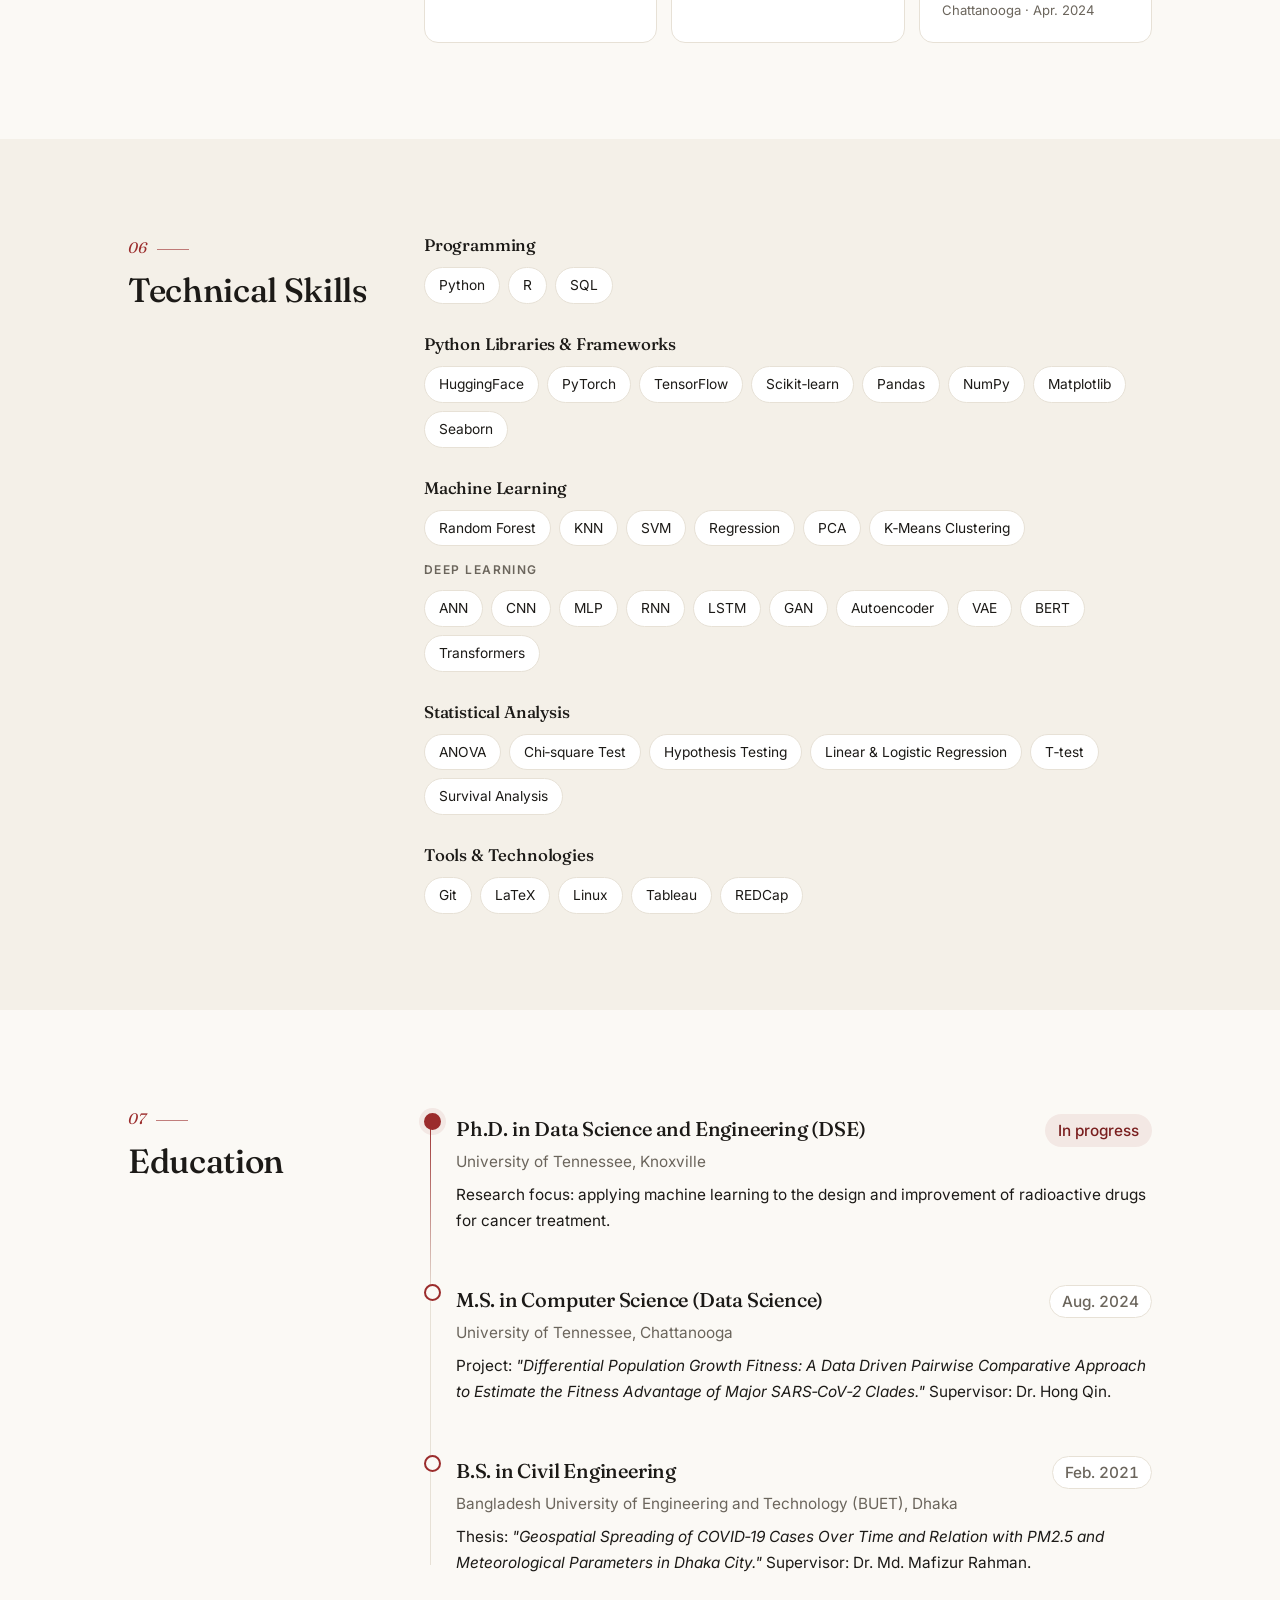
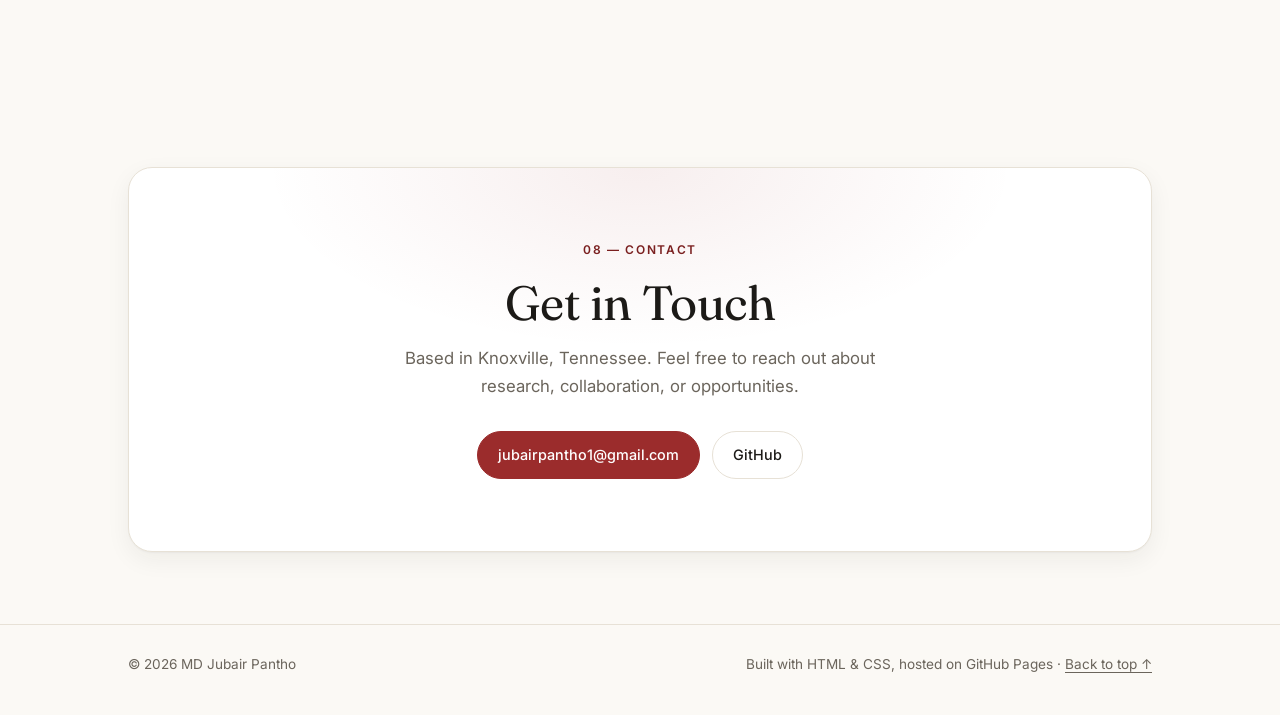
==== commit ba977d19: "Update contact location to Knoxville, Tennessee Co-Authored-By: Claude Opus 5.5 <noreply@anthropic.c" ====
--- a/index.html
+++ b/index.html
@@ -357,7 +357,7 @@
       <div class="contact-card reveal">
         <p class="eyebrow">08 — Contact</p>
         <h2>Get in Touch</h2>
-        <p>Based in Boston, MA. Feel free to reach out about research, collaboration, or opportunities.</p>
+        <p>Based in Knoxville, Tennessee. Feel free to reach out about research, collaboration, or opportunities.</p>
         <div class="hero-links">
           <a class="btn btn-primary" href="mailto:jubairpantho1@gmail.com">jubairpantho1@gmail.com</a>
           <a class="btn" href="https://github.com/jubair231dd" target="_blank" rel="noopener">GitHub</a>
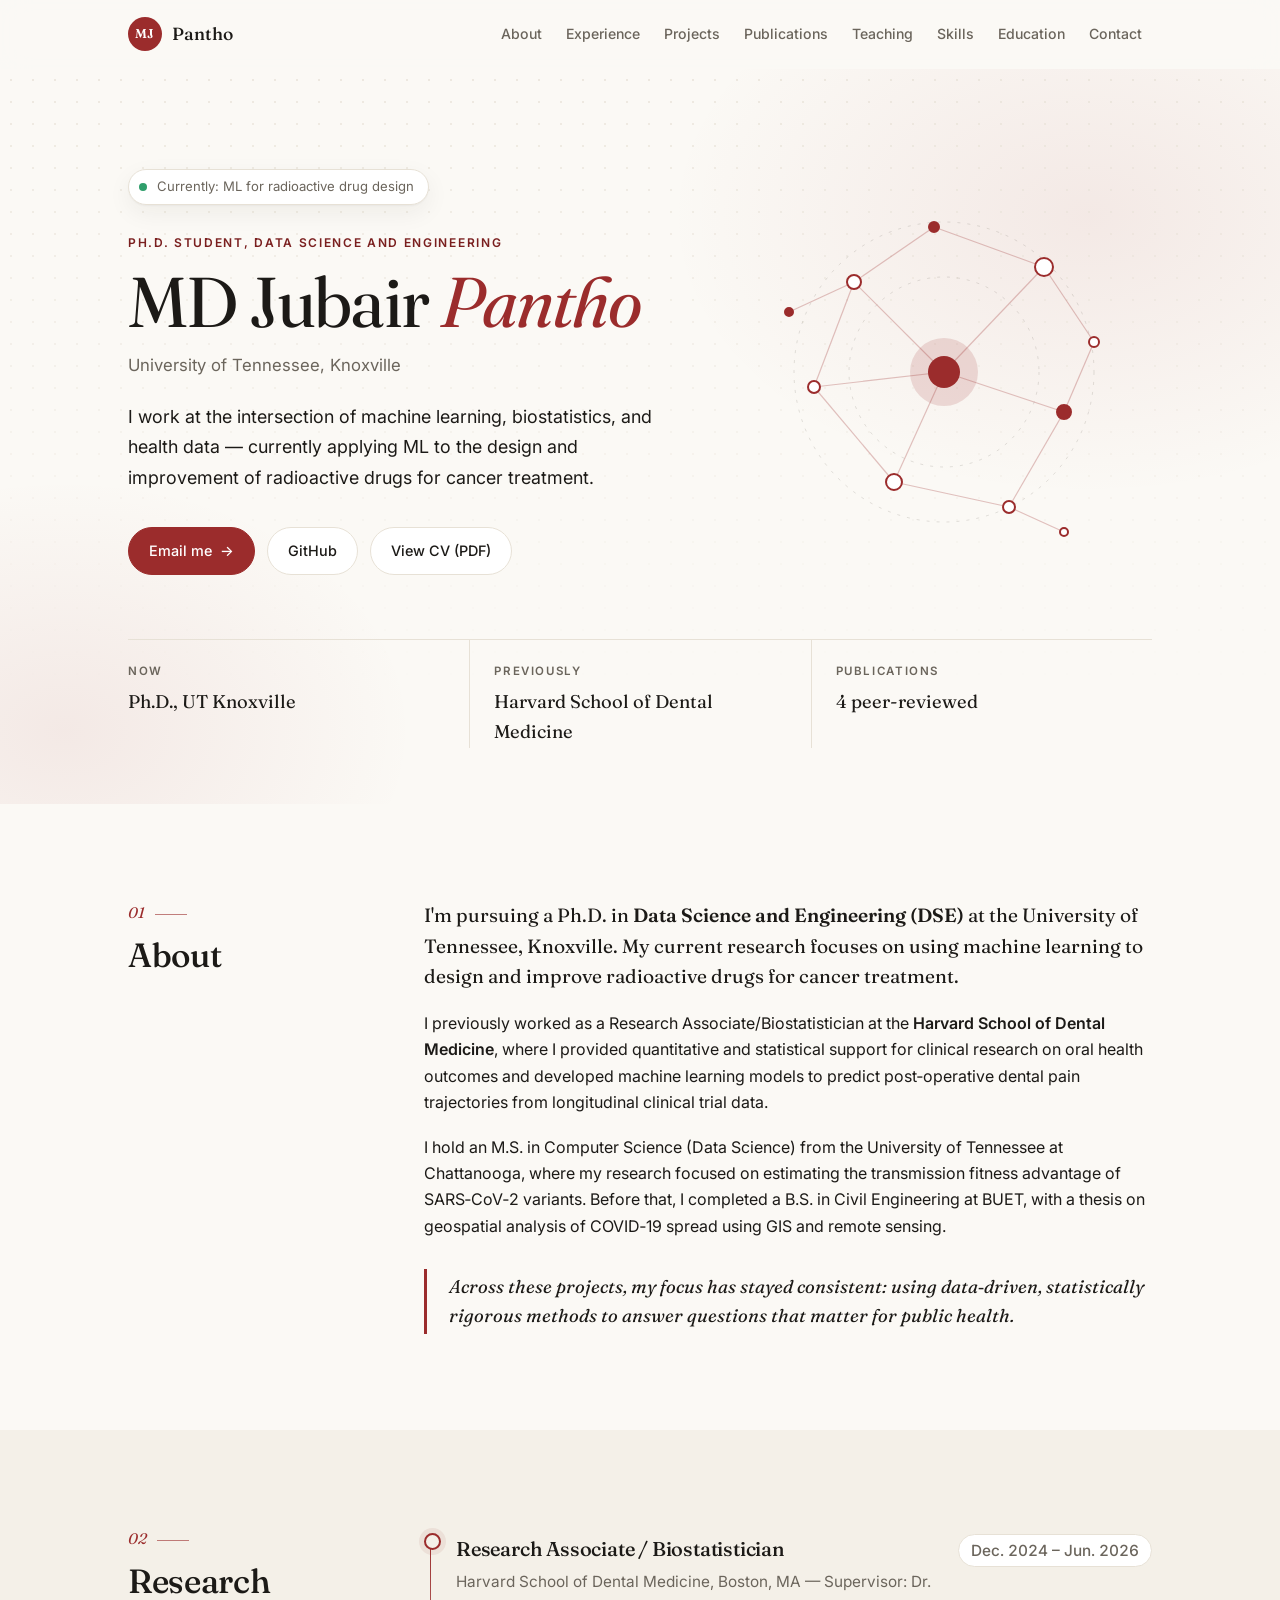
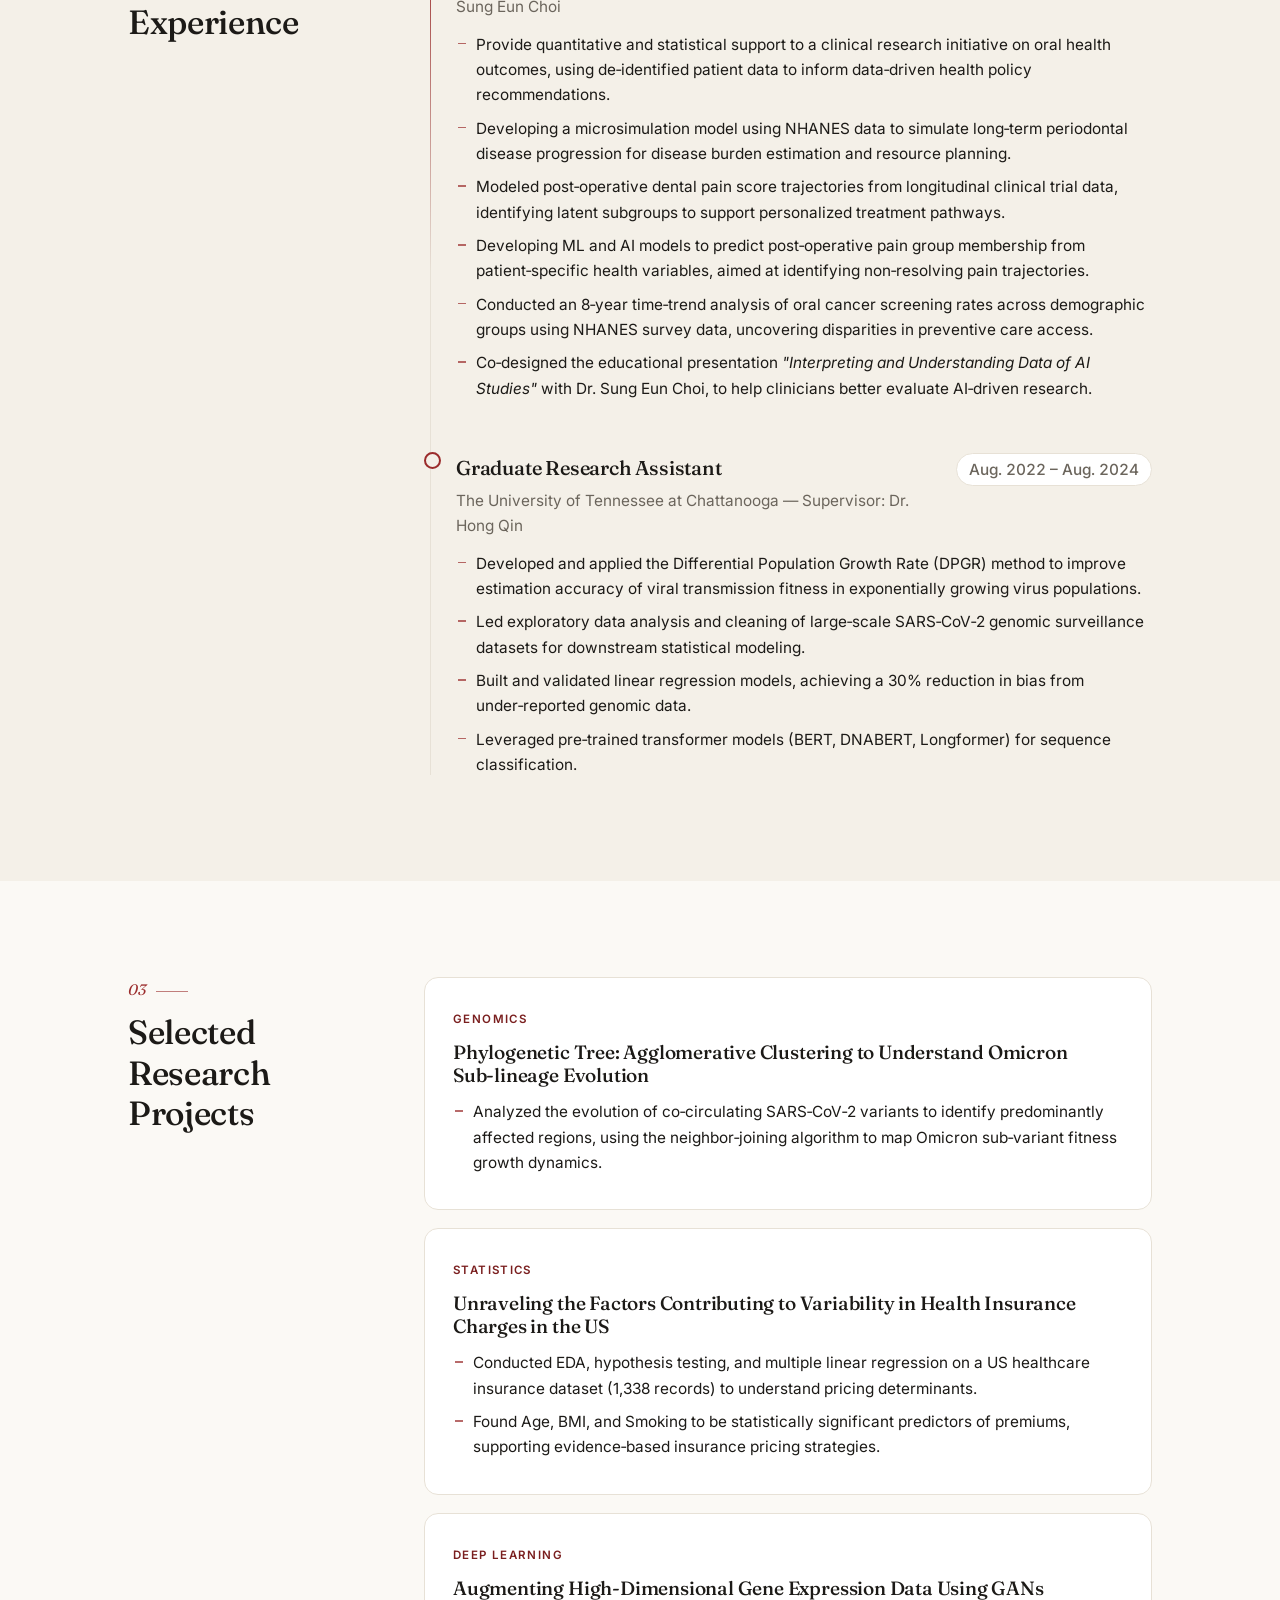
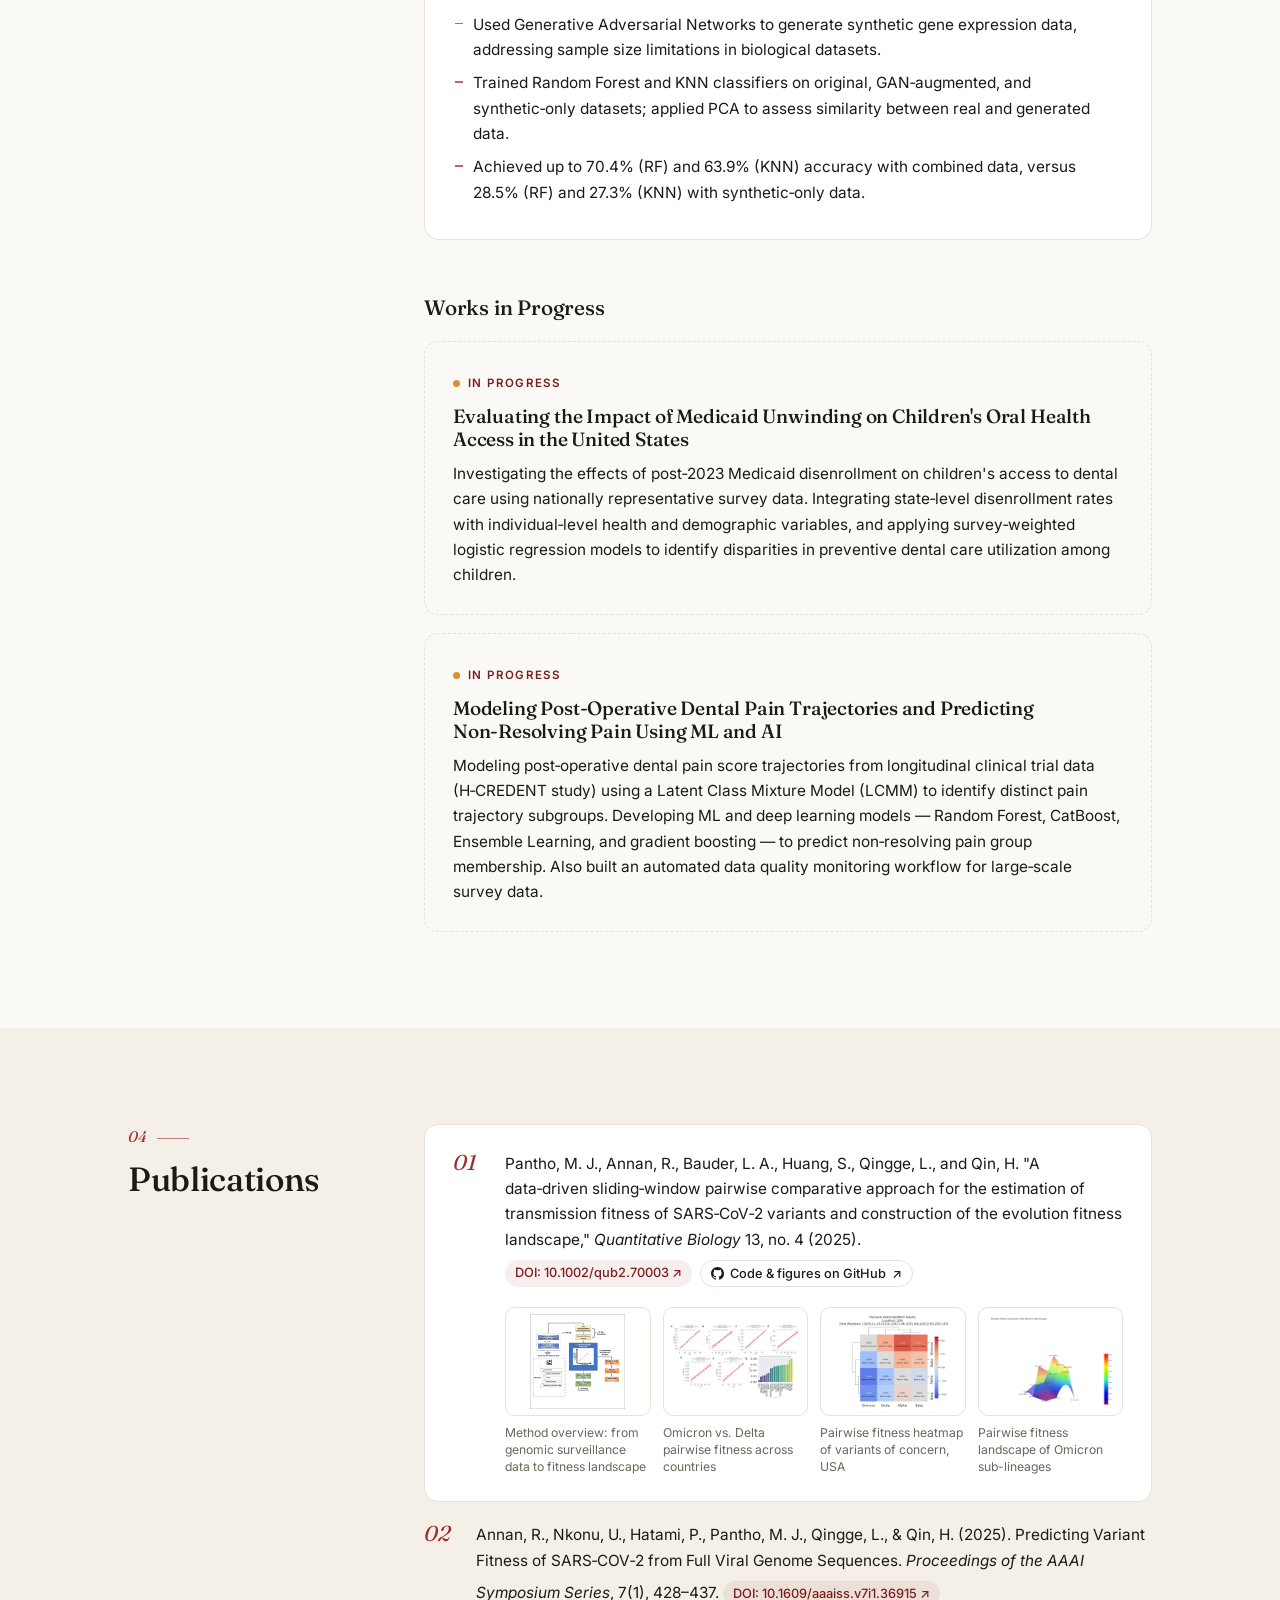
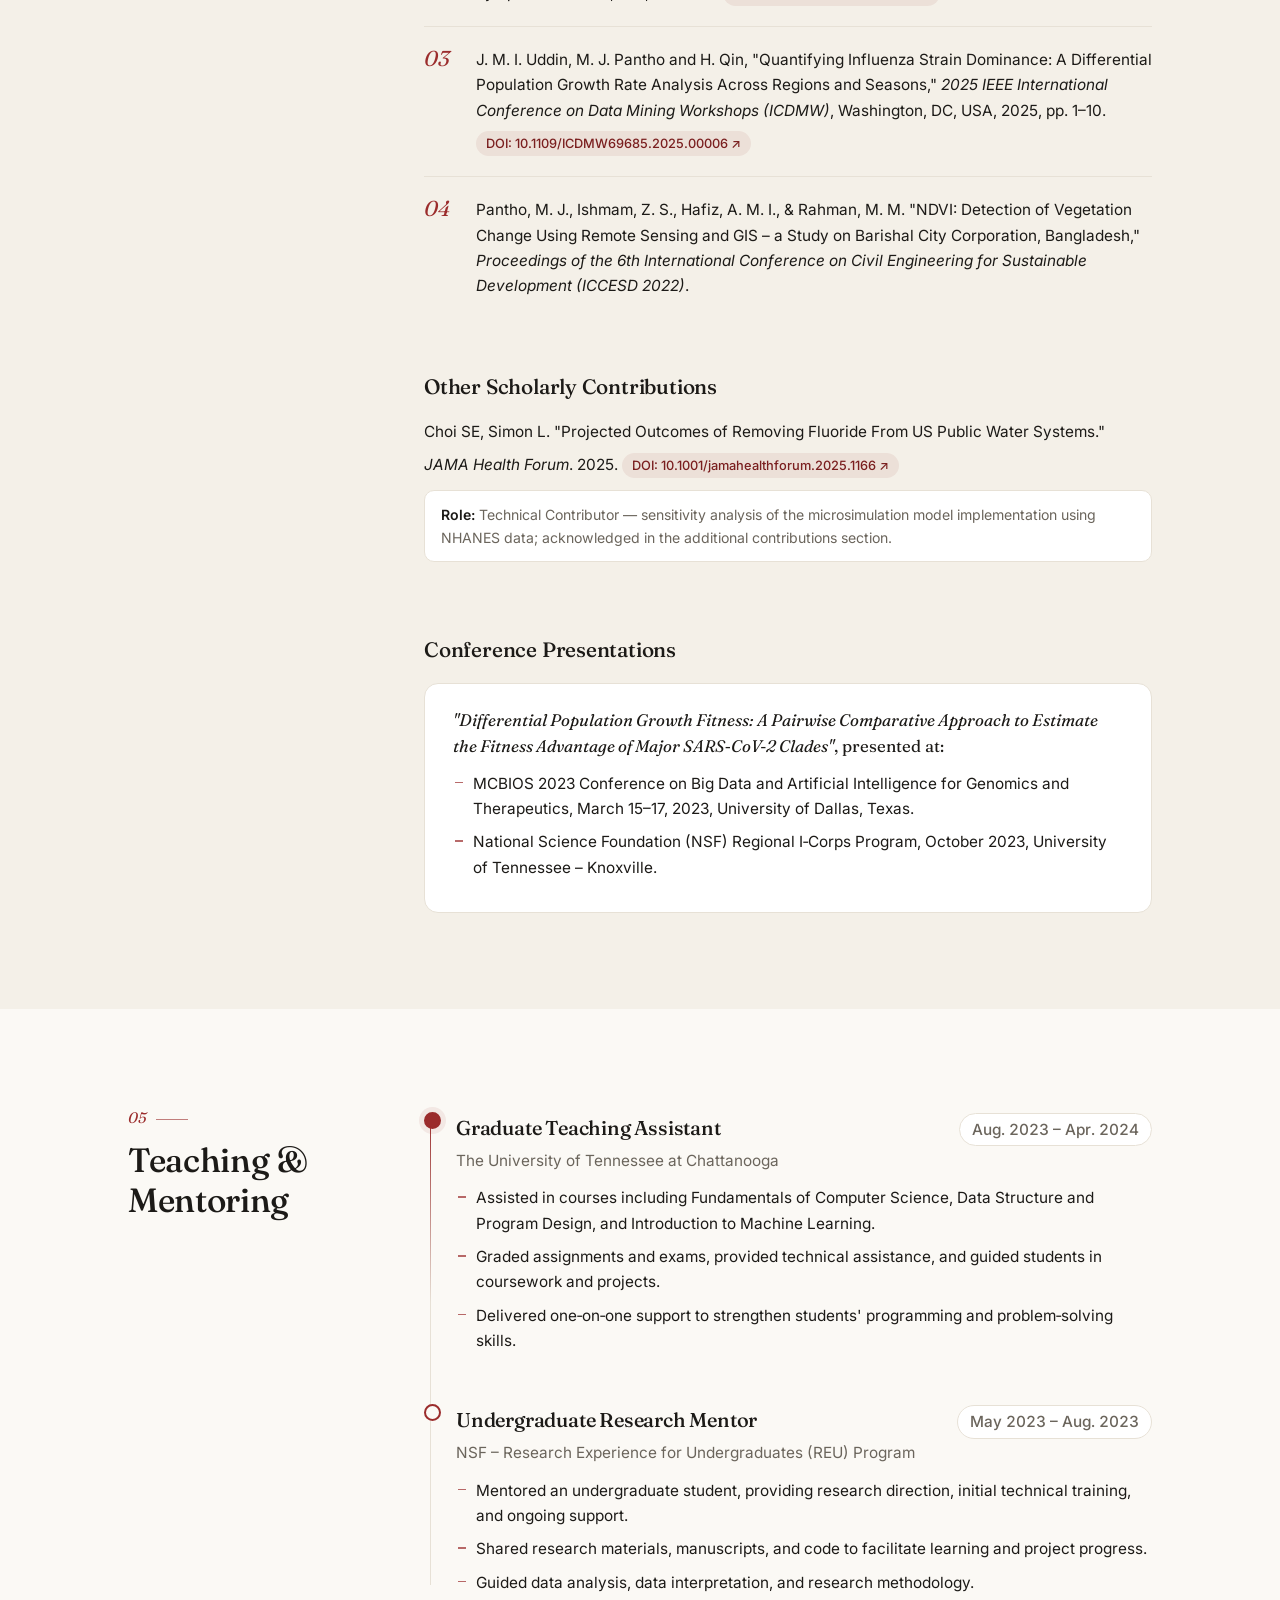
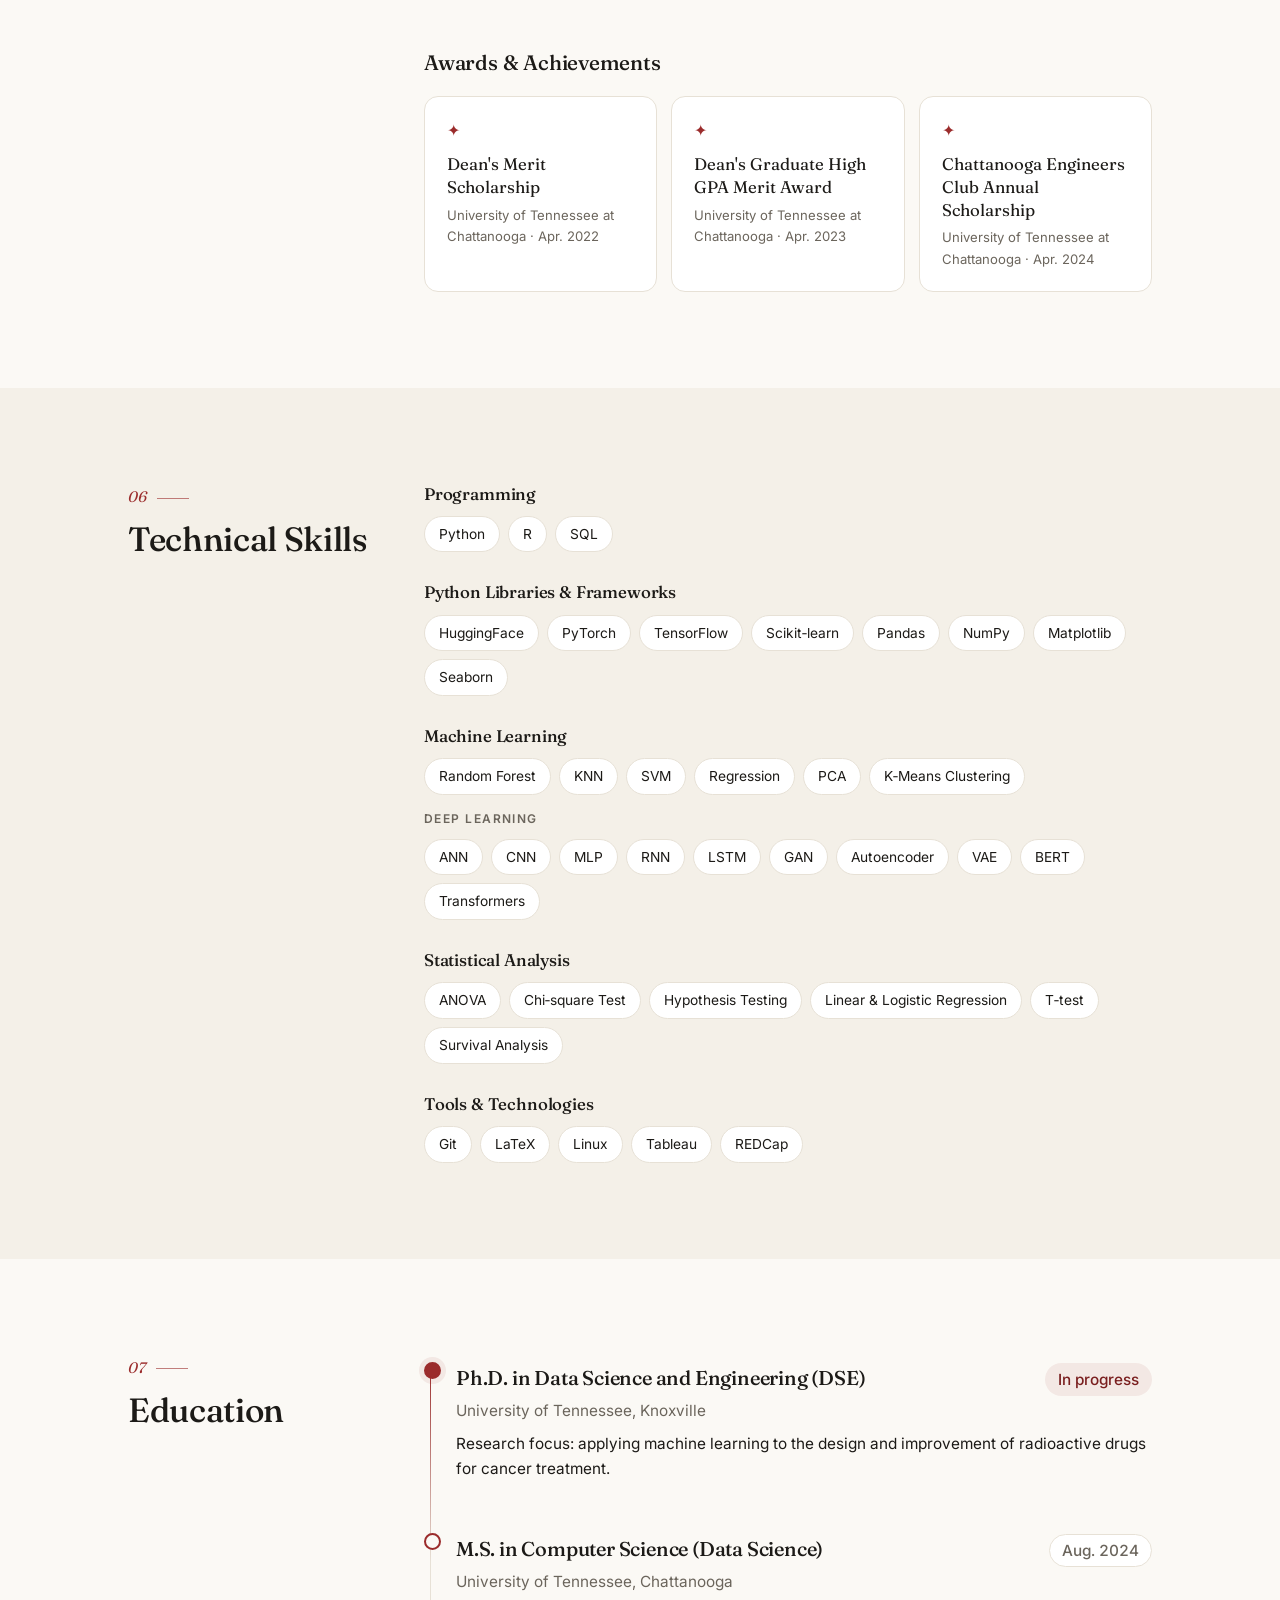
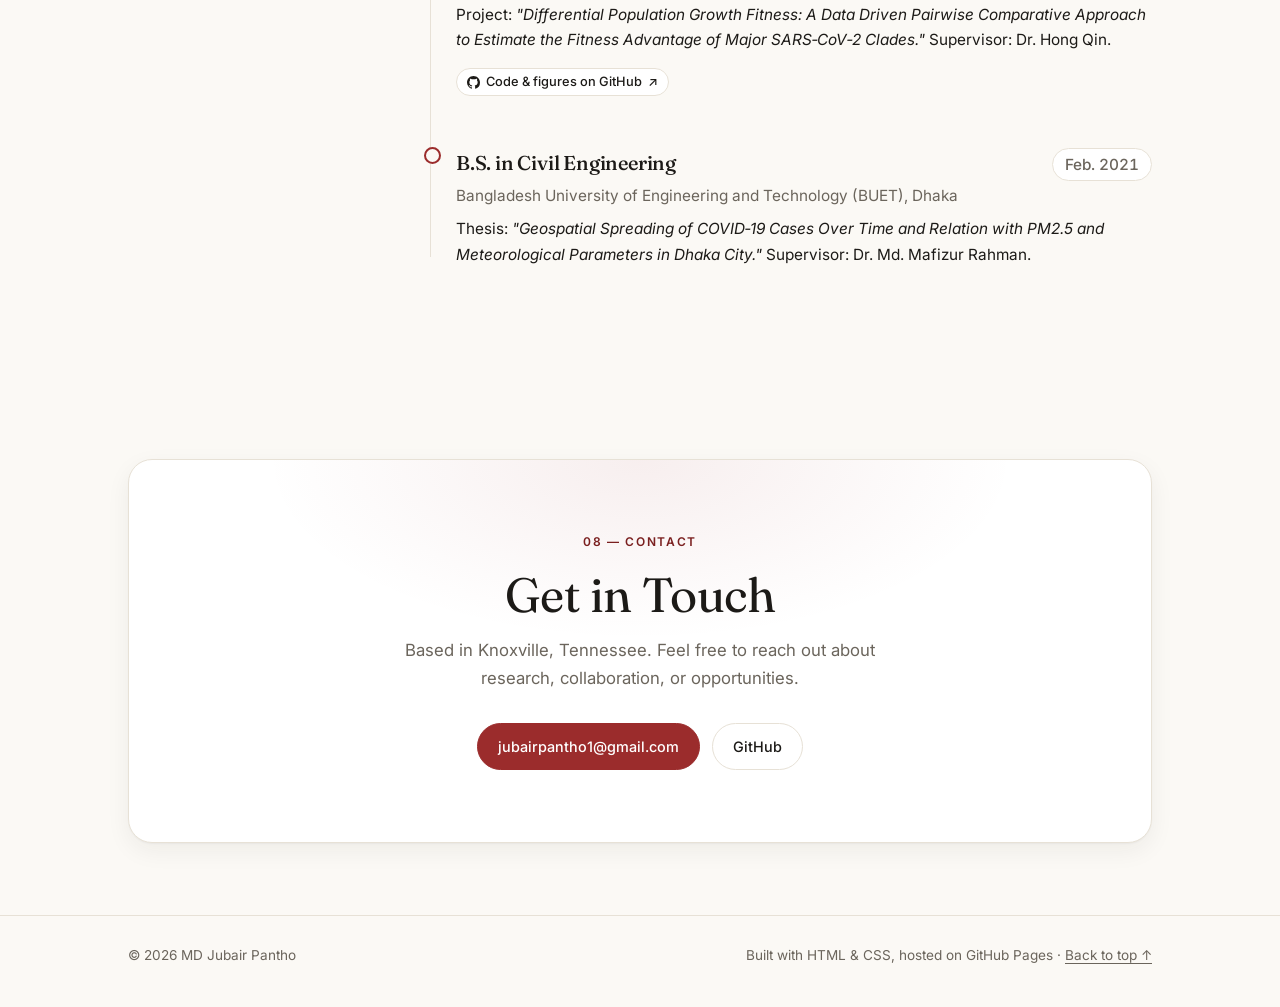
==== commit c804f144: "Feature DPGR paper with GitHub link and figure gallery Co-Authored-By: Claude Opus 5.5 <noreply@anth" ====
--- a/index.html
+++ b/index.html
@@ -212,7 +212,25 @@
       <header class="section-head"><span class="section-num">04</span><h2>Publications</h2></header>
       <div class="section-body">
         <ol class="pub-list numbered">
-          <li class="reveal">Pantho, M. J., Annan, R., Bauder, L. A., Huang, S., Qingge, L., and Qin, H. "A data‑driven sliding‑window pairwise comparative approach for the estimation of transmission fitness of SARS‑CoV‑2 variants and construction of the evolution fitness landscape," <em>Quantitative Biology</em> 13, no. 4 (2025). <a class="doi" href="https://doi.org/10.1002/qub2.70003" target="_blank" rel="noopener">DOI: 10.1002/qub2.70003</a></li>
+          <li class="reveal featured">Pantho, M. J., Annan, R., Bauder, L. A., Huang, S., Qingge, L., and Qin, H. "A data‑driven sliding‑window pairwise comparative approach for the estimation of transmission fitness of SARS‑CoV‑2 variants and construction of the evolution fitness landscape," <em>Quantitative Biology</em> 13, no. 4 (2025). <span class="pub-links"><a class="doi" href="https://doi.org/10.1002/qub2.70003" target="_blank" rel="noopener">DOI: 10.1002/qub2.70003</a><a class="doi code" href="https://github.com/QinLab/DPGR2024" target="_blank" rel="noopener"><svg viewBox="0 0 16 16" aria-hidden="true"><path fill="currentColor" d="M8 0C3.58 0 0 3.58 0 8c0 3.54 2.29 6.53 5.47 7.59.4.07.55-.17.55-.38 0-.19-.01-.82-.01-1.49-2.01.37-2.53-.49-2.69-.94-.09-.23-.48-.94-.82-1.13-.28-.15-.68-.52-.01-.53.63-.01 1.08.58 1.23.82.72 1.21 1.87.87 2.33.66.07-.52.28-.87.51-1.07-1.78-.2-3.64-.89-3.64-3.95 0-.87.31-1.59.82-2.15-.08-.2-.36-1.02.08-2.12 0 0 .67-.21 2.2.82.64-.18 1.32-.27 2-.27.68 0 1.36.09 2 .27 1.53-1.04 2.2-.82 2.2-.82.44 1.1.16 1.92.08 2.12.51.56.82 1.27.82 2.15 0 3.07-1.87 3.75-3.65 3.95.29.25.54.73.54 1.48 0 1.07-.01 1.93-.01 2.2 0 .21.15.46.55.38A8.013 8.013 0 0016 8c0-4.42-3.58-8-8-8z"/></svg>Code &amp; figures on GitHub</a></span>
+            <div class="figs">
+              <button type="button" class="fig" data-full="img/dpgr/method.jpg" data-caption="Method overview: from genomic surveillance data to fitness landscape">
+                <span class="fig-img"><img src="img/dpgr/method-thumb.jpg" alt="Method overview: from genomic surveillance data to fitness landscape" loading="lazy"></span>
+                <span class="fig-cap">Method overview: from genomic surveillance data to fitness landscape</span>
+              </button>
+              <button type="button" class="fig" data-full="img/dpgr/omicron-delta.jpg" data-caption="Omicron vs. Delta pairwise fitness across countries">
+                <span class="fig-img"><img src="img/dpgr/omicron-delta-thumb.jpg" alt="Omicron vs. Delta pairwise fitness across countries" loading="lazy"></span>
+                <span class="fig-cap">Omicron vs. Delta pairwise fitness across countries</span>
+              </button>
+              <button type="button" class="fig" data-full="img/dpgr/heatmap-usa.jpg" data-caption="Pairwise fitness heatmap of variants of concern, USA">
+                <span class="fig-img"><img src="img/dpgr/heatmap-usa-thumb.jpg" alt="Pairwise fitness heatmap of variants of concern, USA" loading="lazy"></span>
+                <span class="fig-cap">Pairwise fitness heatmap of variants of concern, USA</span>
+              </button>
+              <button type="button" class="fig" data-full="img/dpgr/landscape.jpg" data-caption="Pairwise fitness landscape of Omicron sub-lineages">
+                <span class="fig-img"><img src="img/dpgr/landscape-thumb.jpg" alt="Pairwise fitness landscape of Omicron sub-lineages" loading="lazy"></span>
+                <span class="fig-cap">Pairwise fitness landscape of Omicron sub-lineages</span>
+              </button>
+            </div></li>
           <li class="reveal">Annan, R., Nkonu, U., Hatami, P., Pantho, M. J., Qingge, L., &amp; Qin, H. (2025). Predicting Variant Fitness of SARS‑COV‑2 from Full Viral Genome Sequences. <em>Proceedings of the AAAI Symposium Series</em>, 7(1), 428–437. <a class="doi" href="https://doi.org/10.1609/aaaiss.v7i1.36915" target="_blank" rel="noopener">DOI: 10.1609/aaaiss.v7i1.36915</a></li>
           <li class="reveal">J. M. I. Uddin, M. J. Pantho and H. Qin, "Quantifying Influenza Strain Dominance: A Differential Population Growth Rate Analysis Across Regions and Seasons," <em>2025 IEEE International Conference on Data Mining Workshops (ICDMW)</em>, Washington, DC, USA, 2025, pp. 1–10. <a class="doi" href="https://doi.org/10.1109/ICDMW69685.2025.00006" target="_blank" rel="noopener">DOI: 10.1109/ICDMW69685.2025.00006</a></li>
           <li class="reveal">Pantho, M. J., Ishmam, Z. S., Hafiz, A. M. I., &amp; Rahman, M. M. "NDVI: Detection of Vegetation Change Using Remote Sensing and GIS – a Study on Barishal City Corporation, Bangladesh," <em>Proceedings of the 6th International Conference on Civil Engineering for Sustainable Development (ICCESD 2022)</em>.</li>
@@ -336,6 +354,7 @@
             <p class="entry-date">Aug. 2024</p>
           </div>
           <p>Project: <em>"Differential Population Growth Fitness: A Data Driven Pairwise Comparative Approach to Estimate the Fitness Advantage of Major SARS‑CoV‑2 Clades."</em> Supervisor: Dr. Hong Qin.</p>
+          <p><a class="doi code" href="https://github.com/QinLab/DPGR2024" target="_blank" rel="noopener"><svg viewBox="0 0 16 16" aria-hidden="true"><path fill="currentColor" d="M8 0C3.58 0 0 3.58 0 8c0 3.54 2.29 6.53 5.47 7.59.4.07.55-.17.55-.38 0-.19-.01-.82-.01-1.49-2.01.37-2.53-.49-2.69-.94-.09-.23-.48-.94-.82-1.13-.28-.15-.68-.52-.01-.53.63-.01 1.08.58 1.23.82.72 1.21 1.87.87 2.33.66.07-.52.28-.87.51-1.07-1.78-.2-3.64-.89-3.64-3.95 0-.87.31-1.59.82-2.15-.08-.2-.36-1.02.08-2.12 0 0 .67-.21 2.2.82.64-.18 1.32-.27 2-.27.68 0 1.36.09 2 .27 1.53-1.04 2.2-.82 2.2-.82.44 1.1.16 1.92.08 2.12.51.56.82 1.27.82 2.15 0 3.07-1.87 3.75-3.65 3.95.29.25.54.73.54 1.48 0 1.07-.01 1.93-.01 2.2 0 .21.15.46.55.38A8.013 8.013 0 0016 8c0-4.42-3.58-8-8-8z"/></svg>Code &amp; figures on GitHub</a></p>
         </article>
 
         <article class="entry reveal">
@@ -375,6 +394,11 @@
   </div>
 </footer>
 
+<dialog class="lightbox" id="lightbox">
+  <button type="button" class="lightbox-close" aria-label="Close">&times;</button>
+  <figure><img alt=""><figcaption></figcaption></figure>
+</dialog>
+
 <script src="script.js"></script>
 </body>
 </html>
--- a/style.css
+++ b/style.css
@@ -667,6 +667,124 @@
   .doi:hover { color: #1a1916; }
 }
 
+.pub-links {
+  display: flex;
+  flex-wrap: wrap;
+  gap: 8px;
+  margin-top: 8px;
+}
+.pub-links .doi { margin-top: 0; }
+.doi.code {
+  display: inline-flex;
+  align-items: center;
+  gap: 6px;
+  background: var(--surface);
+  border: 1px solid var(--border);
+  color: var(--text);
+}
+.doi.code svg { width: 13px; height: 13px; }
+.doi.code:hover { border-color: var(--accent); }
+
+/* Featured publication with figure gallery */
+.pub-list li.featured {
+  padding: 26px 28px 26px 80px;
+  margin-bottom: 20px;
+  border: 1px solid var(--border);
+  border-radius: var(--radius);
+  background: var(--surface);
+}
+.pub-list.numbered li.featured::before { top: 26px; left: 28px; }
+.pub-list li.featured + li { padding-top: 0; }
+.pub-list.numbered li.featured + li::before { top: 0; }
+
+.figs {
+  display: grid;
+  grid-template-columns: repeat(4, 1fr);
+  gap: 12px;
+  margin-top: 20px;
+}
+.fig {
+  display: flex;
+  flex-direction: column;
+  gap: 8px;
+  padding: 0;
+  border: 0;
+  background: none;
+  font: inherit;
+  text-align: left;
+  color: inherit;
+  cursor: zoom-in;
+}
+.fig-img {
+  display: block;
+  aspect-ratio: 4 / 3;
+  overflow: hidden;
+  border-radius: 10px;
+  border: 1px solid var(--border);
+  background: #fff;
+}
+.fig-img img {
+  width: 100%;
+  height: 100%;
+  object-fit: contain;
+  padding: 6px;
+  transition: transform 0.5s var(--ease);
+}
+.fig:hover .fig-img img { transform: scale(1.06); }
+.fig:hover .fig-img { border-color: var(--accent); }
+.fig:focus-visible .fig-img { outline: 2px solid var(--accent); outline-offset: 2px; }
+.fig-cap {
+  font-size: 0.76rem;
+  line-height: 1.4;
+  color: var(--text-muted);
+}
+
+.lightbox {
+  width: min(1100px, 94vw);
+  max-width: none;
+  max-height: 92vh;
+  padding: 0;
+  border: 0;
+  border-radius: 16px;
+  background: #fff;
+  box-shadow: var(--shadow-lg);
+  overflow: visible;
+}
+.lightbox::backdrop {
+  background: rgba(15, 14, 12, 0.72);
+  backdrop-filter: blur(4px);
+}
+.lightbox[open] { animation: lb-in 0.35s var(--ease); }
+@keyframes lb-in { from { opacity: 0; transform: scale(0.96); } }
+.lightbox figure { margin: 0; padding: 20px; }
+.lightbox img {
+  display: block;
+  width: 100%;
+  max-height: calc(92vh - 90px);
+  object-fit: contain;
+}
+.lightbox figcaption {
+  margin-top: 12px;
+  font-size: 0.9rem;
+  color: #4a4640;
+  text-align: center;
+}
+.lightbox-close {
+  position: absolute;
+  top: -14px;
+  right: -14px;
+  width: 38px;
+  height: 38px;
+  border-radius: 50%;
+  border: 0;
+  background: var(--accent);
+  color: #fff;
+  font-size: 1.4rem;
+  line-height: 1;
+  cursor: pointer;
+  box-shadow: var(--shadow);
+}
+
 .role {
   display: block;
   margin-top: 12px;
@@ -895,6 +1013,10 @@
   .entry-head { flex-direction: column; gap: 8px; }
   .card, .talk { padding: 22px 20px; }
   .pub-list.numbered li { padding-left: 40px; }
+  .pub-list li.featured { padding: 58px 18px 20px; }
+  .pub-list.numbered li.featured::before { top: 20px; left: 18px; }
+  .figs { grid-template-columns: repeat(2, 1fr); }
+  .lightbox-close { top: 8px; right: 8px; }
   .contact-card { padding: 52px 22px; }
   .footer-inner { flex-direction: column; text-align: center; }
 }
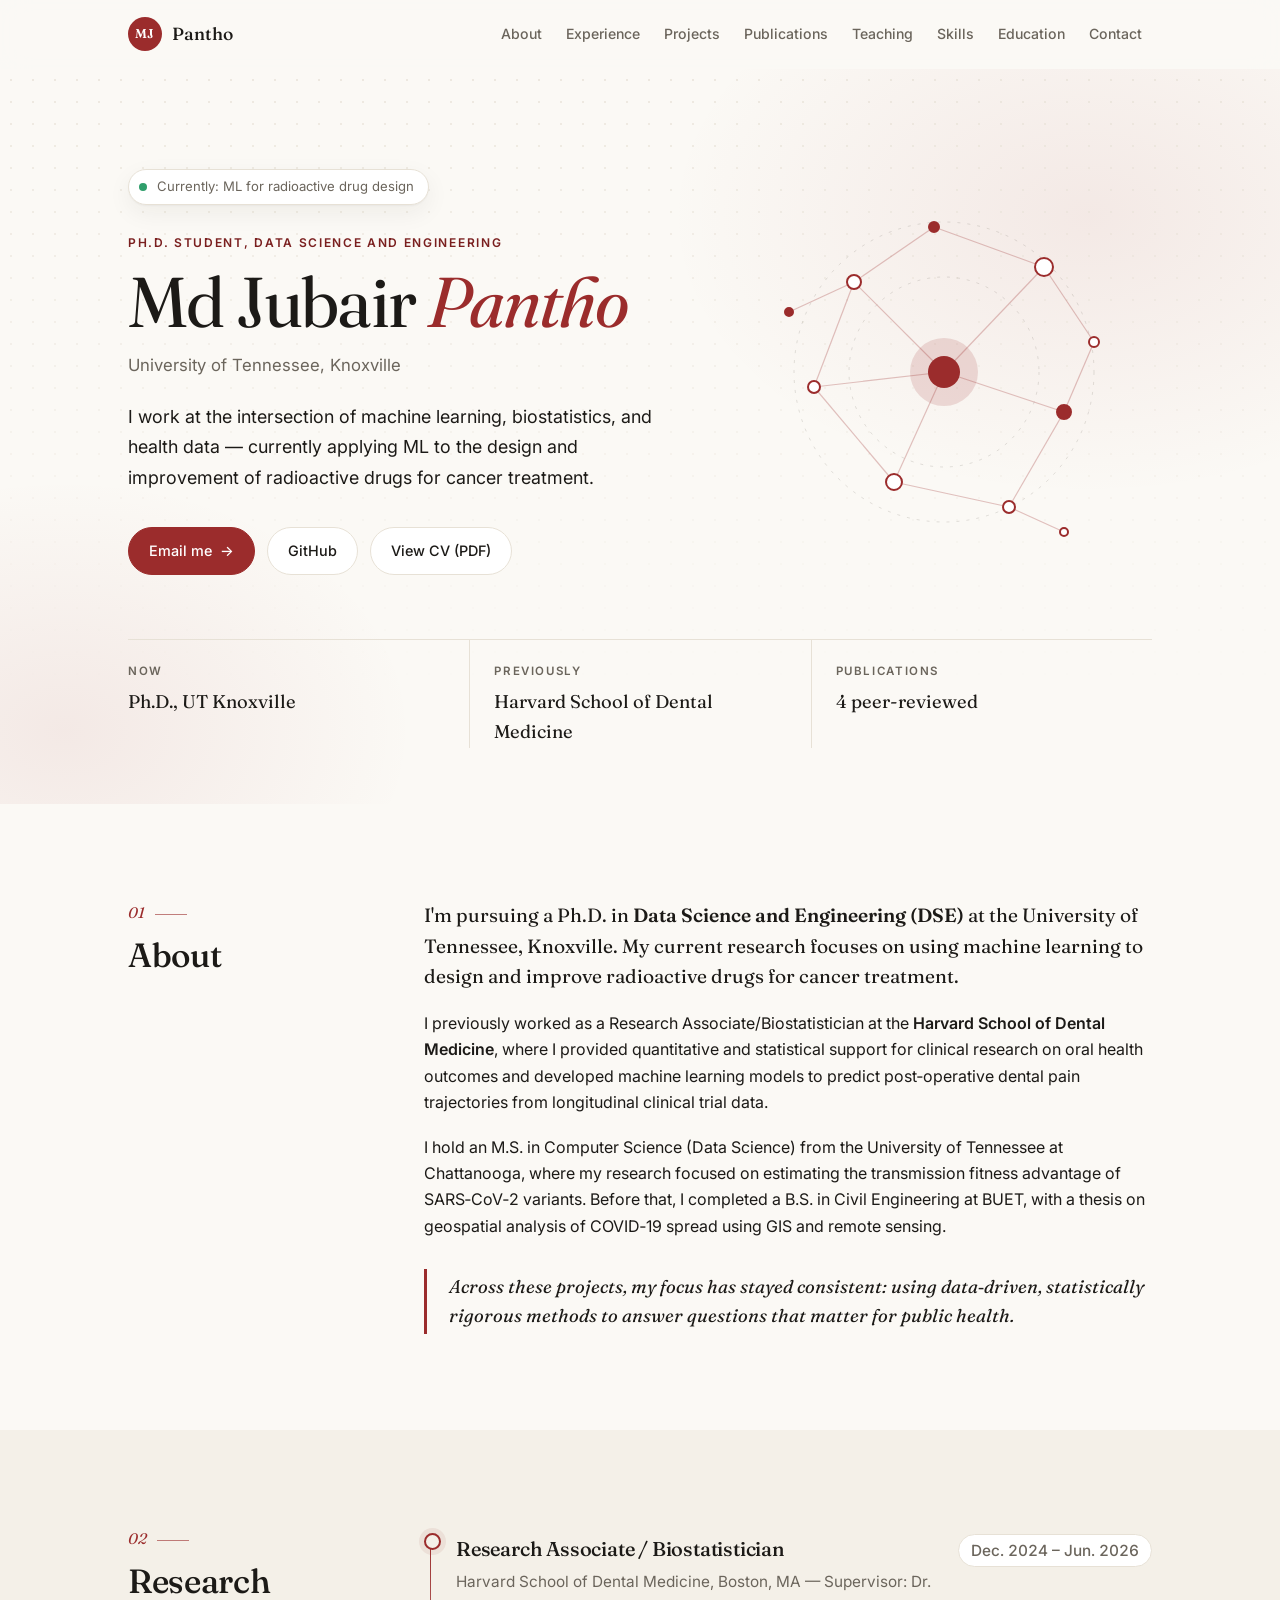
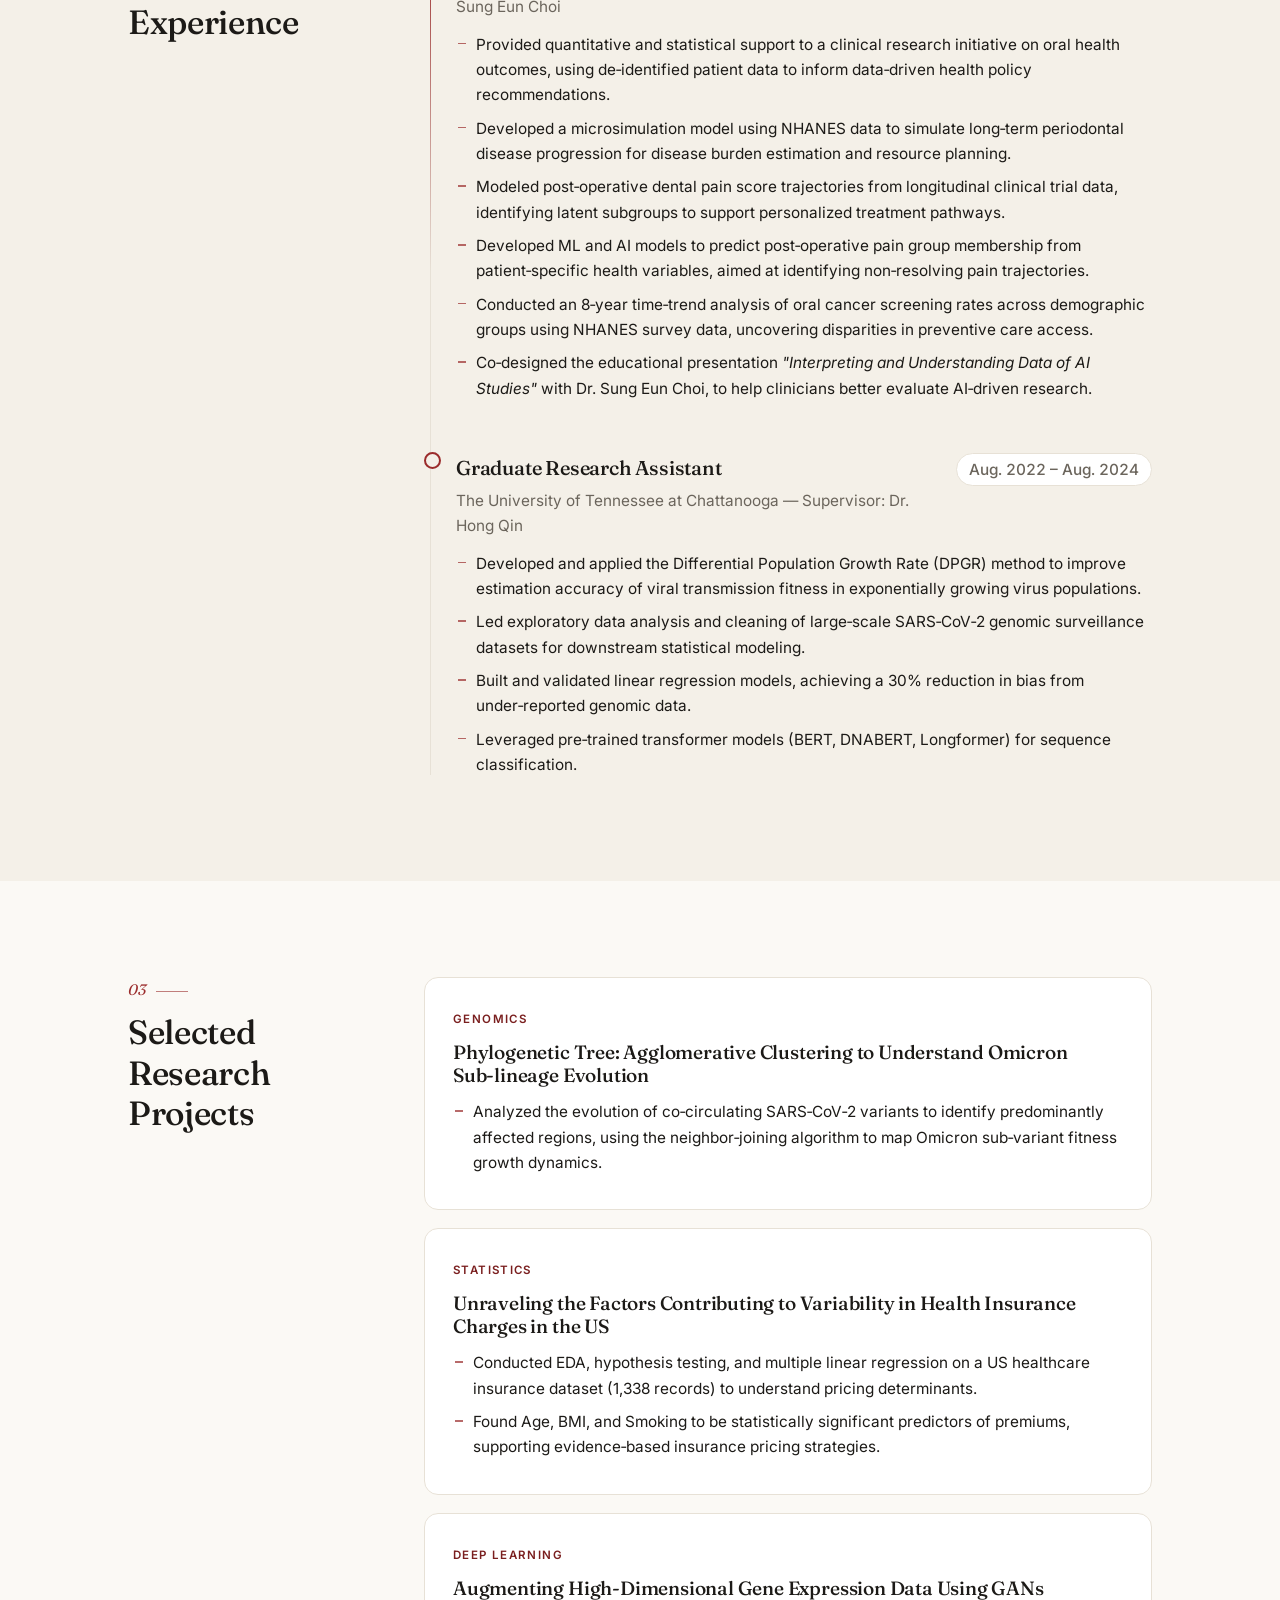
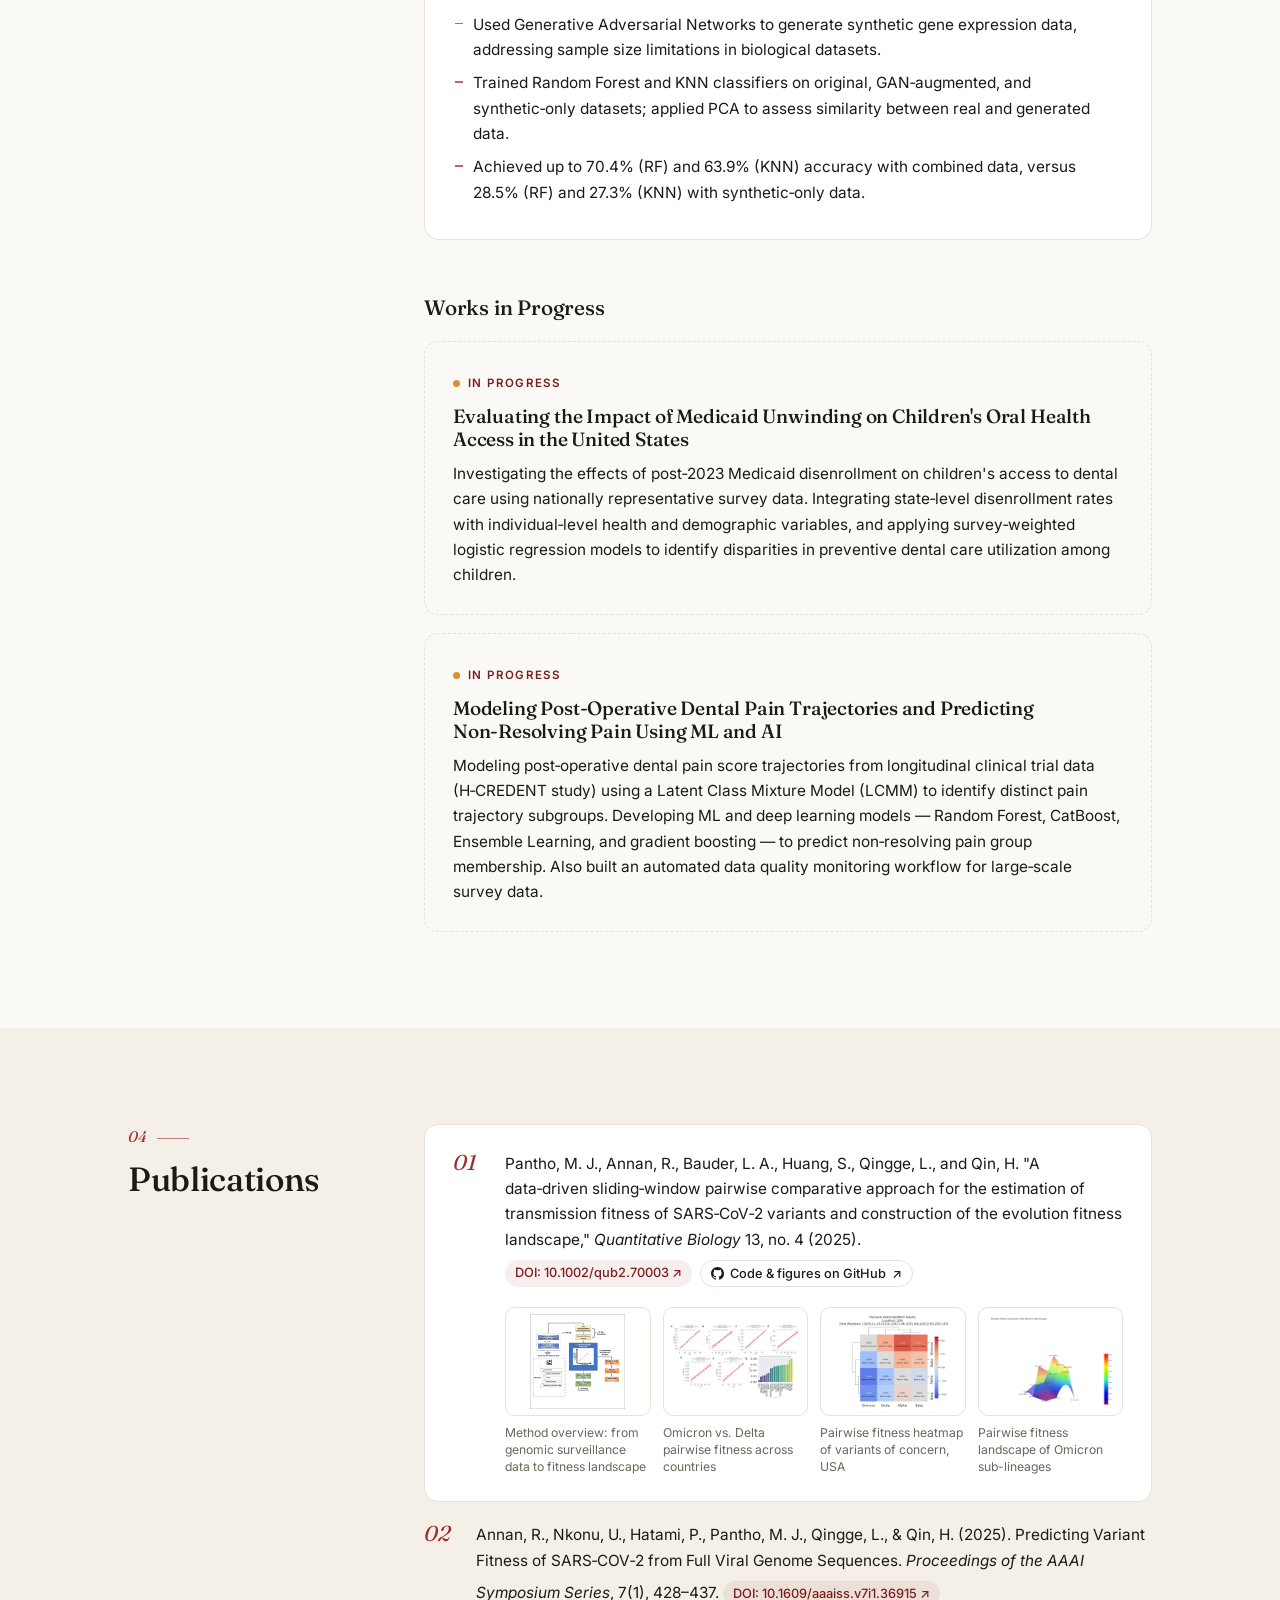
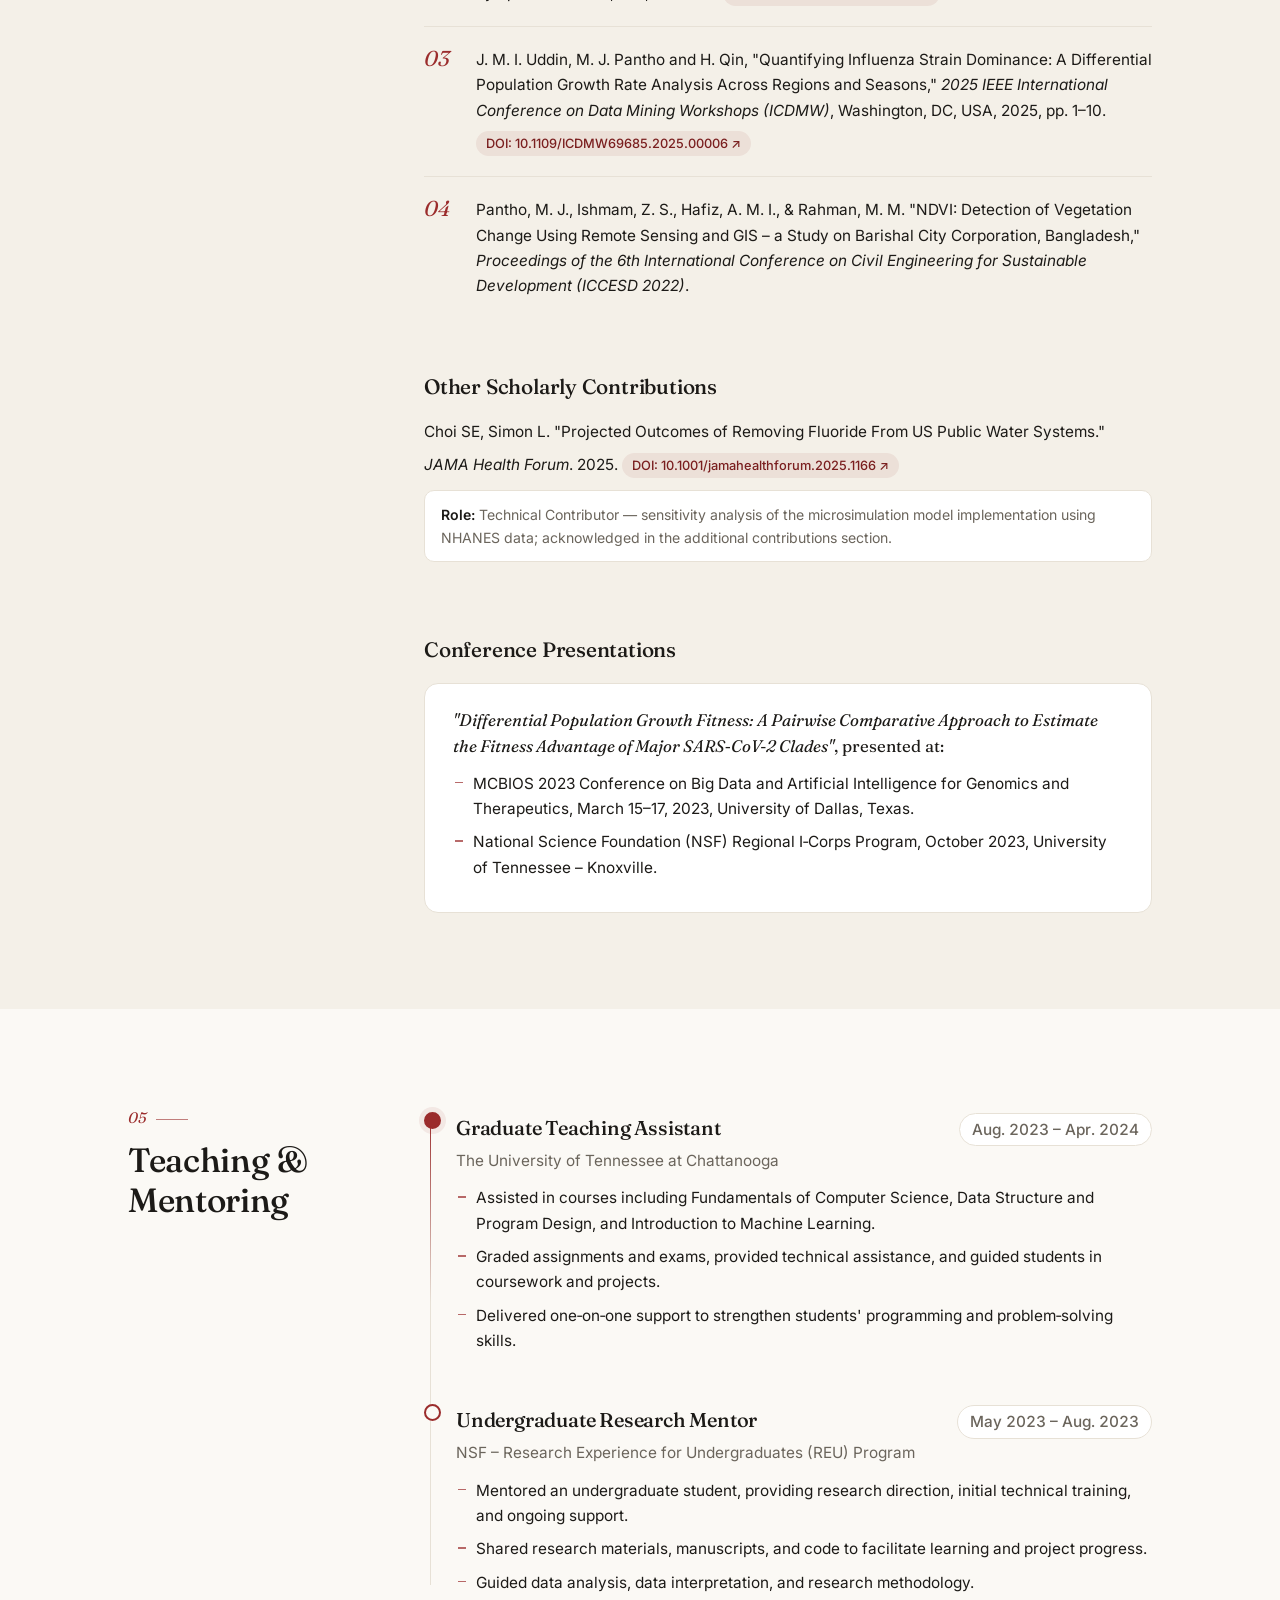
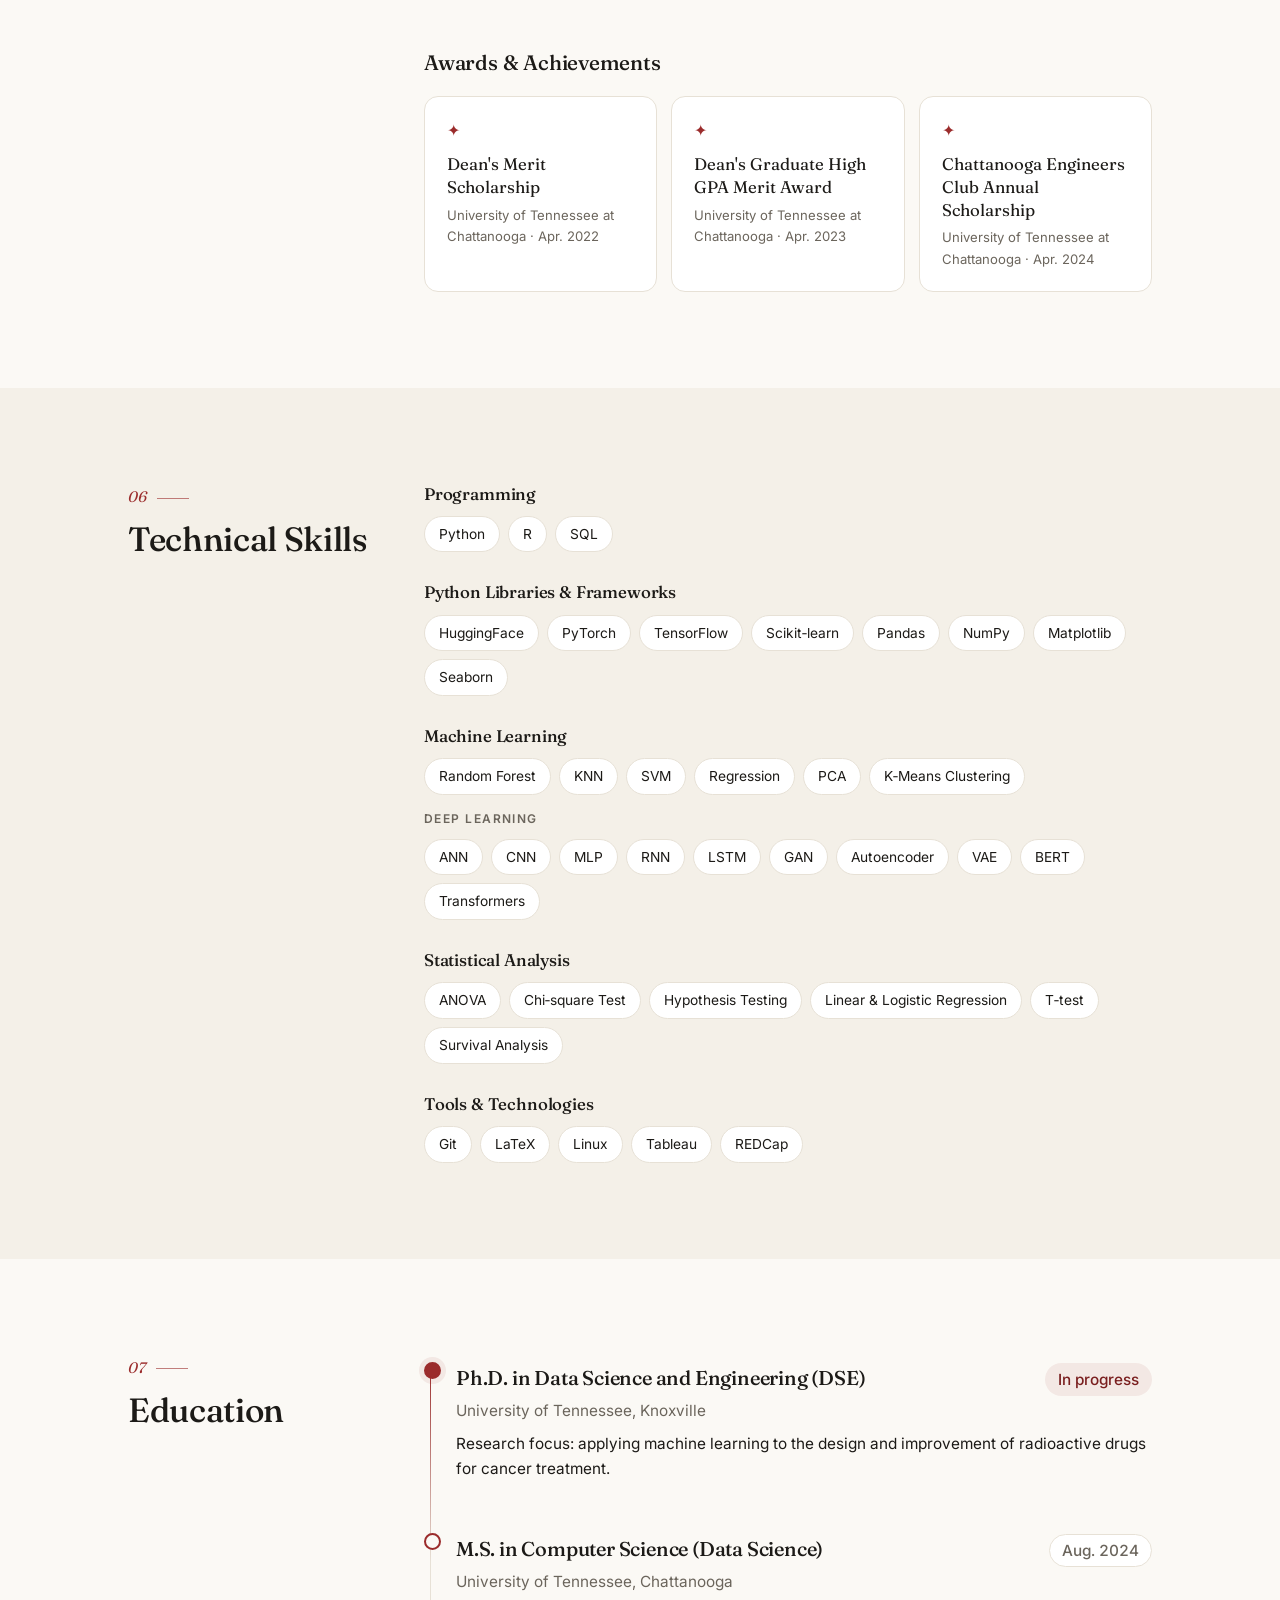
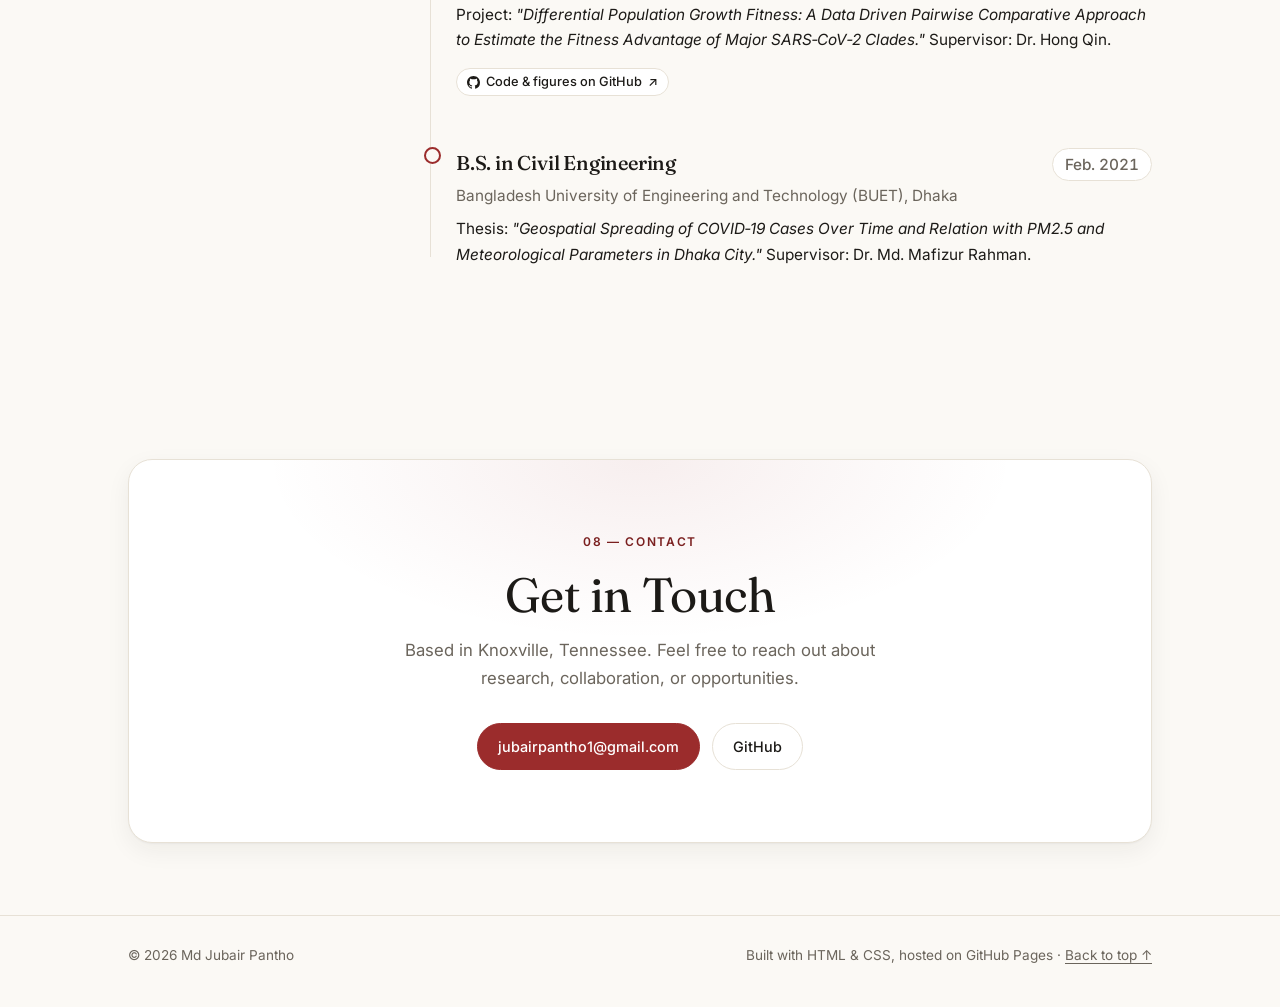
==== commit b8c928e4: "Use 'Md Jubair Pantho' and past tense for Harvard role bullets Co-Authored-By: Claude Opus 5.5 <nore" ====
--- a/index.html
+++ b/index.html
@@ -3,8 +3,8 @@
 <head>
 <meta charset="UTF-8">
 <meta name="viewport" content="width=device-width, initial-scale=1.0">
-<title>MD Jubair Pantho</title>
-<meta name="description" content="MD Jubair Pantho — Ph.D. student in Data Science and Engineering at UT Knoxville. Machine learning, biostatistics, and radioactive drug design for cancer treatment.">
+<title>Md Jubair Pantho</title>
+<meta name="description" content="Md Jubair Pantho — Ph.D. student in Data Science and Engineering at UT Knoxville. Machine learning, biostatistics, and radioactive drug design for cancer treatment.">
 <meta name="theme-color" content="#fbf9f5" media="(prefers-color-scheme: light)">
 <meta name="theme-color" content="#141311" media="(prefers-color-scheme: dark)">
 <link rel="preconnect" href="https://fonts.googleapis.com">
@@ -41,7 +41,7 @@
       <div class="hero-text">
         <p class="status"><span class="status-dot"></span>Currently: ML for radioactive drug design</p>
         <p class="eyebrow">Ph.D. Student, Data Science and Engineering</p>
-        <h1>MD Jubair <em>Pantho</em></h1>
+        <h1>Md Jubair <em>Pantho</em></h1>
         <p class="hero-sub">University of Tennessee, Knoxville</p>
         <p class="hero-tagline">I work at the intersection of machine learning, biostatistics, and health data — currently applying ML to the design and improvement of radioactive drugs for cancer treatment.</p>
         <div class="hero-links">
@@ -127,10 +127,10 @@
             <p class="entry-date">Dec. 2024 – Jun. 2026</p>
           </div>
           <ul>
-            <li>Provide quantitative and statistical support to a clinical research initiative on oral health outcomes, using de‑identified patient data to inform data‑driven health policy recommendations.</li>
-            <li>Developing a microsimulation model using NHANES data to simulate long‑term periodontal disease progression for disease burden estimation and resource planning.</li>
+            <li>Provided quantitative and statistical support to a clinical research initiative on oral health outcomes, using de‑identified patient data to inform data‑driven health policy recommendations.</li>
+            <li>Developed a microsimulation model using NHANES data to simulate long‑term periodontal disease progression for disease burden estimation and resource planning.</li>
             <li>Modeled post‑operative dental pain score trajectories from longitudinal clinical trial data, identifying latent subgroups to support personalized treatment pathways.</li>
-            <li>Developing ML and AI models to predict post‑operative pain group membership from patient‑specific health variables, aimed at identifying non‑resolving pain trajectories.</li>
+            <li>Developed ML and AI models to predict post‑operative pain group membership from patient‑specific health variables, aimed at identifying non‑resolving pain trajectories.</li>
             <li>Conducted an 8‑year time‑trend analysis of oral cancer screening rates across demographic groups using NHANES survey data, uncovering disparities in preventive care access.</li>
             <li>Co‑designed the educational presentation <em>"Interpreting and Understanding Data of AI Studies"</em> with Dr. Sung Eun Choi, to help clinicians better evaluate AI‑driven research.</li>
           </ul>
@@ -389,7 +389,7 @@
 
 <footer class="site-footer">
   <div class="wrap footer-inner">
-    <p>&copy; <span id="year"></span> MD Jubair Pantho</p>
+    <p>&copy; <span id="year"></span> Md Jubair Pantho</p>
     <p>Built with HTML &amp; CSS, hosted on GitHub Pages · <a href="#top">Back to top ↑</a></p>
   </div>
 </footer>
